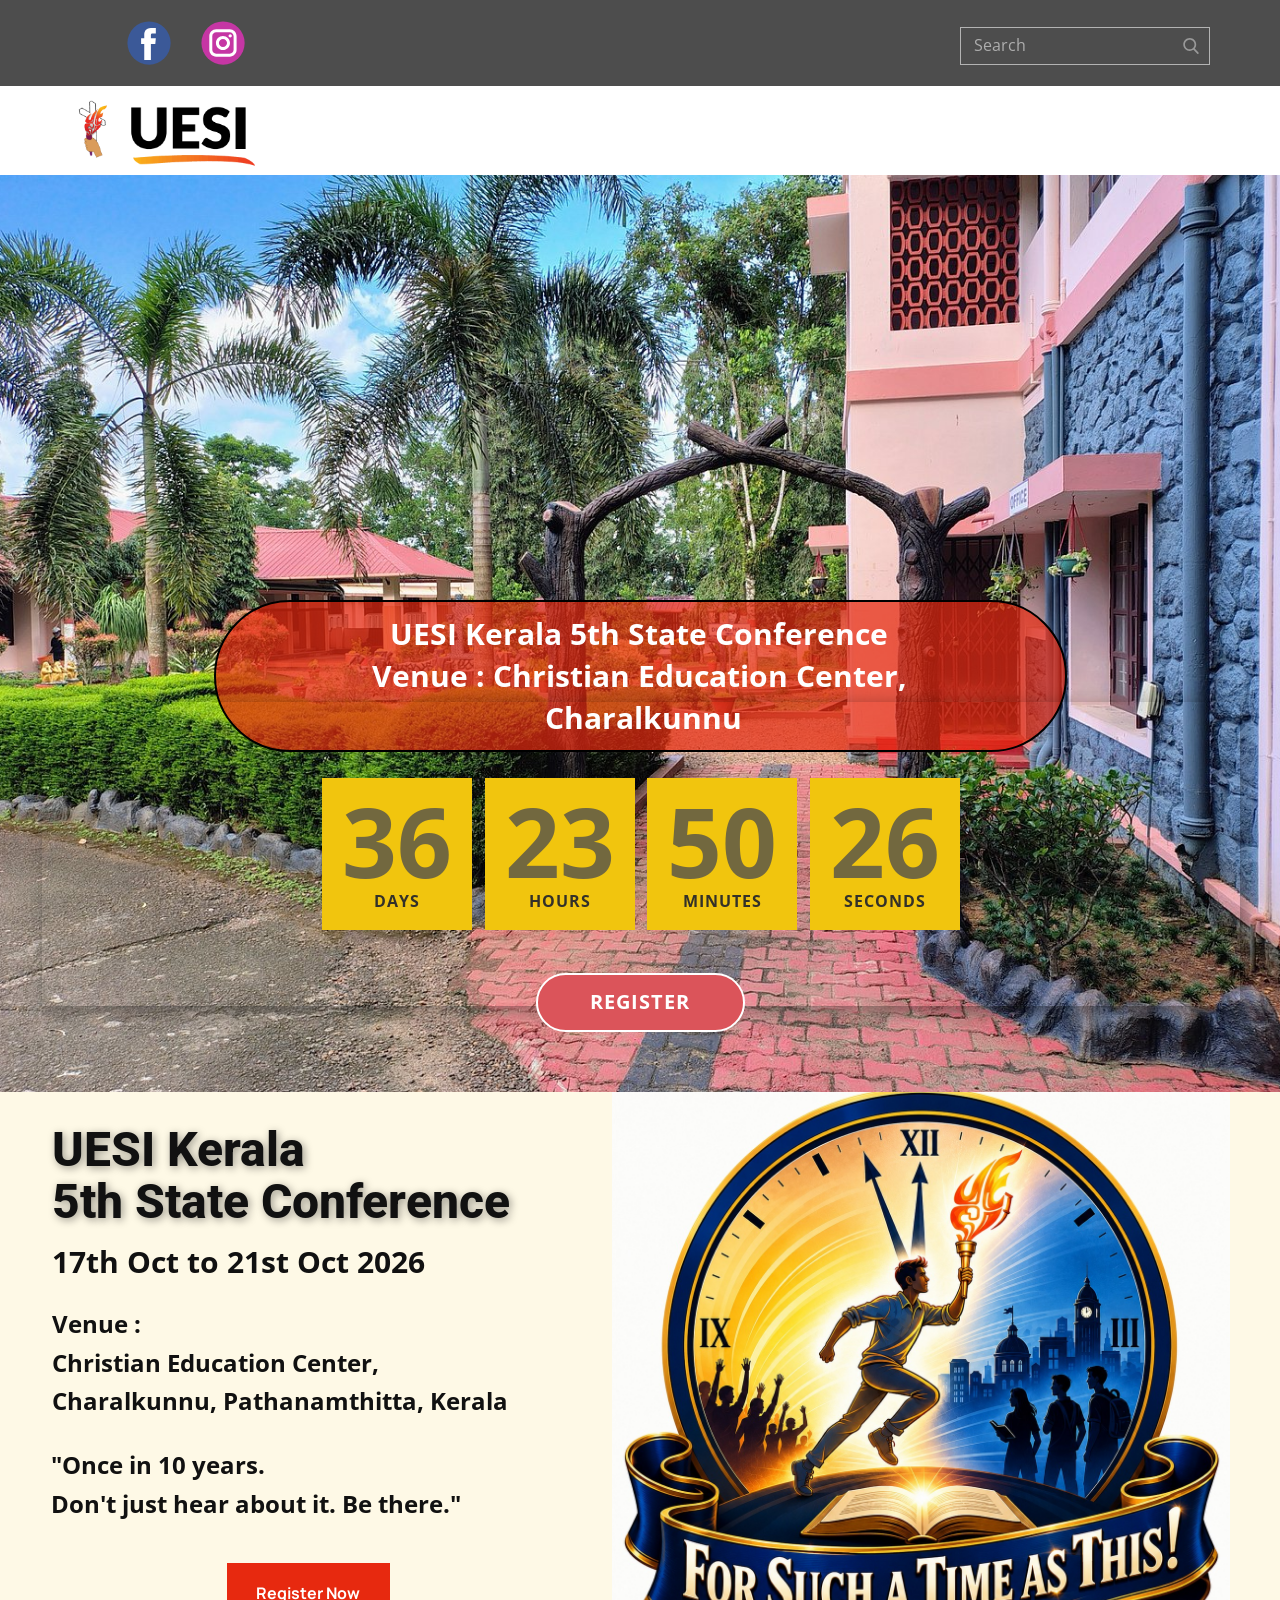
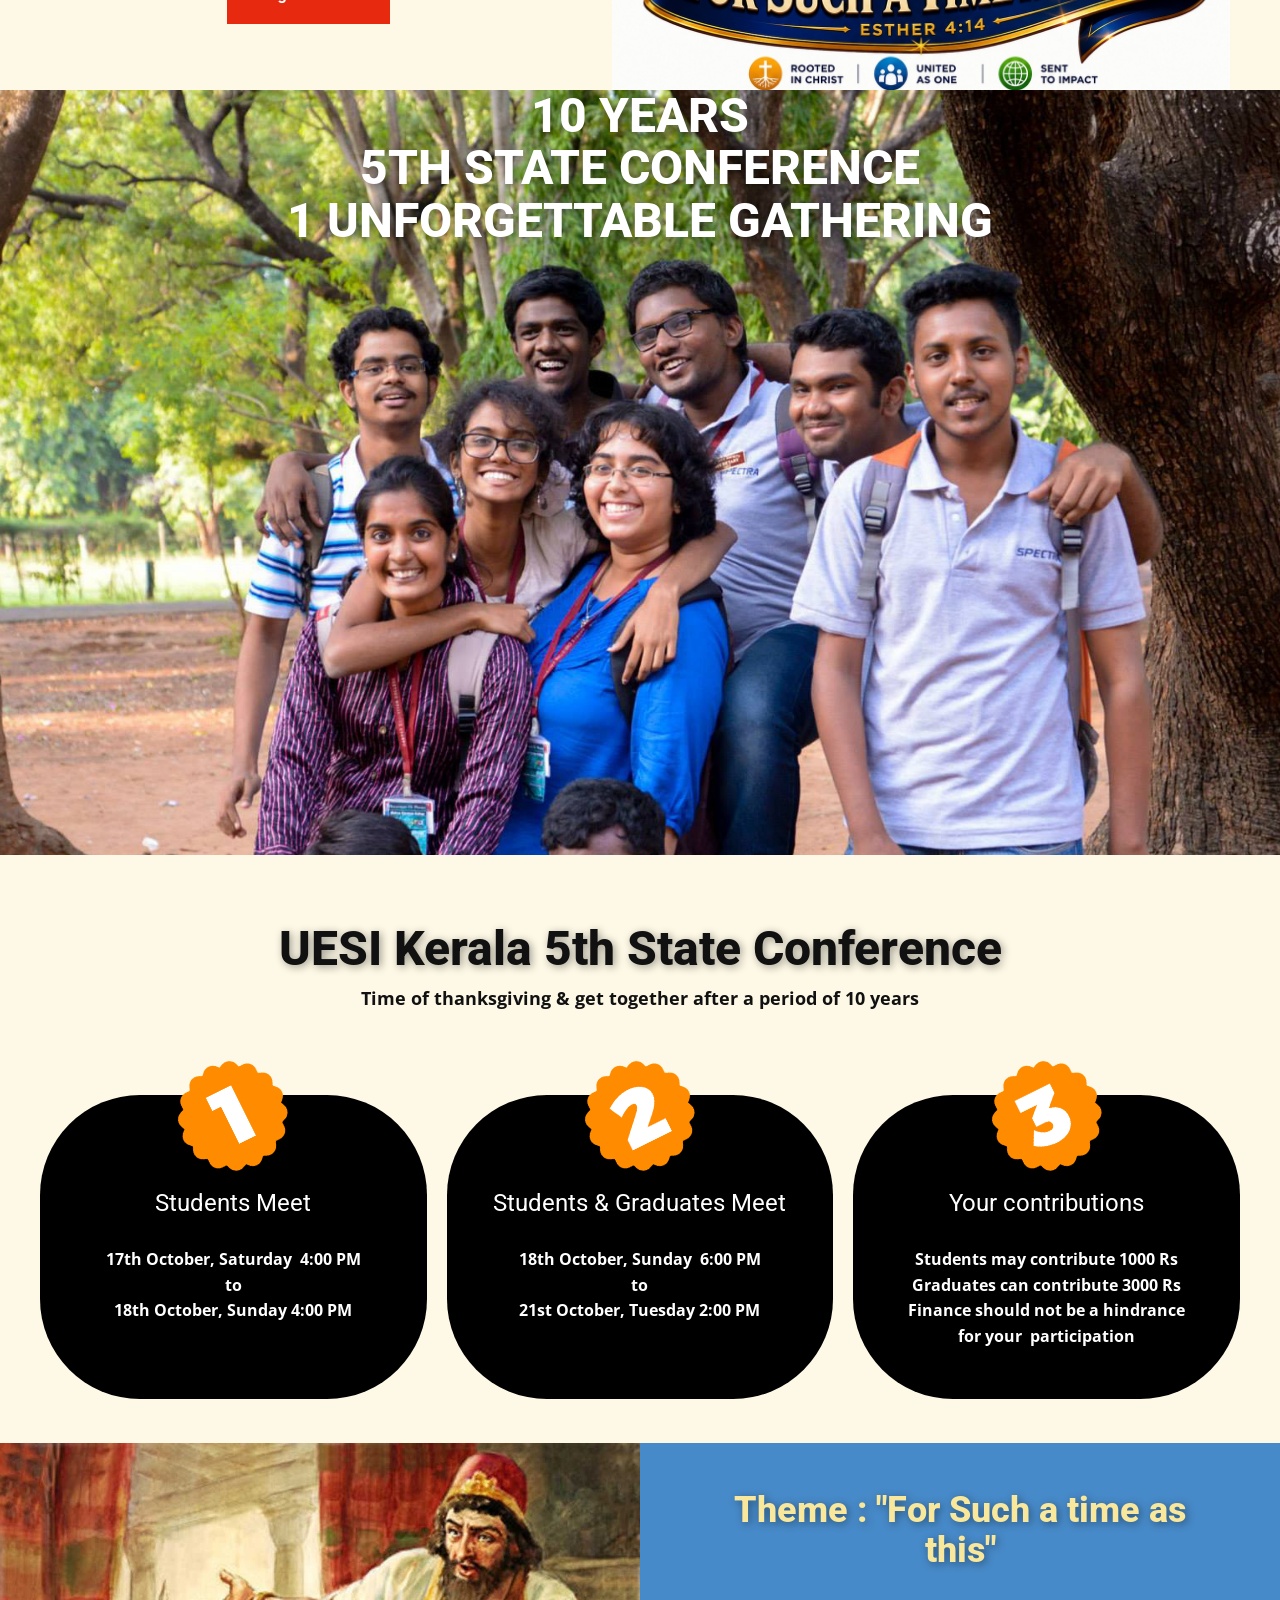
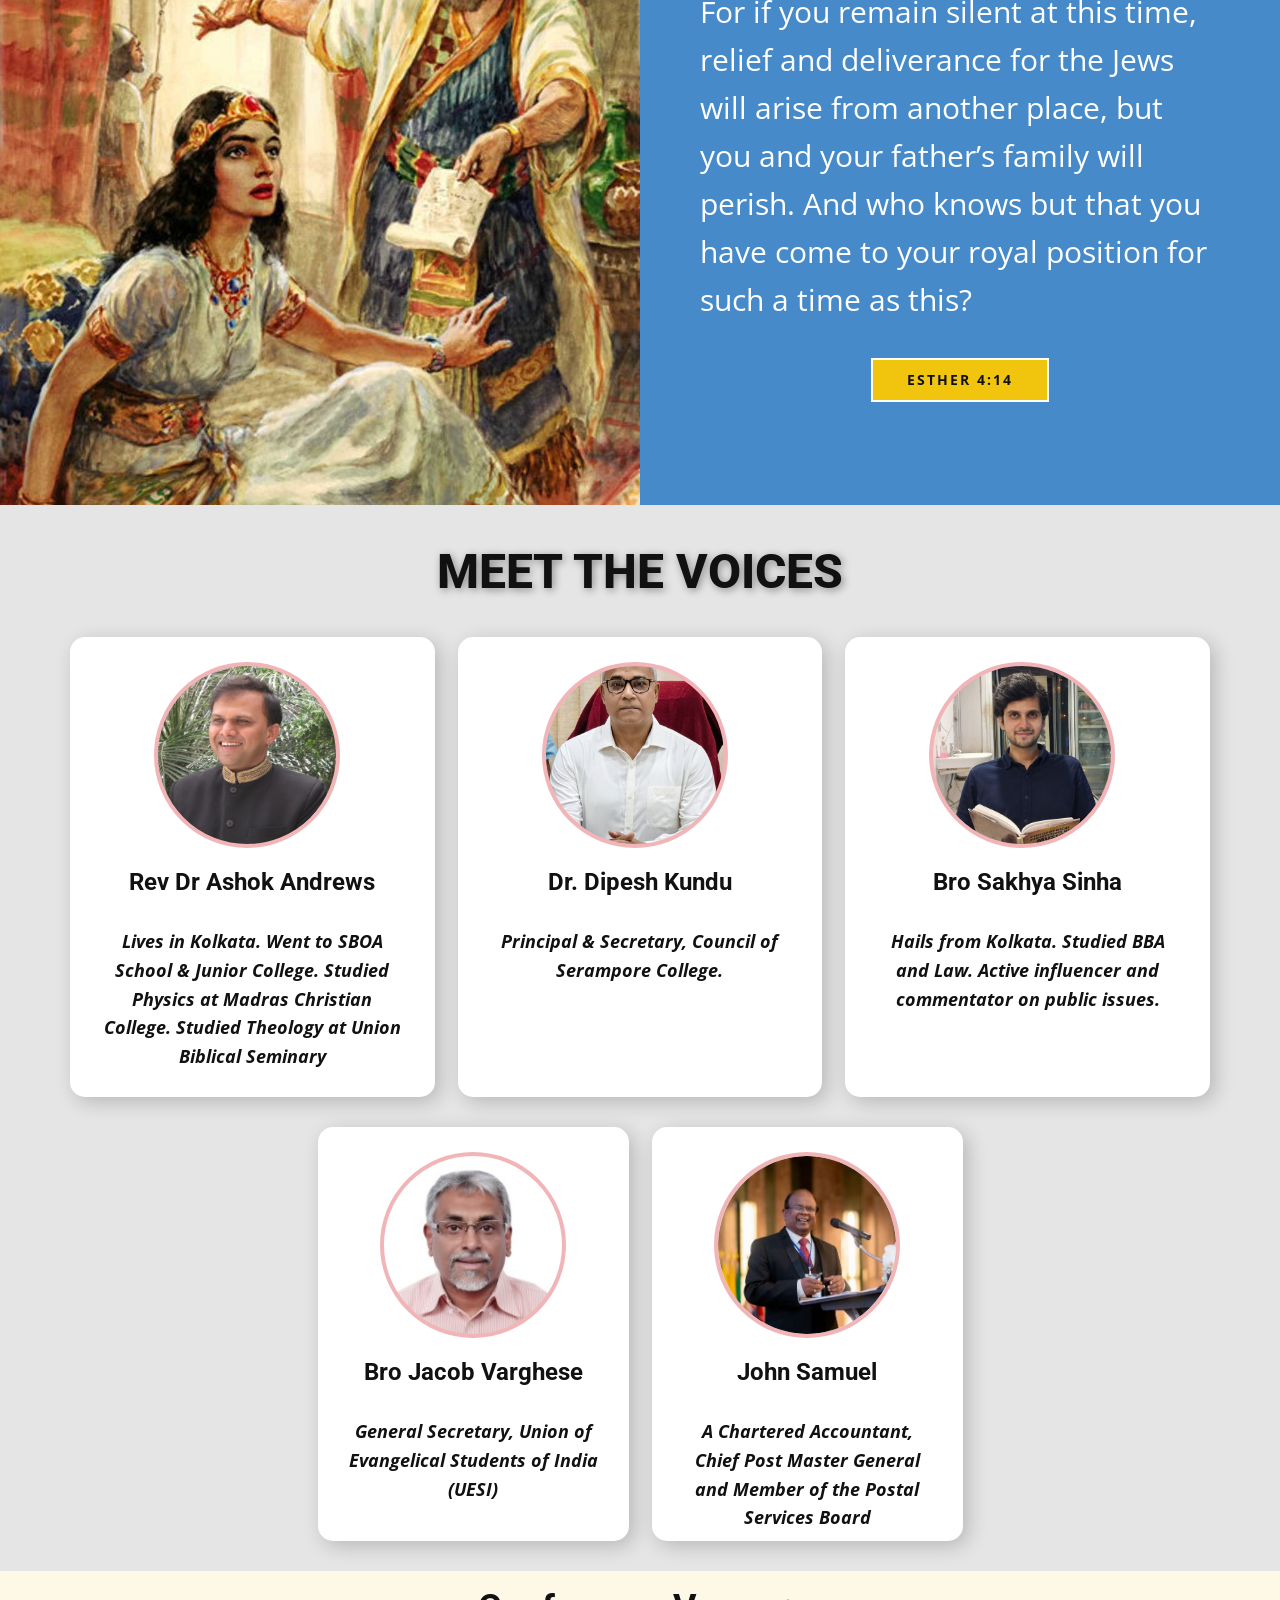
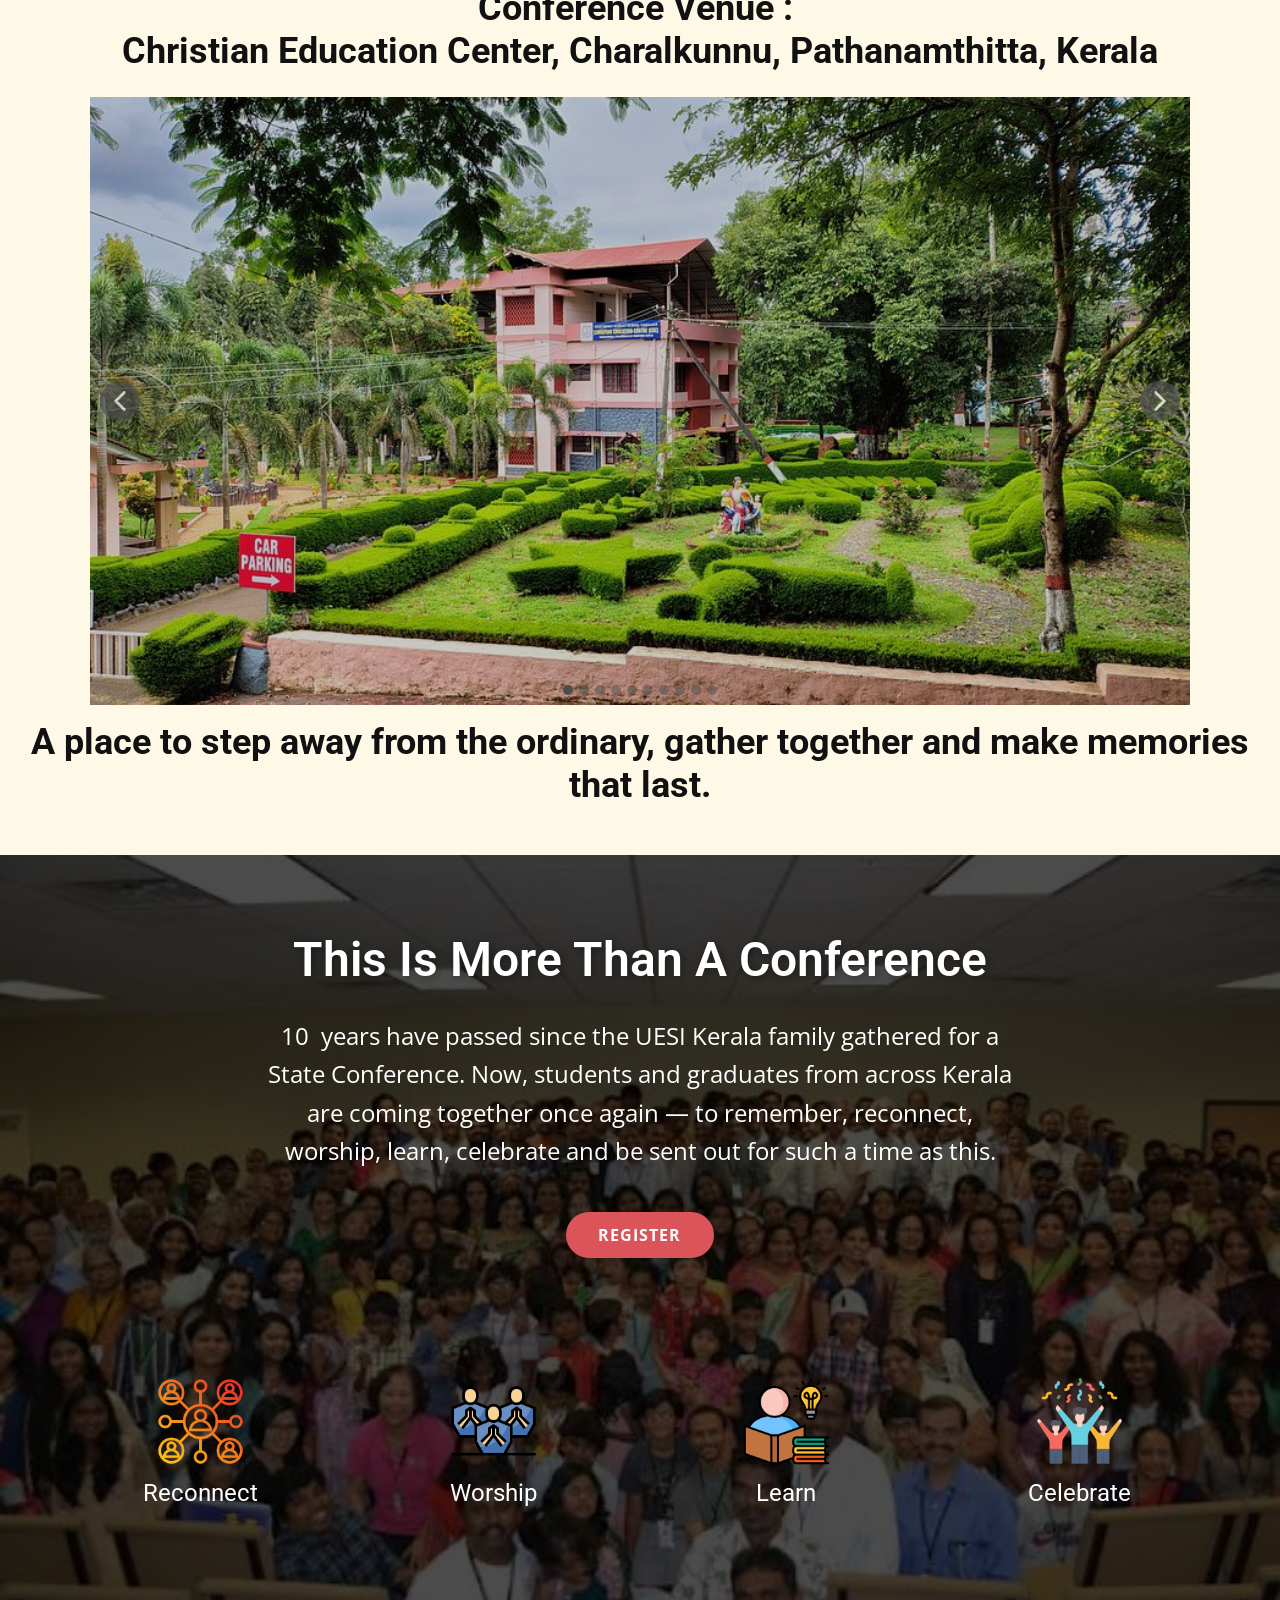
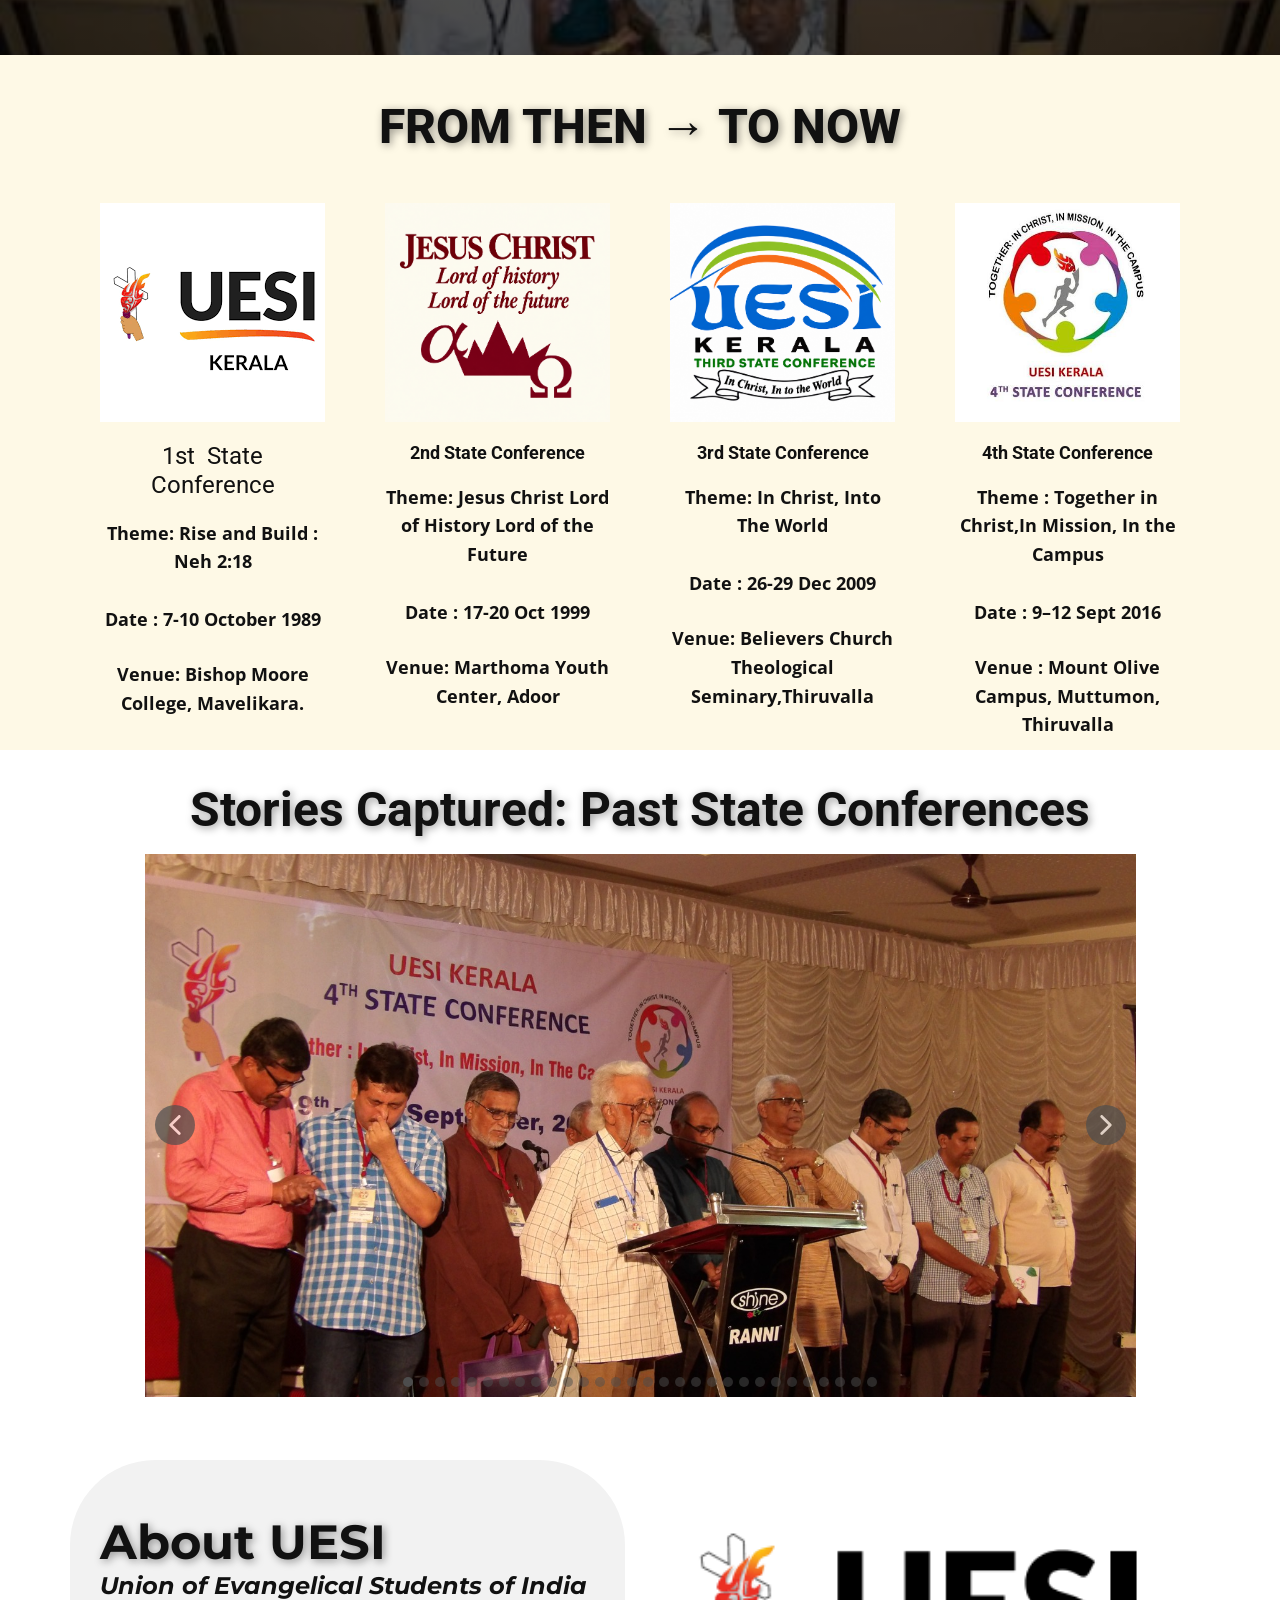
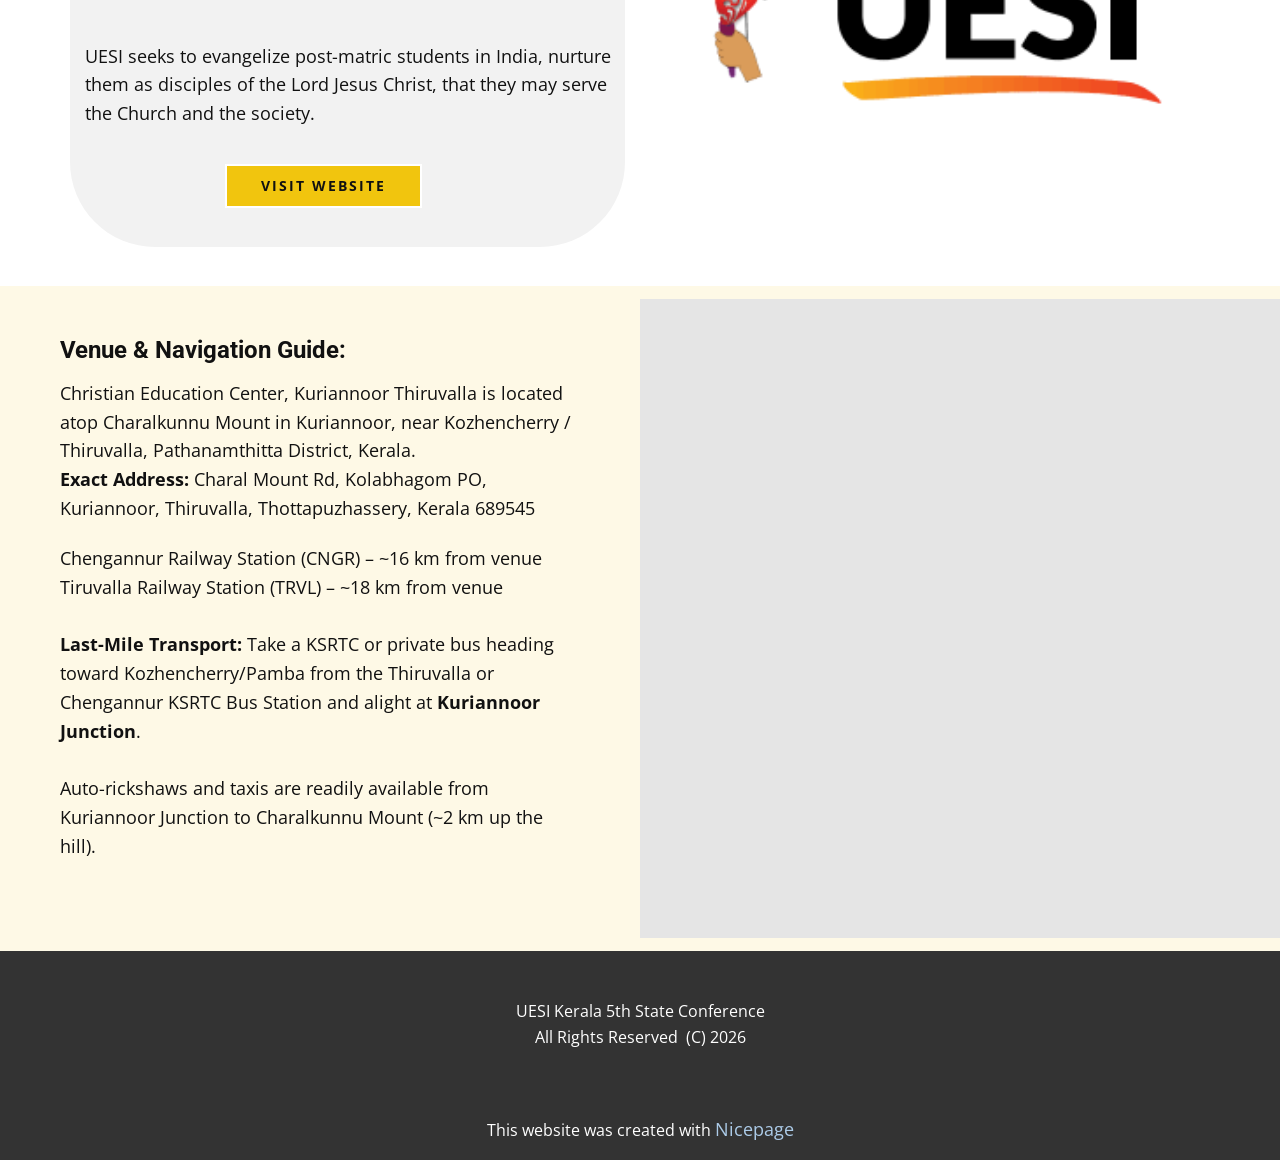
==== index.html @ d76f84d0 "Add files via upload" ====
<!DOCTYPE html>
<html style="font-size: 16px;" lang="en"><head>
    <meta name="viewport" content="width=device-width, initial-scale=1.0">
    <meta charset="utf-8">
    <meta name="keywords" content="​IT Conference Tickets 2026, ​Technology Conference Overview &amp;amp; Networking Event, ​Conference Schedule &amp;amp; Event Agenda">
    <meta name="description" content="">
    <title>UESI 5th State Conference</title>
    <link rel="stylesheet" href="nicepage.css" media="screen">
<link rel="stylesheet" href="index.css" media="screen">
    <script class="u-script" type="text/javascript" src="jquery.js" defer=""></script>
    <script class="u-script" type="text/javascript" src="nicepage.js" defer=""></script>
    <meta name="generator" content="Nicepage 8.6.23, nicepage.com">
    <meta property="og:title" content="UESI Kerala 5th State Conference">
    <meta property="og:description" content="​​Once in 10 years.
Don't just hear about it. Be there.">
    <meta property="og:image" content="images/download6.png">
    <link rel="icon" href="images/IMG-20260904-WA0105.jpg">
    
    
    
    
    
    
    
    
    
    
    
    
    
    
    
    <link id="u-page-google-font" rel="stylesheet" href="https://fonts.googleapis.com/css2?display=swap&amp;family=Roboto:ital,wght@0,100;0,200;0,300;0,400;0,500;0,600;0,700;0,800;0,900;1,100;1,200;1,300;1,400;1,500;1,600;1,700;1,800;1,900&amp;family=Open+Sans:ital,wght@0,300;0,400;0,500;0,600;0,700;0,800;1,300;1,400;1,500;1,600;1,700;1,800&amp;family=Manrope:wght@200;300;400;500;600;700;800&amp;family=Montserrat:ital,wght@0,100;0,200;0,300;0,400;0,500;0,600;0,700;0,800;0,900;1,100;1,200;1,300;1,400;1,500;1,600;1,700;1,800;1,900">
    <script type="application/ld+json">{
		"@context": "http://schema.org",
		"@type": "Organization",
		"name": "State Conference",
		"logo": "images/images.png",
		"sameAs": [
				"https://www.facebook.com/share/18vE8Vyecg/",
				"https://www.instagram.com/uesikerala.sc"
		]
}</script>
    <meta name="theme-color" content="#478ac9">
    <meta property="og:type" content="website">
  <meta data-intl-tel-input-cdn-path="intlTelInput/"></head>
  <body data-home-page="UESI-5th-State-Conference.html" data-home-page-title="UESI 5th State Conference" data-path-to-root="./" data-include-products="false" class="u-body u-clearfix u-xl-mode" data-lang="en"><header class="u-align-left u-clearfix u-container-align-left u-header u-section-row-container" id="header"><div class="u-section-rows">
        <div class="u-clearfix u-container-align-center-xs u-grey-70 u-section-row u-section-row-1" id="sec-46aa">
          <div class="u-clearfix u-sheet u-valign-middle-lg u-valign-middle-md u-valign-middle-sm u-valign-middle-xs u-sheet-1">
            <div class="u-social-icons u-social-icons-1">
              <a class="u-social-url" title="facebook" target="_blank" href="https://www.facebook.com/share/18vE8Vyecg/"><span class="u-icon u-social-facebook u-social-icon u-icon-1"><svg class="u-svg-link" preserveAspectRatio="xMidYMin slice" viewBox="0 0 112 112" style=""><use xlink:href="#svg-a7d8"></use></svg><svg class="u-svg-content" viewBox="0 0 112 112" x="0" y="0" id="svg-a7d8"><circle fill="currentColor" cx="56.1" cy="56.1" r="55"></circle><path fill="#FFFFFF" d="M73.5,31.6h-9.1c-1.4,0-3.6,0.8-3.6,3.9v8.5h12.6L72,58.3H60.8v40.8H43.9V58.3h-8V43.9h8v-9.2
      c0-6.7,3.1-17,17-17h12.5v13.9H73.5z"></path></svg></span>
              </a>
              <a class="u-social-url" title="instagram" target="_blank" href="https://www.instagram.com/uesikerala.sc"><span class="u-icon u-social-icon u-social-instagram u-icon-2"><svg class="u-svg-link" preserveAspectRatio="xMidYMin slice" viewBox="0 0 112 112" style=""><use xlink:href="#svg-6670"></use></svg><svg class="u-svg-content" viewBox="0 0 112 112" x="0" y="0" id="svg-6670"><circle fill="currentColor" cx="56.1" cy="56.1" r="55"></circle><path fill="#FFFFFF" d="M55.9,38.2c-9.9,0-17.9,8-17.9,17.9C38,66,46,74,55.9,74c9.9,0,17.9-8,17.9-17.9C73.8,46.2,65.8,38.2,55.9,38.2
      z M55.9,66.4c-5.7,0-10.3-4.6-10.3-10.3c-0.1-5.7,4.6-10.3,10.3-10.3c5.7,0,10.3,4.6,10.3,10.3C66.2,61.8,61.6,66.4,55.9,66.4z"></path><path fill="#FFFFFF" d="M74.3,33.5c-2.3,0-4.2,1.9-4.2,4.2s1.9,4.2,4.2,4.2s4.2-1.9,4.2-4.2S76.6,33.5,74.3,33.5z"></path><path fill="#FFFFFF" d="M73.1,21.3H38.6c-9.7,0-17.5,7.9-17.5,17.5v34.5c0,9.7,7.9,17.6,17.5,17.6h34.5c9.7,0,17.5-7.9,17.5-17.5V38.8
      C90.6,29.1,82.7,21.3,73.1,21.3z M83,73.3c0,5.5-4.5,9.9-9.9,9.9H38.6c-5.5,0-9.9-4.5-9.9-9.9V38.8c0-5.5,4.5-9.9,9.9-9.9h34.5
      c5.5,0,9.9,4.5,9.9,9.9V73.3z"></path></svg></span>
              </a>
            </div>
            <form action="#" class="u-align-center-xs u-border-1 u-border-grey-30 u-expanded-width-xs u-search u-search-right u-search-1" data-search-token="no-license" data-href="search/search.html" data-page-id="118656408">
              <button class="u-search-button" type="submit"><span class="u-search-icon u-text-grey-40 u-search-icon-1">
                  <svg class="u-svg-link" preserveAspectRatio="xMidYMin slice" viewBox="0 0 56.966 56.966" style=""><use xmlns:xlink="http://www.w3.org/1999/xlink" xlink:href="#svg-9dab"></use></svg>
                  <svg xmlns="http://www.w3.org/2000/svg" xmlns:xlink="http://www.w3.org/1999/xlink" version="1.1" id="svg-9dab" x="0px" y="0px" viewBox="0 0 56.966 56.966" style="enable-background:new 0 0 56.966 56.966;" xml:space="preserve" class="u-svg-content"><path d="M55.146,51.887L41.588,37.786c3.486-4.144,5.396-9.358,5.396-14.786c0-12.682-10.318-23-23-23s-23,10.318-23,23  s10.318,23,23,23c4.761,0,9.298-1.436,13.177-4.162l13.661,14.208c0.571,0.593,1.339,0.92,2.162,0.92  c0.779,0,1.518-0.297,2.079-0.837C56.255,54.982,56.293,53.08,55.146,51.887z M23.984,6c9.374,0,17,7.626,17,17s-7.626,17-17,17  s-17-7.626-17-17S14.61,6,23.984,6z"></path><g></g><g></g><g></g><g></g><g></g><g></g><g></g><g></g><g></g><g></g><g></g><g></g><g></g><g></g><g></g></svg></span>
              </button>
              <input class="u-search-input" type="search" name="search" value="" placeholder="Search">
            </form>
          </div>
          
          
          
          
          
        </div>
        <div class="u-clearfix u-section-row" id="sec-37e8">
          <div class="u-clearfix u-sheet u-valign-middle-lg u-valign-middle-md u-valign-middle-sm u-valign-middle-xs u-sheet-2">
            <a href="#" class="u-image u-logo u-image-1" data-image-width="335" data-image-height="133">
              <img src="images/images.png" class="u-logo-image u-logo-image-1" data-image-width="80">
            </a>
          </div>
          
          
          
          
          
        </div>
      </div></header>
    <section class="u-align-center u-clearfix u-container-align-center u-container-align-center-lg u-container-align-center-md u-container-align-center-sm u-container-align-center-xl u-gradient u-image u-lightbox u-section-1" id="block-10" data-image-width="1400" data-image-height="1050">
      <div class="u-clearfix u-sheet u-sheet-1">
        <a href="#" class="u-align-center u-border-2 u-border-active-black u-border-black u-border-hover-black u-btn u-btn-round u-button-style u-color-var u-radius u-text-active-white u-text-hover-white u-text-white u-btn-1"> UESI Kerala 5th State Conference<br>Venue : Christian Education Center,<br>&nbsp;Charalkunnu
        </a>
        <div class="u-align-center u-countdown u-countdown-1" data-target-date="Sat, 17 Oct 2026 10:30:22 GMT" data-for="everyone" data-time-left="9200m" data-timer-id="0938" data-target-number="100" data-direction="down" data-start-time="Sat, 05 Sep 2026 11:47:14 GMT" data-frequency="10s" data-after-count="none" data-redirect-url="https://" data-count-animation="none">
          <div class="u-countdown-wrapper u-spacing-10">
            <div class="u-countdown-item u-countdown-years u-hidden u-palette-3-base u-spacing-15 u-countdown-item-1">
              <div class="u-countdown-counter u-spacing-0 u-countdown-counter-1"><div class="u-countdown-number u-text-palette-3-dark-2">0</div><div class="u-countdown-number u-hidden u-text-palette-3-dark-2">0</div></div>
              <div class="u-countdown-label u-text-palette-3-dark-3 u-countdown-label-1">Years</div>
            </div>
            <div class="u-countdown-separator u-hidden u-text-palette-3-dark-2 u-countdown-separator-1"></div>
            <div class="u-countdown-days u-countdown-item u-palette-3-base u-spacing-15 u-countdown-item-2">
              <div class="u-countdown-counter u-spacing-0 u-countdown-counter-2"><div class="u-countdown-number u-text-palette-3-dark-2">3</div><div class="u-countdown-number u-text-palette-3-dark-2">6</div><div class="u-countdown-number u-hidden u-text-palette-3-dark-2">0</div></div>
              <div class="u-countdown-label u-text-palette-3-dark-3 u-countdown-label-2">Days</div>
            </div>
            <div class="u-countdown-separator u-text-palette-3-dark-2 u-countdown-separator-2"></div>
            <div class="u-countdown-hours u-countdown-item u-palette-3-base u-spacing-15 u-countdown-item-3">
              <div class="u-countdown-counter u-spacing-0 u-countdown-counter-3"><div class="u-countdown-number u-text-palette-3-dark-2">2</div><div class="u-countdown-number u-text-palette-3-dark-2">3</div></div>
              <div class="u-countdown-label u-text-palette-3-dark-3 u-countdown-label-3">Hours</div>
            </div>
            <div class="u-countdown-separator u-text-palette-3-dark-2 u-countdown-separator-3"></div>
            <div class="u-countdown-item u-countdown-minutes u-palette-3-base u-spacing-15 u-countdown-item-4">
              <div class="u-countdown-counter u-spacing-0 u-countdown-counter-4"><div class="u-countdown-number u-text-palette-3-dark-2">5</div><div class="u-countdown-number u-text-palette-3-dark-2">0</div></div>
              <div class="u-countdown-label u-text-palette-3-dark-3 u-countdown-label-4">Minutes</div>
            </div>
            <div class="u-countdown-separator u-text-palette-3-dark-2 u-countdown-separator-4"></div>
            <div class="u-countdown-item u-countdown-seconds u-palette-3-base u-spacing-15 u-countdown-item-5">
              <div class="u-countdown-counter u-spacing-0 u-countdown-counter-5"><div class="u-countdown-number u-text-palette-3-dark-2">2</div><div class="u-countdown-number u-text-palette-3-dark-2">6</div></div>
              <div class="u-countdown-label u-text-palette-3-dark-3 u-countdown-label-5">Seconds</div>
            </div>
            <div class="u-countdown-separator u-hidden u-text-palette-3-dark-2 u-countdown-separator-5"></div>
            <div class="u-countdown-item u-countdown-numbers u-hidden u-palette-3-base u-spacing-15 u-countdown-item-6">
              <div class="u-countdown-counter u-spacing-0 u-countdown-counter-6"><div class="u-countdown-number u-text-palette-3-dark-2">0</div><div class="u-countdown-number u-text-palette-3-dark-2">0</div><div class="u-countdown-number u-text-palette-3-dark-2">1</div><div class="u-countdown-number u-text-palette-3-dark-2">0</div><div class="u-countdown-number u-text-palette-3-dark-2">0</div></div>
              <div class="u-countdown-label u-text-palette-3-dark-3 u-countdown-label-6">Items</div>
            </div>
          </div>
          <div class="u-countdown-message u-hidden">
            <p>Sorry, the time is up.</p>
          </div>
        </div>
        <a href="https://forms.gle/qturZbEMfpbDGyZm8" class="u-active-palette-2-light-2 u-align-center u-border-2 u-border-active-black u-border-hover-black u-border-white u-btn u-btn-round u-button-style u-hover-black u-palette-2-base u-radius-50 u-text-active-white u-text-hover-white u-btn-2" target="_blank">REGISTER </a>
      </div>
    </section>
    <section class="u-clearfix u-palette-3-light-3 u-section-2" id="block-2">
      <div class="data-layout-selected u-clearfix u-expanded-width-xs u-layout-wrap u-layout-wrap-1">
        <div class="u-layout">
          <div class="u-layout-row">
            <div class="u-container-style u-layout-cell u-size-29 u-layout-cell-1">
              <div class="u-container-layout u-valign-top-xs u-container-layout-1">
                <h2 class="u-text u-text-1">UESI Kerala<br>5th State Conference
                </h2>
                <p class="u-text u-text-2">17th Oct to 21st O​​ct 2026 </p>
                <p class="u-large-text u-text u-text-variant u-text-3">Venue :&nbsp;<br>Christian Education Center, Charalkunnu, Pathanamthitta, Kerala
                </p>
                <p class="u-large-text u-text u-text-variant u-text-4"> "​Once in 10 years.<br> Don't just hear about it. Be there."
                </p>
                <a href="https://forms.gle/qturZbEMfpbDGyZm8" class="u-align-center u-border-none u-btn u-button-style u-color-var u-custom-font u-btn-1" target="_blank"> Register Now</a>
              </div>
            </div>
            <div class="u-container-style u-layout-cell u-size-17 u-layout-cell-2">
              <div class="u-container-layout u-container-layout-2">
                <img class="custom-expanded u-expanded-height-lg u-expanded-height-md u-expanded-height-sm u-expanded-height-xl u-image u-image-default u-image-1" src="images/IMG-20260904-WA0105.jpg?rand=a686" alt="" data-image-width="1254" data-image-height="1254">
              </div>
            </div>
            <div class="u-container-style u-layout-cell u-size-14 u-layout-cell-3">
              <div class="u-container-layout u-container-layout-3"></div>
            </div>
          </div>
        </div>
      </div>
    </section>
    <section class="skrollable u-clearfix u-image u-parallax u-section-3" data-image-width="2048" data-image-height="915" id="block-3">
      <div class="u-clearfix u-sheet u-sheet-1">
        <h2 class="u-align-center u-text u-text-white u-text-1" data-animation-name="customAnimationIn" data-animation-duration="3000" data-animation-delay="0"> 10 YEARS<br> 5TH STATE CONFERENCE<br> 1 UNFORGETTABLE GATHERING
        </h2>
      </div>
    </section>
    <section class="u-clearfix u-palette-3-light-3 u-section-4" id="block-4">
      <h2 class="u-align-center u-text u-text-1">UESI Kerala 5th State Conference </h2>
      <p class="u-align-center u-text u-text-2">Time of thanksgiving &amp; get together after a period of 10 years</p>
      <div class="u-expanded-width u-list u-list-1">
        <div class="u-repeater u-repeater-1">
          <div class="u-black u-container-style u-list-item u-radius u-repeater-item u-shape-round u-list-item-1">
            <div class="u-container-layout u-similar-container u-container-layout-1">
              <div class="u-rotation-parent u-rotation-parent-1">
                <img class="u-image u-image-contain u-image-default u-preserve-proportions u-image-1" src="images/23.png" alt="" data-image-width="345" data-image-height="345">
              </div>
              <h4 class="u-align-center u-text u-text-3"> Students Meet</h4>
              <p class="u-align-center u-text u-text-4">17th October, Saturday&nbsp; 4:00 PM<br>to<span style="font-weight: 700;"></span>
                <br>18th October, Sunday 4:00 PM
              </p>
            </div>
          </div>
          <div class="u-black u-container-style u-list-item u-radius u-repeater-item u-shape-round u-list-item-2">
            <div class="u-container-layout u-similar-container u-container-layout-2">
              <div class="u-rotation-parent u-rotation-parent-2">
                <img class="u-image u-image-contain u-image-default u-preserve-proportions u-image-2" src="images/678.png" alt="" data-image-width="345" data-image-height="345">
              </div>
              <h4 class="u-align-center u-text u-text-5">Students &amp; Graduates Meet</h4>
              <p class="u-align-center u-text u-text-6">18th October, Sunday&nbsp; 6:00 PM<br>to <br>21st October, Tuesday 2:00 PM
              </p>
            </div>
          </div>
          <div class="u-black u-container-style u-list-item u-radius u-repeater-item u-shape-round u-list-item-3">
            <div class="u-container-layout u-similar-container u-container-layout-3">
              <div class="u-rotation-parent u-rotation-parent-3">
                <img class="u-image u-image-contain u-image-default u-preserve-proportions u-image-3" src="images/6789.png" alt="" data-image-width="345" data-image-height="345">
              </div>
              <h4 class="u-align-center u-text u-text-7">Your contributions</h4>
              <p class="u-align-center u-text u-text-8">Students may contribute 1000 Rs<br>Graduates can contribute 3000 Rs<br>Finance should not be a hindrance for your&nbsp; participation<br>
              </p>
            </div>
          </div>
        </div>
      </div>
    </section>
    <section class="u-align-center u-clearfix u-color-var u-container-align-center u-valign-middle-lg u-section-5" id="block-12">
      <div class="data-layout-selected u-clearfix u-expanded-width u-gutter-0 u-layout-wrap u-layout-wrap-1">
        <div class="u-layout" style="">
          <div class="u-layout-row" style="">
            <div class="u-align-left u-container-align-left u-container-style u-image u-layout-cell u-left-cell u-size-30 u-size-xs-60 u-image-1" src="" data-image-width="1024" data-image-height="1422">
              <div class="u-container-layout u-valign-middle-lg u-valign-middle-md u-valign-middle-sm u-valign-middle-xs u-container-layout-1" src=""></div>
            </div>
            <div class="u-align-left-xl u-container-style u-layout-cell u-palette-1-base u-right-cell u-size-30 u-size-xs-60 u-layout-cell-2">
              <div class="u-container-layout u-valign-bottom-xs u-valign-middle-md u-valign-middle-sm u-container-layout-2">
                <h2 class="u-align-center u-text u-text-palette-3-light-2 u-text-1">Theme : "For Such a time as this"</h2>
                <p class="u-align-left u-text u-text-2"> For if you remain silent&nbsp;at this time, relief&nbsp;and deliverance&nbsp;for the Jews will arise from another place, but you and your father’s family will perish. And who knows but that you have come to your royal position for such a time as this?</p>
                <a href="" class="u-active-white u-align-center u-border-2 u-border-active-white u-border-hover-white u-border-white u-btn u-btn-rectangle u-button-style u-custom-color-2 u-hover-white u-text-active-palette-1-base u-text-hover-palette-1-base u-btn-1">Esther 4:14 </a>
              </div>
            </div>
          </div>
        </div>
      </div>
    </section>
    <section class="u-align-center u-clearfix u-container-align-center u-grey-10 u-section-6" id="block-21">
      <div class="u-clearfix u-sheet u-valign-middle-lg u-valign-middle-md u-valign-middle-sm u-sheet-1">
        <h2 class="u-text u-text-default u-text-1" data-animation-name="" data-animation-duration="0" data-animation-delay="0" data-animation-direction=""> MEET THE VOICES</h2>
      </div>
    </section>
    <section class="u-align-center u-clearfix u-grey-10 u-section-7" id="block-22">
      <div class="u-clearfix u-sheet u-valign-middle-lg u-valign-middle-md u-valign-middle-sm u-sheet-1">
        <div class="u-expanded-width u-list u-list-1">
          <div class="u-repeater u-repeater-1">
            <div class="u-align-center u-container-style u-list-item u-radius-15 u-repeater-item u-shape-round u-white u-list-item-1" data-animation-name="" data-animation-duration="0" data-animation-delay="0" data-animation-direction="">
              <div class="u-container-layout u-similar-container u-container-layout-1">
                <div class="u-border-4 u-border-palette-2-light-2 u-image u-image-circle u-preserve-proportions u-image-1" alt="" data-image-width="880" data-image-height="880"></div>
                <h4 class="u-text u-text-default u-text-1"> Rev Dr Ashok Andrews</h4>
                <p class="u-text u-text-body-color u-text-2"> Lives in Kolkata. Went to SBOA School &amp; Junior College. Studied Physics at Madras Christian College. Studied Theology at Union Biblical Seminary</p>
              </div>
            </div>
            <div class="u-align-center u-container-style u-list-item u-radius-15 u-repeater-item u-shape-round u-white u-list-item-2" data-animation-name="" data-animation-duration="0" data-animation-delay="0" data-animation-direction="">
              <div class="u-container-layout u-similar-container u-container-layout-2">
                <div class="u-border-4 u-border-palette-2-light-2 u-image u-image-circle u-preserve-proportions u-image-2" alt="" data-image-width="1115" data-image-height="1600"></div>
                <h4 class="u-text u-text-default u-text-3"><b>Dr. Dipesh Kundu</b>
                </h4>
                <p class="u-text u-text-body-color u-text-4"><b></b><b>Principal &amp;&nbsp;</b>Secretary, Council of Serampore College.
                </p>
              </div>
            </div>
            <div class="u-align-center u-container-style u-list-item u-radius-15 u-repeater-item u-shape-round u-white u-list-item-3" data-animation-name="" data-animation-duration="0" data-animation-delay="0" data-animation-direction="">
              <div class="u-container-layout u-similar-container u-container-layout-3">
                <div class="u-border-4 u-border-palette-2-light-2 u-image u-image-circle u-preserve-proportions u-image-3" alt="" data-image-width="1004" data-image-height="988"></div>
                <h4 class="u-text u-text-default u-text-5"> Bro Sakhya Sinha</h4>
                <p class="u-text u-text-body-color u-text-6"> Hails from Kolkata. Studied BBA and Law. Active influencer and commentator on public issues.</p>
              </div>
            </div>
          </div>
        </div>
        <div class="custom-expanded u-list u-list-2">
          <div class="u-repeater u-repeater-2">
            <div class="u-align-center u-container-align-center u-container-style u-list-item u-radius-15 u-repeater-item u-shape-round u-white u-list-item-4" data-animation-name="" data-animation-duration="0" data-animation-delay="0" data-animation-direction="">
              <div class="u-container-layout u-similar-container u-container-layout-4">
                <div class="u-align-center u-border-4 u-border-palette-2-light-2 u-image u-image-circle u-preserve-proportions u-image-4" alt="" data-image-width="200" data-image-height="200"></div>
                <h4 class="u-text u-text-default u-text-7"> Bro Jacob Varghese</h4>
                <p class="u-text u-text-body-color u-text-8"> General Secretary, Union of Evangelical Students of India (UESI)</p>
              </div>
            </div>
            <div class="u-align-center u-container-align-center u-container-style u-list-item u-radius-15 u-repeater-item u-shape-round u-white u-list-item-5" data-animation-name="" data-animation-duration="0" data-animation-delay="0" data-animation-direction="">
              <div class="u-container-layout u-similar-container u-container-layout-5">
                <div class="u-align-center u-border-4 u-border-palette-2-light-2 u-image u-image-circle u-preserve-proportions u-image-5" alt="" data-image-width="405" data-image-height="405"></div>
                <h4 class="u-text u-text-default u-text-9"> John Samuel</h4>
                <p class="u-text u-text-body-color u-text-10"><span style="font-weight: 700;"> A Chartered Accountant, <b>Chief Post Master General and Member of the Postal Services Board</b></span>
                </p>
              </div>
            </div>
          </div>
        </div>
      </div>
    </section>
    <section class="u-clearfix u-palette-3-light-3 u-section-8" id="block-6">
      <h3 class="u-align-center u-text u-text-1">Conference ​Venue :&nbsp;<br>Christian Education Center, Charalkunnu, Pathanamthitta, K<span style="font-weight: 700;"></span>erala
      </h3>
      <div class="u-carousel u-expanded-width-xs u-gallery u-gallery-slider u-layout-carousel u-lightbox u-no-transition u-show-text-none u-gallery-1" data-interval="1250" data-u-ride="carousel" id="carousel-b40a">
        <ol class="u-absolute-hcenter u-carousel-indicators u-carousel-indicators-1">
          <li data-u-target="#carousel-b40a" data-u-slide-to="0" class="u-active u-grey-70 u-shape-circle" style="width: 10px; height: 10px;"></li>
          <li data-u-target="#carousel-b40a" data-u-slide-to="1" class="u-grey-70 u-shape-circle" style="width: 10px; height: 10px;"></li>
          <li data-u-target="#carousel-b40a" data-u-slide-to="2" class="u-grey-70 u-shape-circle" style="width: 10px; height: 10px;"></li>
          <li data-u-target="#carousel-b40a" data-u-slide-to="3" class="u-grey-70 u-shape-circle" style="width: 10px; height: 10px;"></li>
          <li data-u-target="#carousel-b40a" data-u-slide-to="4" class="u-grey-70 u-shape-circle" style="width: 10px; height: 10px;"></li>
          <li data-u-target="#carousel-b40a" data-u-slide-to="5" class="u-grey-70 u-shape-circle" style="width: 10px; height: 10px;"></li>
          <li data-u-target="#carousel-b40a" data-u-slide-to="6" class="u-grey-70 u-shape-circle" style="width: 10px; height: 10px;"></li>
          <li data-u-target="#carousel-b40a" data-u-slide-to="7" class="u-grey-70 u-shape-circle" style="width: 10px; height: 10px;"></li>
          <li data-u-target="#carousel-b40a" data-u-slide-to="8" class="u-grey-70 u-shape-circle" style="width: 10px; height: 10px;"></li>
          <li data-u-target="#carousel-b40a" data-u-slide-to="9" class="u-grey-70 u-shape-circle" style="width: 10px; height: 10px;"></li>
        </ol>
        <div class="u-carousel-inner u-gallery-inner u-gallery-inner-1" role="listbox">
          <div class="u-active u-carousel-item u-effect-hover-zoom u-gallery-item u-carousel-item-1">
            <div class="u-back-slide" data-image-width="900" data-image-height="500">
              <img class="u-back-image u-expanded" src="images/caption1.jpg">
            </div>
            <div class="u-align-center u-over-slide u-shading u-valign-bottom-xl u-over-slide-1"></div>
          </div>
          <div class="u-carousel-item u-effect-hover-zoom u-gallery-item u-carousel-item-2" data-image-width="738" data-image-height="411">
            <div class="u-back-slide" data-image-width="738" data-image-height="411">
              <img class="u-back-image u-expanded" src="images/images.jpg">
            </div>
            <div class="u-align-center u-over-slide u-shading u-valign-bottom-xl u-over-slide-2"></div>
            <style data-mode="XL" data-visited="true"></style>
            <style data-mode="LG"></style>
            <style data-mode="MD"></style>
            <style data-mode="SM"></style>
            <style data-mode="XS" data-visited="true"></style>
          </div>
          <div class="u-carousel-item u-effect-hover-zoom u-gallery-item u-carousel-item-3" data-image-width="1400" data-image-height="1050">
            <div class="u-back-slide">
              <img class="u-back-image u-expanded" src="images/caption.jpg">
            </div>
            <div class="u-align-center u-over-slide u-shading u-valign-bottom-xl u-over-slide-3"></div>
            <style data-mode="XL" data-visited="true"></style>
            <style data-mode="LG"></style>
            <style data-mode="MD"></style>
            <style data-mode="SM"></style>
            <style data-mode="XS" data-visited="true"></style>
          </div>
          <div class="u-carousel-item u-effect-hover-zoom u-gallery-item u-carousel-item-4" data-image-width="756" data-image-height="378">
            <div class="u-back-slide">
              <img class="u-back-image u-expanded" src="images/Charalkunnu.jpg">
            </div>
            <div class="u-align-center u-over-slide u-shading u-valign-bottom-xl u-over-slide-4"></div>
            <style data-mode="XL"></style>
            <style data-mode="LG"></style>
            <style data-mode="MD"></style>
            <style data-mode="SM"></style>
            <style data-mode="XS"></style>
          </div>
          <div class="u-carousel-item u-effect-hover-zoom u-gallery-item u-carousel-item-5" data-image-width="1200" data-image-height="900">
            <div class="u-back-slide">
              <img class="u-back-image u-expanded" src="images/caption3.jpg">
            </div>
            <div class="u-align-center u-over-slide u-shading u-valign-bottom-xl u-over-slide-5"></div>
            <style data-mode="XL"></style>
            <style data-mode="LG"></style>
            <style data-mode="MD"></style>
            <style data-mode="SM"></style>
            <style data-mode="XS"></style>
          </div>
          <div class="u-carousel-item u-effect-hover-zoom u-gallery-item u-carousel-item-6" data-image-width="1400" data-image-height="800">
            <div class="u-back-slide">
              <img class="u-back-image u-expanded" src="images/caption2.jpg">
            </div>
            <div class="u-align-center u-over-slide u-shading u-valign-bottom-xl u-over-slide-6"></div>
            <style data-mode="XL"></style>
            <style data-mode="LG"></style>
            <style data-mode="MD"></style>
            <style data-mode="SM"></style>
            <style data-mode="XS"></style>
          </div>
          <div class="u-carousel-item u-effect-hover-zoom u-gallery-item u-carousel-item-7" data-image-width="1400" data-image-height="1050">
            <div class="u-back-slide">
              <img class="u-back-image u-expanded" src="images/caption9.jpg">
            </div>
            <div class="u-align-center u-over-slide u-shading u-valign-bottom-xl u-over-slide-7"></div>
            <style data-mode="XL"></style>
            <style data-mode="LG"></style>
            <style data-mode="MD"></style>
            <style data-mode="SM"></style>
            <style data-mode="XS"></style>
          </div>
          <div class="u-carousel-item u-effect-hover-zoom u-gallery-item u-carousel-item-8" data-image-width="1400" data-image-height="645">
            <div class="u-back-slide">
              <img class="u-back-image u-expanded" src="images/caption10.jpg">
            </div>
            <div class="u-align-center u-over-slide u-shading u-valign-bottom-xl u-over-slide-8"></div>
            <style data-mode="XL"></style>
            <style data-mode="LG"></style>
            <style data-mode="MD"></style>
            <style data-mode="SM"></style>
            <style data-mode="XS"></style>
          </div>
          <div class="u-carousel-item u-effect-hover-zoom u-gallery-item u-carousel-item-9" data-image-width="1400" data-image-height="645">
            <div class="u-back-slide">
              <img class="u-back-image u-expanded" src="images/caption12.jpg">
            </div>
            <div class="u-align-center u-over-slide u-shading u-valign-bottom-xl u-over-slide-9"></div>
            <style data-mode="XL"></style>
            <style data-mode="LG"></style>
            <style data-mode="MD"></style>
            <style data-mode="SM"></style>
            <style data-mode="XS"></style>
          </div>
          <div class="u-carousel-item u-effect-hover-zoom u-gallery-item u-carousel-item-10" data-image-width="1400" data-image-height="1050">
            <div class="u-back-slide">
              <img class="u-back-image u-expanded" src="images/caption7.jpg">
            </div>
            <div class="u-align-center u-over-slide u-shading u-valign-bottom-xl u-over-slide-10"></div>
            <style data-mode="XL"></style>
            <style data-mode="LG"></style>
            <style data-mode="MD"></style>
            <style data-mode="SM"></style>
            <style data-mode="XS"></style>
          </div>
        </div>
        <a class="u-absolute-vcenter u-carousel-control u-carousel-control-prev u-grey-70 u-icon-circle u-opacity u-opacity-70 u-spacing-10 u-text-white u-carousel-control-1" href="#carousel-b40a" role="button" data-u-slide="prev"><span aria-hidden="true">
            <svg viewBox="0 0 451.847 451.847"><path d="M97.141,225.92c0-8.095,3.091-16.192,9.259-22.366L300.689,9.27c12.359-12.359,32.397-12.359,44.751,0
c12.354,12.354,12.354,32.388,0,44.748L173.525,225.92l171.903,171.909c12.354,12.354,12.354,32.391,0,44.744
c-12.354,12.365-32.386,12.365-44.745,0l-194.29-194.281C100.226,242.115,97.141,234.018,97.141,225.92z"></path></svg></span><span class="sr-only">
            <svg viewBox="0 0 451.847 451.847"><path d="M97.141,225.92c0-8.095,3.091-16.192,9.259-22.366L300.689,9.27c12.359-12.359,32.397-12.359,44.751,0
c12.354,12.354,12.354,32.388,0,44.748L173.525,225.92l171.903,171.909c12.354,12.354,12.354,32.391,0,44.744
c-12.354,12.365-32.386,12.365-44.745,0l-194.29-194.281C100.226,242.115,97.141,234.018,97.141,225.92z"></path></svg></span>
        </a>
        <a class="u-absolute-vcenter u-carousel-control u-carousel-control-next u-grey-70 u-icon-circle u-opacity u-opacity-70 u-spacing-10 u-text-white u-carousel-control-2" href="#carousel-b40a" role="button" data-u-slide="next"><span aria-hidden="true">
            <svg viewBox="0 0 451.846 451.847"><path d="M345.441,248.292L151.154,442.573c-12.359,12.365-32.397,12.365-44.75,0c-12.354-12.354-12.354-32.391,0-44.744
L278.318,225.92L106.409,54.017c-12.354-12.359-12.354-32.394,0-44.748c12.354-12.359,32.391-12.359,44.75,0l194.287,194.284
c6.177,6.18,9.262,14.271,9.262,22.366C354.708,234.018,351.617,242.115,345.441,248.292z"></path></svg></span><span class="sr-only">
            <svg viewBox="0 0 451.846 451.847"><path d="M345.441,248.292L151.154,442.573c-12.359,12.365-32.397,12.365-44.75,0c-12.354-12.354-12.354-32.391,0-44.744
L278.318,225.92L106.409,54.017c-12.354-12.359-12.354-32.394,0-44.748c12.354-12.359,32.391-12.359,44.75,0l194.287,194.284
c6.177,6.18,9.262,14.271,9.262,22.366C354.708,234.018,351.617,242.115,345.441,248.292z"></path></svg></span>
        </a>
      </div>
      <h3 class="u-align-center u-text u-text-2"> A place to step away from the ordinary, gather together and make memories that last.</h3>
    </section>
    <section class="skrollable skrollable-between u-align-center u-clearfix u-container-align-center u-image u-lightbox u-shading u-section-9" id="block-19" data-image-width="547" data-image-height="365">
      <div class="u-clearfix u-sheet u-valign-middle-lg u-valign-middle-md u-valign-middle-sm u-sheet-1">
        <h2 class="u-align-center u-text u-text-default u-text-1">This Is More Than A Conference</h2>
        <p class="u-align-center u-large-text u-text u-text-variant u-text-2"> 10&nbsp; years have passed since the UESI Kerala family gathered for a State Conference.
Now, students and graduates from across Kerala are coming together once again — to remember, reconnect, worship, learn, celebrate and be sent out for such a time as this.</p>
        <div class="data-layout-selected u-clearfix u-layout-custom-sm u-layout-custom-xs u-layout-wrap u-layout-wrap-1">
          <div class="u-layout">
            <div class="u-layout-row">
              <div class="u-align-right u-container-align-center-xs u-container-align-right u-container-style u-layout-cell u-left-cell u-size-60 u-layout-cell-1">
                <div class="u-container-layout u-valign-middle u-container-layout-1">
                  <a href="https://forms.gle/qturZbEMfpbDGyZm8" class="u-align-center u-border-2 u-border-palette-2-base u-btn u-btn-round u-button-style u-palette-2-base u-radius-50 u-btn-1" target="_blank">Register </a>
                </div>
              </div>
            </div>
          </div>
        </div>
        <div class="u-expanded-width u-list u-list-1" data-animation-name="customAnimationIn" data-animation-duration="3000" data-animation-delay="0">
          <div class="u-repeater u-repeater-1">
            <div class="u-align-center u-container-align-center u-container-style u-list-item u-repeater-item u-shape-rectangle u-list-item-1" data-animation-name="customAnimationIn" data-animation-duration="1000" data-animation-delay="0" data-animation-direction="">
              <div class="u-container-layout u-similar-container u-valign-middle-lg u-valign-middle-md u-valign-middle-sm u-valign-middle-xs u-container-layout-2"><span class="u-align-center u-file-icon u-icon u-icon-1"><img src="images/download4.png" alt=""></span>
                <h4 class="u-align-center u-text u-text-3">Reconnect</h4>
              </div>
            </div>
            <div class="u-align-center u-container-align-center u-container-style u-list-item u-repeater-item u-shape-rectangle u-list-item-2" data-animation-name="customAnimationIn" data-animation-duration="1000" data-animation-delay="0" data-animation-direction="">
              <div class="u-container-layout u-similar-container u-valign-middle-lg u-valign-middle-md u-valign-middle-sm u-valign-middle-xs u-container-layout-3"><span class="u-align-center u-file-icon u-icon u-icon-2"><img src="images/download.png" alt=""></span>
                <h4 class="u-align-center u-text u-text-4">Worship</h4>
              </div>
            </div>
            <div class="u-align-center u-container-align-center u-container-style u-list-item u-repeater-item u-shape-rectangle u-list-item-3" data-animation-name="customAnimationIn" data-animation-duration="1000" data-animation-delay="0" data-animation-direction="">
              <div class="u-container-layout u-similar-container u-valign-middle-lg u-valign-middle-md u-valign-middle-sm u-valign-middle-xs u-container-layout-4"><span class="u-align-center u-file-icon u-icon u-icon-3"><img src="images/download3.png" alt=""></span>
                <h4 class="u-align-center u-text u-text-5">Learn</h4>
              </div>
            </div>
            <div class="u-align-center u-container-align-center u-container-style u-list-item u-repeater-item u-shape-rectangle u-list-item-4" data-animation-name="customAnimationIn" data-animation-duration="1000" data-animation-delay="0" data-animation-direction="">
              <div class="u-container-layout u-similar-container u-valign-middle-lg u-valign-middle-md u-valign-middle-sm u-valign-middle-xs u-container-layout-5"><span class="u-align-center u-file-icon u-icon u-icon-4"><img src="images/download5.png" alt=""></span>
                <h4 class="u-align-center u-text u-text-6">Celebrate</h4>
              </div>
            </div>
          </div>
        </div>
      </div>
    </section>
    <section class="u-clearfix u-palette-3-light-3 u-section-10" id="block-15">
      <div class="u-clearfix u-sheet u-valign-bottom-xl u-valign-middle-lg u-valign-middle-md u-valign-middle-sm u-sheet-1">
        <h2 class="u-align-center u-text u-text-1"> FROM THEN → TO NOW</h2>
        <div class="u-expanded-width u-list u-list-1">
          <div class="u-repeater u-repeater-1">
            <div class="u-container-style u-list-item u-repeater-item">
              <div class="u-container-layout u-similar-container u-container-layout-1">
                <img alt="" class="custom-expanded u-align-center-xs u-image u-image-default u-image-1" data-image-width="225" data-image-height="225" src="images/download6.png?rand=ace2">
                <h4 class="u-align-center u-text u-text-default u-text-2"> 1st&nbsp; State Conference</h4>
                <p class="u-align-center u-text u-text-3"> Theme:&nbsp;Rise and Build : Neh 2:18</p>
                <p class="u-align-center u-text u-text-4"> Date : ​7-10 October 1989</p>
                <p class="u-align-center u-text u-text-5"> Venue: ​Bishop Moore College,  Mavelikara.</p>
              </div>
            </div>
            <div class="u-container-style u-list-item u-repeater-item">
              <div class="u-container-layout u-similar-container u-container-layout-2">
                <img alt="" class="custom-expanded u-align-center-xs u-image u-image-default u-image-2" data-image-width="1254" data-image-height="1254" src="images/1184733.png">
                <h4 class="u-align-center u-text u-text-default u-text-6"> 2nd State Conference</h4>
                <p class="u-align-center u-text u-text-7"> Theme: Jesus Christ Lord of History Lord of the Future</p>
                <p class="u-align-center u-text u-text-8"> Date : 17-20 Oct 1999</p>
                <p class="u-align-center u-text u-text-9"> Venue: Marthoma Youth Center, Adoor</p>
              </div>
            </div>
            <div class="u-container-style u-list-item u-repeater-item">
              <div class="u-container-layout u-similar-container u-container-layout-3">
                <img alt="" class="custom-expanded u-align-center-xs u-image u-image-default u-image-3" data-image-width="1254" data-image-height="1254" src="images/1184787.png">
                <h4 class="u-align-center u-text u-text-default u-text-10"> 3rd State Conference</h4>
                <p class="u-align-center u-text u-text-11">Theme: In Christ, Into The World</p>
                <p class="u-align-center u-text u-text-12">Date : 26-29 Dec 2009</p>
                <p class="u-align-center u-text u-text-13">Venue: Believers Church Theological Seminary,Thiruvalla</p>
              </div>
            </div>
            <div class="u-container-style u-custom-item u-list-item u-repeater-item">
              <div class="u-container-layout u-similar-container u-container-layout-4">
                <img alt="" class="custom-expanded u-align-center-xs u-image u-image-default u-image-4" data-image-width="447" data-image-height="447" src="images/images1.jpg">
                <h4 class="u-align-center u-text u-text-default u-text-14"> 4th&nbsp;State Conference<br>
                </h4>
                <p class="u-align-center u-text u-text-15"> Theme : Together in Christ,In Mission, In the Campus</p>
                <p class="u-align-center u-text u-text-16"> Date : 9–12 Sept 2016</p>
                <p class="u-align-center u-text u-text-17"> Venue : Mount Olive Campus, Muttumon, Thiruvalla</p>
              </div>
            </div>
          </div>
        </div>
      </div>
    </section>
    <section class="u-align-center u-clearfix u-container-align-center u-section-11" id="block-20">
      <div class="u-clearfix u-sheet u-valign-middle u-sheet-1">
        <h2 class="u-text u-text-default u-text-1"><b>Stories Captured: Past State Conferences</b>
        </h2>
        <div class="u-align-center u-carousel u-gallery u-gallery-slider u-layout-carousel u-lightbox u-no-transition u-show-text-on-hover u-gallery-1" id="carousel-bb5f" data-interval="5000" data-u-ride="carousel">
          <ol class="u-absolute-hcenter u-carousel-indicators u-carousel-indicators-1">
            <li data-u-target="#carousel-bb5f" data-u-slide-to="0" class="u-active u-grey-70 u-shape-circle" style="width: 10px; height: 10px;"></li>
            <li data-u-target="#carousel-bb5f" data-u-slide-to="1" class="u-grey-70 u-shape-circle" style="width: 10px; height: 10px;"></li>
            <li data-u-target="#carousel-bb5f" data-u-slide-to="2" class="u-grey-70 u-shape-circle" style="width: 10px; height: 10px;"></li>
            <li data-u-target="#carousel-bb5f" data-u-slide-to="3" class="u-grey-70 u-shape-circle" style="width: 10px; height: 10px;"></li>
            <li data-u-target="#carousel-bb5f" data-u-slide-to="4" class="u-grey-70 u-shape-circle" style="width: 10px; height: 10px;"></li>
            <li data-u-target="#carousel-bb5f" data-u-slide-to="5" class="u-grey-70 u-shape-circle" style="width: 10px; height: 10px;"></li>
            <li data-u-target="#carousel-bb5f" data-u-slide-to="6" class="u-grey-70 u-shape-circle" style="width: 10px; height: 10px;"></li>
            <li data-u-target="#carousel-bb5f" data-u-slide-to="7" class="u-grey-70 u-shape-circle" style="width: 10px; height: 10px;"></li>
            <li data-u-target="#carousel-bb5f" data-u-slide-to="8" class="u-grey-70 u-shape-circle" style="width: 10px; height: 10px;"></li>
            <li data-u-target="#carousel-bb5f" data-u-slide-to="9" class="u-grey-70 u-shape-circle" style="width: 10px; height: 10px;"></li>
            <li data-u-target="#carousel-bb5f" data-u-slide-to="10" class="u-grey-70 u-shape-circle" style="width: 10px; height: 10px;"></li>
            <li data-u-target="#carousel-bb5f" data-u-slide-to="11" class="u-grey-70 u-shape-circle" style="width: 10px; height: 10px;"></li>
            <li data-u-target="#carousel-bb5f" data-u-slide-to="12" class="u-grey-70 u-shape-circle" style="width: 10px; height: 10px;"></li>
            <li data-u-target="#carousel-bb5f" data-u-slide-to="13" class="u-grey-70 u-shape-circle" style="width: 10px; height: 10px;"></li>
            <li data-u-target="#carousel-bb5f" data-u-slide-to="14" class="u-grey-70 u-shape-circle" style="width: 10px; height: 10px;"></li>
            <li data-u-target="#carousel-bb5f" data-u-slide-to="15" class="u-grey-70 u-shape-circle" style="width: 10px; height: 10px;"></li>
            <li data-u-target="#carousel-bb5f" data-u-slide-to="16" class="u-grey-70 u-shape-circle" style="width: 10px; height: 10px;"></li>
            <li data-u-target="#carousel-bb5f" data-u-slide-to="17" class="u-grey-70 u-shape-circle" style="width: 10px; height: 10px;"></li>
            <li data-u-target="#carousel-bb5f" data-u-slide-to="18" class="u-grey-70 u-shape-circle" style="width: 10px; height: 10px;"></li>
            <li data-u-target="#carousel-bb5f" data-u-slide-to="19" class="u-grey-70 u-shape-circle" style="width: 10px; height: 10px;"></li>
            <li data-u-target="#carousel-bb5f" data-u-slide-to="20" class="u-grey-70 u-shape-circle" style="width: 10px; height: 10px;"></li>
            <li data-u-target="#carousel-bb5f" data-u-slide-to="21" class="u-grey-70 u-shape-circle" style="width: 10px; height: 10px;"></li>
            <li data-u-target="#carousel-bb5f" data-u-slide-to="22" class="u-grey-70 u-shape-circle" style="width: 10px; height: 10px;"></li>
            <li data-u-target="#carousel-bb5f" data-u-slide-to="23" class="u-grey-70 u-shape-circle" style="width: 10px; height: 10px;"></li>
            <li data-u-target="#carousel-bb5f" data-u-slide-to="24" class="u-grey-70 u-shape-circle" style="width: 10px; height: 10px;"></li>
            <li data-u-target="#carousel-bb5f" data-u-slide-to="25" class="u-grey-70 u-shape-circle" style="width: 10px; height: 10px;"></li>
            <li data-u-target="#carousel-bb5f" data-u-slide-to="26" class="u-grey-70 u-shape-circle" style="width: 10px; height: 10px;"></li>
            <li data-u-target="#carousel-bb5f" data-u-slide-to="27" class="u-grey-70 u-shape-circle" style="width: 10px; height: 10px;"></li>
            <li data-u-target="#carousel-bb5f" data-u-slide-to="28" class="u-grey-70 u-shape-circle" style="width: 10px; height: 10px;"></li>
            <li data-u-target="#carousel-bb5f" data-u-slide-to="29" class="u-grey-70 u-shape-circle" style="width: 10px; height: 10px;"></li>
          </ol>
          <div class="u-carousel-inner u-gallery-inner u-gallery-inner-1" role="listbox">
            <div class="u-active u-carousel-item u-effect-fade u-gallery-item u-carousel-item-1" data-image-width="1600" data-image-height="1200">
              <div class="u-back-slide">
                <img class="u-back-image u-expanded" src="images/WhatsAppImage2026-09-12at3.33.26PM2.jpeg">
              </div>
              <div class="u-align-center u-container-align-center u-over-slide u-shading u-valign-bottom u-over-slide-1"></div>
              <style data-mode="XL" data-visited="true"></style>
              <style data-mode="LG"></style>
              <style data-mode="MD"></style>
              <style data-mode="SM"></style>
              <style data-mode="XS"></style>
            </div>
            <div class="u-carousel-item u-effect-fade u-gallery-item u-carousel-item-2" data-image-width="1600" data-image-height="1200">
              <div class="u-back-slide">
                <img class="u-back-image u-expanded" src="images/WhatsAppImage2026-09-12at3.33.38PM.jpeg">
              </div>
              <div class="u-align-center u-container-align-center u-over-slide u-shading u-valign-bottom u-over-slide-2"></div>
              <style data-mode="XL" data-visited="true"></style>
              <style data-mode="LG"></style>
              <style data-mode="MD"></style>
              <style data-mode="SM"></style>
              <style data-mode="XS"></style>
            </div>
            <div class="u-carousel-item u-effect-fade u-gallery-item u-carousel-item-3">
              <div class="u-back-slide" data-image-width="1600" data-image-height="1200">
                <img class="u-back-image u-expanded" src="images/WhatsAppImage2026-09-12at3.33.26PM.jpeg">
              </div>
              <div class="u-align-center u-container-align-center u-over-slide u-shading u-valign-bottom u-over-slide-3">
                <h3 class="u-align-center u-gallery-heading">4th State Conference</h3>
              </div>
            </div>
            <div class="u-carousel-item u-effect-fade u-gallery-item u-carousel-item-4" data-image-width="1600" data-image-height="1200">
              <div class="u-back-slide">
                <img class="u-back-image u-expanded" src="images/WhatsAppImage2026-09-12at3.33.27PM.jpeg">
              </div>
              <div class="u-align-center u-container-align-center u-over-slide u-shading u-valign-bottom u-over-slide-4"></div>
              <style data-mode="XL" data-visited="true"></style>
              <style data-mode="LG"></style>
              <style data-mode="MD"></style>
              <style data-mode="SM"></style>
              <style data-mode="XS"></style>
            </div>
            <div class="u-carousel-item u-effect-fade u-gallery-item u-carousel-item-5" data-image-width="1600" data-image-height="1066">
              <div class="u-back-slide">
                <img class="u-back-image u-expanded" src="images/WhatsAppImage2026-09-12at3.33.43PM1.jpeg">
              </div>
              <div class="u-align-center u-container-align-center u-over-slide u-shading u-valign-bottom u-over-slide-5"></div>
              <style data-mode="XL" data-visited="true"></style>
              <style data-mode="LG"></style>
              <style data-mode="MD"></style>
              <style data-mode="SM"></style>
              <style data-mode="XS"></style>
            </div>
            <div class="u-carousel-item u-effect-fade u-gallery-item u-carousel-item-6" data-image-width="1600" data-image-height="1200">
              <div class="u-back-slide">
                <img class="u-back-image u-expanded" src="images/WhatsAppImage2026-09-12at3.33.26PM1.jpeg">
              </div>
              <div class="u-align-center u-container-align-center u-over-slide u-shading u-valign-bottom u-over-slide-6"></div>
              <style data-mode="XL" data-visited="true"></style>
              <style data-mode="LG"></style>
              <style data-mode="MD"></style>
              <style data-mode="SM"></style>
              <style data-mode="XS"></style>
            </div>
            <div class="u-carousel-item u-effect-fade u-gallery-item u-carousel-item-7" data-image-width="1600" data-image-height="1066">
              <div class="u-back-slide">
                <img class="u-back-image u-expanded" src="images/WhatsAppImage2026-09-12at3.33.43PM.jpeg">
              </div>
              <div class="u-align-center u-container-align-center u-over-slide u-shading u-valign-bottom u-over-slide-7"></div>
              <style data-mode="XL" data-visited="true"></style>
              <style data-mode="LG"></style>
              <style data-mode="MD"></style>
              <style data-mode="SM"></style>
              <style data-mode="XS"></style>
            </div>
            <div class="u-carousel-item u-effect-fade u-gallery-item u-carousel-item-8" data-image-width="1600" data-image-height="1200">
              <div class="u-back-slide">
                <img class="u-back-image u-expanded" src="images/WhatsAppImage2026-09-12at3.33.31PM.jpeg">
              </div>
              <div class="u-align-center u-container-align-center u-over-slide u-shading u-valign-bottom u-over-slide-8"></div>
              <style data-mode="XL" data-visited="true"></style>
              <style data-mode="LG"></style>
              <style data-mode="MD"></style>
              <style data-mode="SM"></style>
              <style data-mode="XS"></style>
            </div>
            <div class="u-carousel-item u-effect-fade u-gallery-item u-carousel-item-9" data-image-width="1600" data-image-height="1200">
              <div class="u-back-slide">
                <img class="u-back-image u-expanded" src="images/WhatsAppImage2026-09-12at3.33.34PM.jpeg">
              </div>
              <div class="u-align-center u-container-align-center u-over-slide u-shading u-valign-bottom u-over-slide-9"></div>
              <style data-mode="XL" data-visited="true"></style>
              <style data-mode="LG"></style>
              <style data-mode="MD"></style>
              <style data-mode="SM"></style>
              <style data-mode="XS"></style>
            </div>
            <div class="u-carousel-item u-effect-fade u-gallery-item u-carousel-item-10" data-image-width="1600" data-image-height="1066">
              <div class="u-back-slide">
                <img class="u-back-image u-expanded" src="images/WhatsAppImage2026-09-12at3.33.43PM2.jpeg">
              </div>
              <div class="u-align-center u-container-align-center u-over-slide u-shading u-valign-bottom u-over-slide-10"></div>
              <style data-mode="XL" data-visited="true"></style>
              <style data-mode="LG"></style>
              <style data-mode="MD"></style>
              <style data-mode="SM"></style>
              <style data-mode="XS"></style>
            </div>
            <div class="u-carousel-item u-effect-fade u-gallery-item u-carousel-item-11" data-image-width="1600" data-image-height="1200">
              <div class="u-back-slide">
                <img class="u-back-image u-expanded" src="images/WhatsAppImage2026-09-12at3.33.37PM1.jpeg">
              </div>
              <div class="u-align-center u-container-align-center u-over-slide u-shading u-valign-bottom u-over-slide-11"></div>
              <style data-mode="XL" data-visited="true"></style>
              <style data-mode="LG"></style>
              <style data-mode="MD"></style>
              <style data-mode="SM"></style>
              <style data-mode="XS"></style>
            </div>
            <div class="u-carousel-item u-effect-fade u-gallery-item u-carousel-item-12" data-image-width="1600" data-image-height="1200">
              <div class="u-back-slide">
                <img class="u-back-image u-expanded" src="images/WhatsAppImage2026-09-12at3.33.33PM.jpeg">
              </div>
              <div class="u-align-center u-container-align-center u-over-slide u-shading u-valign-bottom u-over-slide-12"></div>
              <style data-mode="XL" data-visited="true"></style>
              <style data-mode="LG"></style>
              <style data-mode="MD"></style>
              <style data-mode="SM"></style>
              <style data-mode="XS"></style>
            </div>
            <div class="u-carousel-item u-effect-fade u-gallery-item u-carousel-item-13" data-image-width="1600" data-image-height="1200">
              <div class="u-back-slide">
                <img class="u-back-image u-expanded" src="images/WhatsAppImage2026-09-12at3.33.33PM1.jpeg">
              </div>
              <div class="u-align-center u-container-align-center u-over-slide u-shading u-valign-bottom u-over-slide-13"></div>
              <style data-mode="XL" data-visited="true"></style>
              <style data-mode="LG"></style>
              <style data-mode="MD"></style>
              <style data-mode="SM"></style>
              <style data-mode="XS"></style>
            </div>
            <div class="u-carousel-item u-effect-fade u-gallery-item u-carousel-item-14" data-image-width="1600" data-image-height="1200">
              <div class="u-back-slide">
                <img class="u-back-image u-expanded" src="images/WhatsAppImage2026-09-12at3.33.32PM2.jpeg">
              </div>
              <div class="u-align-center u-container-align-center u-over-slide u-shading u-valign-bottom u-over-slide-14"></div>
              <style data-mode="XL" data-visited="true"></style>
              <style data-mode="LG"></style>
              <style data-mode="MD"></style>
              <style data-mode="SM"></style>
              <style data-mode="XS"></style>
            </div>
            <div class="u-carousel-item u-effect-fade u-gallery-item u-carousel-item-15" data-image-width="1600" data-image-height="1200">
              <div class="u-back-slide">
                <img class="u-back-image u-expanded" src="images/WhatsAppImage2026-09-12at3.33.30PM2.jpeg">
              </div>
              <div class="u-align-center u-container-align-center u-over-slide u-shading u-valign-bottom u-over-slide-15"></div>
              <style data-mode="XL" data-visited="true"></style>
              <style data-mode="LG"></style>
              <style data-mode="MD"></style>
              <style data-mode="SM"></style>
              <style data-mode="XS"></style>
            </div>
            <div class="u-carousel-item u-effect-fade u-gallery-item u-carousel-item-16" data-image-width="1600" data-image-height="1066">
              <div class="u-back-slide">
                <img class="u-back-image u-expanded" src="images/WhatsAppImage2026-09-12at3.33.46PM.jpeg">
              </div>
              <div class="u-align-center u-container-align-center u-over-slide u-shading u-valign-bottom u-over-slide-16"></div>
              <style data-mode="XL" data-visited="true"></style>
              <style data-mode="LG"></style>
              <style data-mode="MD"></style>
              <style data-mode="SM"></style>
              <style data-mode="XS"></style>
            </div>
            <div class="u-carousel-item u-effect-fade u-gallery-item u-carousel-item-17" data-image-width="1600" data-image-height="1200">
              <div class="u-back-slide">
                <img class="u-back-image u-expanded" src="images/WhatsAppImage2026-09-12at3.33.41PM.jpeg">
              </div>
              <div class="u-align-center u-container-align-center u-over-slide u-shading u-valign-bottom u-over-slide-17"></div>
              <style data-mode="XL" data-visited="true"></style>
              <style data-mode="LG"></style>
              <style data-mode="MD"></style>
              <style data-mode="SM"></style>
              <style data-mode="XS"></style>
            </div>
            <div class="u-carousel-item u-effect-fade u-gallery-item u-carousel-item-18" data-image-width="1600" data-image-height="1200">
              <div class="u-back-slide">
                <img class="u-back-image u-expanded" src="images/WhatsAppImage2026-09-12at3.33.36PM.jpeg">
              </div>
              <div class="u-align-center u-container-align-center u-over-slide u-shading u-valign-bottom u-over-slide-18"></div>
              <style data-mode="XL" data-visited="true"></style>
              <style data-mode="LG"></style>
              <style data-mode="MD"></style>
              <style data-mode="SM"></style>
              <style data-mode="XS"></style>
            </div>
            <div class="u-carousel-item u-effect-fade u-gallery-item u-carousel-item-19" data-image-width="1600" data-image-height="1200">
              <div class="u-back-slide">
                <img class="u-back-image u-expanded" src="images/WhatsAppImage2026-09-12at3.33.36PM1.jpeg">
              </div>
              <div class="u-align-center u-container-align-center u-over-slide u-shading u-valign-bottom u-over-slide-19"></div>
              <style data-mode="XL" data-visited="true"></style>
              <style data-mode="LG"></style>
              <style data-mode="MD"></style>
              <style data-mode="SM"></style>
              <style data-mode="XS"></style>
            </div>
            <div class="u-carousel-item u-effect-fade u-gallery-item u-carousel-item-20" data-image-width="1600" data-image-height="1200">
              <div class="u-back-slide">
                <img class="u-back-image u-expanded" src="images/WhatsAppImage2026-09-12at3.33.31PM2.jpeg">
              </div>
              <div class="u-align-center u-container-align-center u-over-slide u-shading u-valign-bottom u-over-slide-20"></div>
              <style data-mode="XL" data-visited="true"></style>
              <style data-mode="LG"></style>
              <style data-mode="MD"></style>
              <style data-mode="SM"></style>
              <style data-mode="XS"></style>
            </div>
            <div class="u-carousel-item u-effect-fade u-gallery-item u-carousel-item-21" data-image-width="1600" data-image-height="1200">
              <div class="u-back-slide">
                <img class="u-back-image u-expanded" src="images/WhatsAppImage2026-09-12at3.33.30PM.jpeg">
              </div>
              <div class="u-align-center u-container-align-center u-over-slide u-shading u-valign-bottom u-over-slide-21"></div>
              <style data-mode="XL" data-visited="true"></style>
              <style data-mode="LG"></style>
              <style data-mode="MD"></style>
              <style data-mode="SM"></style>
              <style data-mode="XS"></style>
            </div>
            <div class="u-carousel-item u-effect-fade u-gallery-item u-carousel-item-22" data-image-width="1600" data-image-height="1200">
              <div class="u-back-slide">
                <img class="u-back-image u-expanded" src="images/WhatsAppImage2026-09-12at3.33.27PM1.jpeg">
              </div>
              <div class="u-align-center u-container-align-center u-over-slide u-shading u-valign-bottom u-over-slide-22"></div>
              <style data-mode="XL" data-visited="true"></style>
              <style data-mode="LG"></style>
              <style data-mode="MD"></style>
              <style data-mode="SM"></style>
              <style data-mode="XS"></style>
            </div>
            <div class="u-carousel-item u-effect-fade u-gallery-item u-carousel-item-23" data-image-width="1600" data-image-height="1200">
              <div class="u-back-slide">
                <img class="u-back-image u-expanded" src="images/WhatsAppImage2026-09-12at3.33.29PM1.jpeg">
              </div>
              <div class="u-align-center u-container-align-center u-over-slide u-shading u-valign-bottom u-over-slide-23"></div>
              <style data-mode="XL" data-visited="true"></style>
              <style data-mode="LG"></style>
              <style data-mode="MD"></style>
              <style data-mode="SM"></style>
              <style data-mode="XS"></style>
            </div>
            <div class="u-carousel-item u-effect-fade u-gallery-item u-carousel-item-24" data-image-width="1600" data-image-height="1200">
              <div class="u-back-slide">
                <img class="u-back-image u-expanded" src="images/WhatsAppImage2026-09-12at3.33.40PM.jpeg">
              </div>
              <div class="u-align-center u-container-align-center u-over-slide u-shading u-valign-bottom u-over-slide-24"></div>
              <style data-mode="XL" data-visited="true"></style>
              <style data-mode="LG"></style>
              <style data-mode="MD"></style>
              <style data-mode="SM"></style>
              <style data-mode="XS"></style>
            </div>
            <div class="u-carousel-item u-effect-fade u-gallery-item u-carousel-item-25" data-image-width="1600" data-image-height="1200">
              <div class="u-back-slide">
                <img class="u-back-image u-expanded" src="images/WhatsAppImage2026-09-12at3.33.41PM1.jpeg">
              </div>
              <div class="u-align-center u-container-align-center u-over-slide u-shading u-valign-bottom u-over-slide-25"></div>
              <style data-mode="XL" data-visited="true"></style>
              <style data-mode="LG"></style>
              <style data-mode="MD"></style>
              <style data-mode="SM"></style>
              <style data-mode="XS"></style>
            </div>
            <div class="u-carousel-item u-effect-fade u-gallery-item u-carousel-item-26" data-image-width="1600" data-image-height="1066">
              <div class="u-back-slide">
                <img class="u-back-image u-expanded" src="images/WhatsAppImage2026-09-12at3.33.42PM1.jpeg">
              </div>
              <div class="u-align-center u-container-align-center u-over-slide u-shading u-valign-bottom u-over-slide-26"></div>
              <style data-mode="XL" data-visited="true"></style>
              <style data-mode="LG"></style>
              <style data-mode="MD"></style>
              <style data-mode="SM"></style>
              <style data-mode="XS"></style>
            </div>
            <div class="u-carousel-item u-effect-fade u-gallery-item u-carousel-item-27" data-image-width="1600" data-image-height="1066">
              <div class="u-back-slide">
                <img class="u-back-image u-expanded" src="images/WhatsAppImage2026-09-12at3.33.44PM.jpeg">
              </div>
              <div class="u-align-center u-container-align-center u-over-slide u-shading u-valign-bottom u-over-slide-27"></div>
              <style data-mode="XL" data-visited="true"></style>
              <style data-mode="LG"></style>
              <style data-mode="MD"></style>
              <style data-mode="SM"></style>
              <style data-mode="XS"></style>
            </div>
            <div class="u-carousel-item u-effect-fade u-gallery-item u-carousel-item-28" data-image-width="1600" data-image-height="1200">
              <div class="u-back-slide">
                <img class="u-back-image u-expanded" src="images/WhatsAppImage2026-09-12at3.33.39PM1.jpeg">
              </div>
              <div class="u-align-center u-container-align-center u-over-slide u-shading u-valign-bottom u-over-slide-28"></div>
              <style data-mode="XL" data-visited="true"></style>
              <style data-mode="LG"></style>
              <style data-mode="MD"></style>
              <style data-mode="SM"></style>
              <style data-mode="XS"></style>
            </div>
            <div class="u-carousel-item u-effect-fade u-gallery-item u-carousel-item-29" data-image-width="1600" data-image-height="1200">
              <div class="u-back-slide">
                <img class="u-back-image u-expanded" src="images/WhatsAppImage2026-09-12at3.33.32PM1.jpeg">
              </div>
              <div class="u-align-center u-container-align-center u-over-slide u-shading u-valign-bottom u-over-slide-29"></div>
              <style data-mode="XL" data-visited="true"></style>
              <style data-mode="LG"></style>
              <style data-mode="MD"></style>
              <style data-mode="SM"></style>
              <style data-mode="XS"></style>
            </div>
            <div class="u-carousel-item u-effect-fade u-gallery-item u-carousel-item-30" data-image-width="1600" data-image-height="1066">
              <div class="u-back-slide">
                <img class="u-back-image u-expanded" src="images/WhatsAppImage2026-09-12at3.33.44PM1.jpeg">
              </div>
              <div class="u-align-center u-container-align-center u-over-slide u-shading u-valign-bottom u-over-slide-30"></div>
              <style data-mode="XL" data-visited="true"></style>
              <style data-mode="LG"></style>
              <style data-mode="MD"></style>
              <style data-mode="SM"></style>
              <style data-mode="XS"></style>
            </div>
          </div>
          <a class="u-absolute-vcenter u-carousel-control u-carousel-control-prev u-grey-70 u-icon-circle u-opacity u-opacity-70 u-spacing-10 u-text-white u-carousel-control-1" href="#carousel-bb5f" role="button" data-u-slide="prev"><span aria-hidden="true">
              <svg viewBox="0 0 451.847 451.847"><path d="M97.141,225.92c0-8.095,3.091-16.192,9.259-22.366L300.689,9.27c12.359-12.359,32.397-12.359,44.751,0
c12.354,12.354,12.354,32.388,0,44.748L173.525,225.92l171.903,171.909c12.354,12.354,12.354,32.391,0,44.744
c-12.354,12.365-32.386,12.365-44.745,0l-194.29-194.281C100.226,242.115,97.141,234.018,97.141,225.92z"></path></svg></span><span class="sr-only">
              <svg viewBox="0 0 451.847 451.847"><path d="M97.141,225.92c0-8.095,3.091-16.192,9.259-22.366L300.689,9.27c12.359-12.359,32.397-12.359,44.751,0
c12.354,12.354,12.354,32.388,0,44.748L173.525,225.92l171.903,171.909c12.354,12.354,12.354,32.391,0,44.744
c-12.354,12.365-32.386,12.365-44.745,0l-194.29-194.281C100.226,242.115,97.141,234.018,97.141,225.92z"></path></svg></span>
          </a>
          <a class="u-absolute-vcenter u-carousel-control u-carousel-control-next u-grey-70 u-icon-circle u-opacity u-opacity-70 u-spacing-10 u-text-white u-carousel-control-2" href="#carousel-bb5f" role="button" data-u-slide="next"><span aria-hidden="true">
              <svg viewBox="0 0 451.846 451.847"><path d="M345.441,248.292L151.154,442.573c-12.359,12.365-32.397,12.365-44.75,0c-12.354-12.354-12.354-32.391,0-44.744
L278.318,225.92L106.409,54.017c-12.354-12.359-12.354-32.394,0-44.748c12.354-12.359,32.391-12.359,44.75,0l194.287,194.284
c6.177,6.18,9.262,14.271,9.262,22.366C354.708,234.018,351.617,242.115,345.441,248.292z"></path></svg></span><span class="sr-only">
              <svg viewBox="0 0 451.846 451.847"><path d="M345.441,248.292L151.154,442.573c-12.359,12.365-32.397,12.365-44.75,0c-12.354-12.354-12.354-32.391,0-44.744
L278.318,225.92L106.409,54.017c-12.354-12.359-12.354-32.394,0-44.748c12.354-12.359,32.391-12.359,44.75,0l194.287,194.284
c6.177,6.18,9.262,14.271,9.262,22.366C354.708,234.018,351.617,242.115,345.441,248.292z"></path></svg></span>
          </a>
        </div>
      </div>
    </section>
    <section class="u-clearfix u-section-12" id="block-13">
      <div class="u-clearfix u-sheet u-valign-middle-lg u-valign-middle-md u-valign-middle-sm u-sheet-1">
        <div class="data-layout-selected u-clearfix u-expanded-width u-gutter-30 u-layout-wrap u-layout-wrap-1">
          <div class="u-layout">
            <div class="u-layout-row">
              <div class="u-container-style u-grey-5 u-layout-cell u-radius u-shape-round u-size-30 u-layout-cell-1">
                <div class="u-container-layout u-valign-middle-lg u-valign-middle-md u-valign-middle-sm u-container-layout-1">
                  <h2 class="u-align-left u-custom-font u-font-montserrat u-text u-text-default-lg u-text-default-md u-text-default-sm u-text-default-xl u-text-1">About UESI</h2>
                  <h4 class="u-align-center u-custom-font u-font-montserrat u-text u-text-default-lg u-text-default-md u-text-default-sm u-text-default-xl u-text-2">Union of Evangelical Students of India</h4>
                  <p class="u-align-left u-text u-text-default u-text-3"> UESI seeks to evangelize post-matric students in India, nurture them as disciples of the Lord Jesus Christ, that they may serve the Church and the society.</p>
                  <a href="https://uesi.in/" class="u-active-white u-align-center-xs u-align-left-lg u-align-left-md u-align-left-sm u-align-left-xl u-border-2 u-border-active-white u-border-hover-white u-border-white u-btn u-btn-rectangle u-button-style u-custom-color-2 u-hover-white u-text-active-palette-1-base u-text-hover-palette-1-base u-btn-1" target="_blank">Visit Website </a>
                </div>
              </div>
              <div class="u-container-style u-layout-cell u-radius u-size-30 u-layout-cell-2">
                <div class="u-container-layout u-valign-bottom-lg u-valign-bottom-md u-valign-bottom-sm u-container-layout-2">
                  <img class="u-expanded-width-xs u-image u-image-1" src="images/images.png" data-image-width="335" data-image-height="133">
                </div>
              </div>
            </div>
          </div>
        </div>
      </div>
    </section>
    <section class="u-clearfix u-palette-3-light-3 u-section-13" id="block-17">
      <div class="data-layout-selected u-clearfix u-expanded-width u-layout-wrap u-layout-wrap-1">
        <div class="u-layout">
          <div class="u-layout-row">
            <div class="u-align-left u-container-align-left u-container-align-left-lg u-container-align-left-md u-container-align-left-sm u-container-align-left-xl u-container-style u-layout-cell u-left-cell u-size-30 u-layout-cell-1">
              <div class="u-container-layout u-valign-middle-lg u-valign-middle-md u-valign-middle-sm u-container-layout-1">
                <h4 class="u-align-center-xs u-text u-text-1"> Venue &amp; Navigation Guide:</h4>
                <p class="u-text u-text-2"> Christian Education Center, Kuriannoor Thiruvalla&nbsp;is located atop Charalkunnu Mount in Kuriannoor, near Kozhencherry / Thiruvalla, Pathanamthitta District, Kerala.<br><b>Exact Address:</b> Charal Mount Rd, Kolabhagom PO, Kuriannoor, Thiruvalla, Thottapuzhassery, Kerala 689545
                </p>
                <p class="u-text u-text-3"> Chengannur Railway Station (CNGR) – ~16 km from venue<br>Tiruvalla Railway Station (TRVL) – ~18 km from venue<br>
                  <br><b style="">Last-Mile Transport:&nbsp;</b>Take a KSRTC or private bus heading toward Kozhencherry/Pamba from the Thiruvalla or Chengannur KSRTC Bus Station and alight at <b>Kuriannoor Junction</b>.<br>
                  <br>Auto-rickshaws and taxis are readily available from Kuriannoor Junction to Charalkunnu Mount (~2 km up the hill).
                </p>
              </div>
            </div>
            <div class="u-container-style u-layout-cell u-right-cell u-size-30 u-layout-cell-2">
              <div class="u-container-layout u-container-layout-2">
                <div class="u-expanded u-grey-10 u-map">
                  <div class="embed-responsive">
                    <iframe class="embed-responsive-item" src="https://www.google.com/maps/embed?pb=!1m18!1m12!1m3!1d3936.573821981801!2d76.6978784!3d9.370928!2m3!1f0!2f0!3f0!3m2!1i1024!2i768!4f13.1!3m3!1m2!1s0x3b063c7ab892ae27%3A0xe5d18f44c3606249!2sChristian%20Education%20Center%7C%20Kuriannoor%20Thiruvalla!5e0!3m2!1sen!2sly!4v1788713848757!5m2!1sen!2sly" data-map="[base64]"></iframe>
                  </div>
                </div>
              </div>
            </div>
          </div>
        </div>
      </div>
    </section>
    
    
    
    <footer class="u-align-center u-clearfix u-container-align-center u-footer u-grey-80 u-footer" id="footer"><div class="u-clearfix u-sheet u-sheet-1">
        <p class="u-small-text u-text u-text-variant u-text-1">UESI Kerala 5th State Conference<br>All Rights Reserved&nbsp; (C) 2026
        </p>
      </div></footer>
    <section class="u-backlink u-clearfix u-grey-80"> This website was created with <a href="https://nicepage.com">Nicepage</a>
    </section>
  
</body></html>
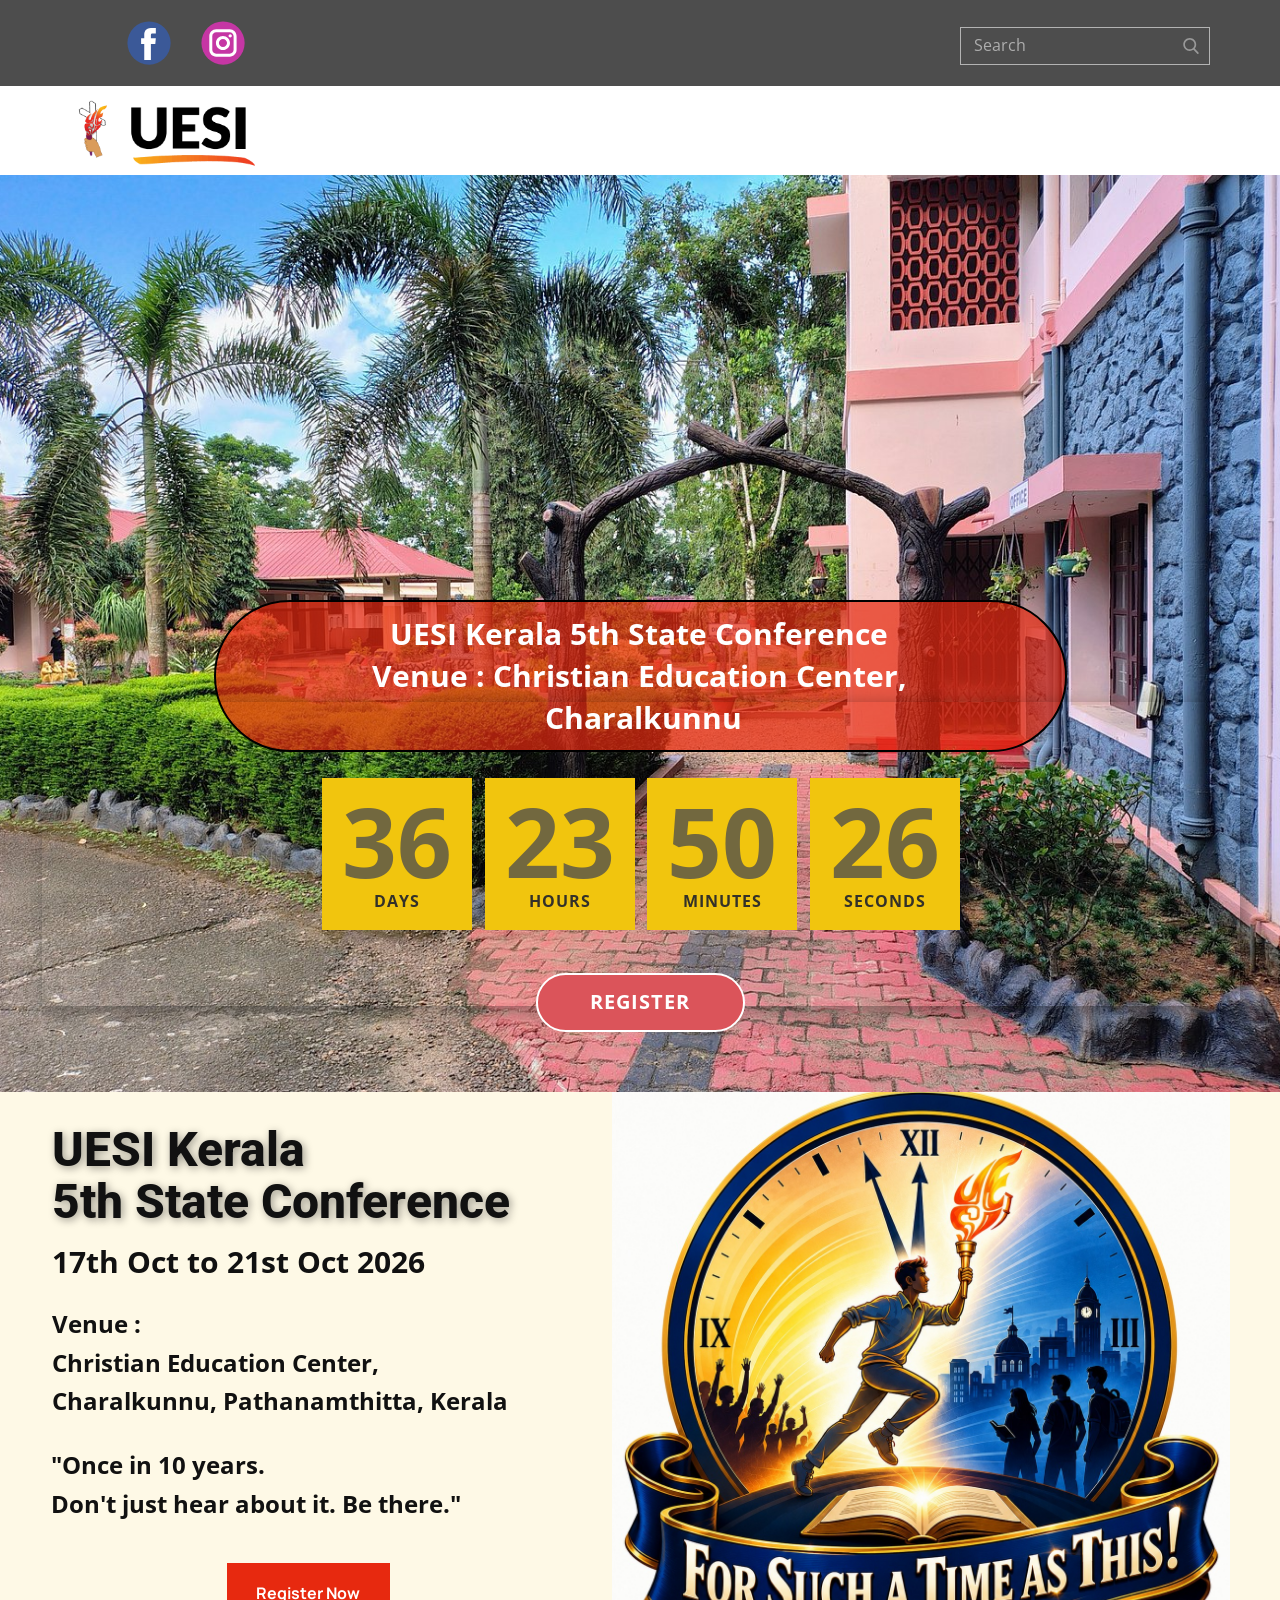
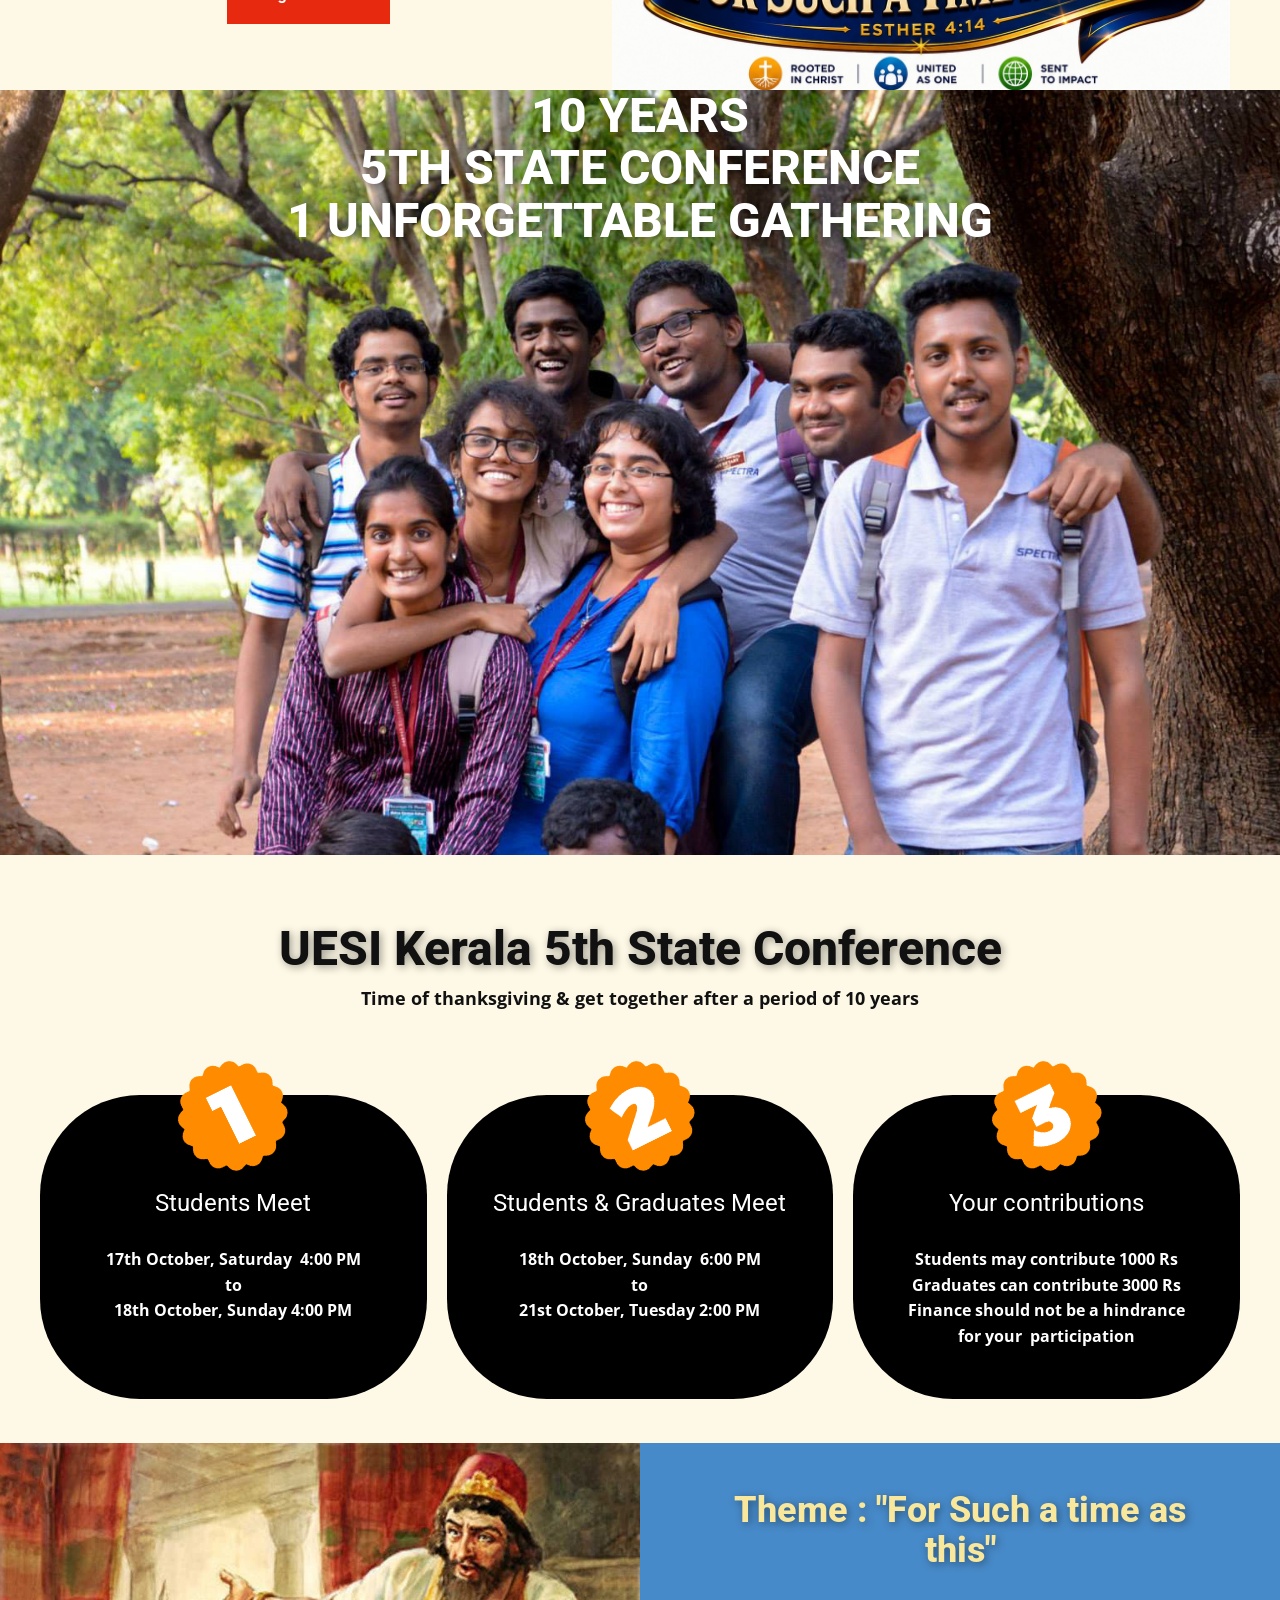
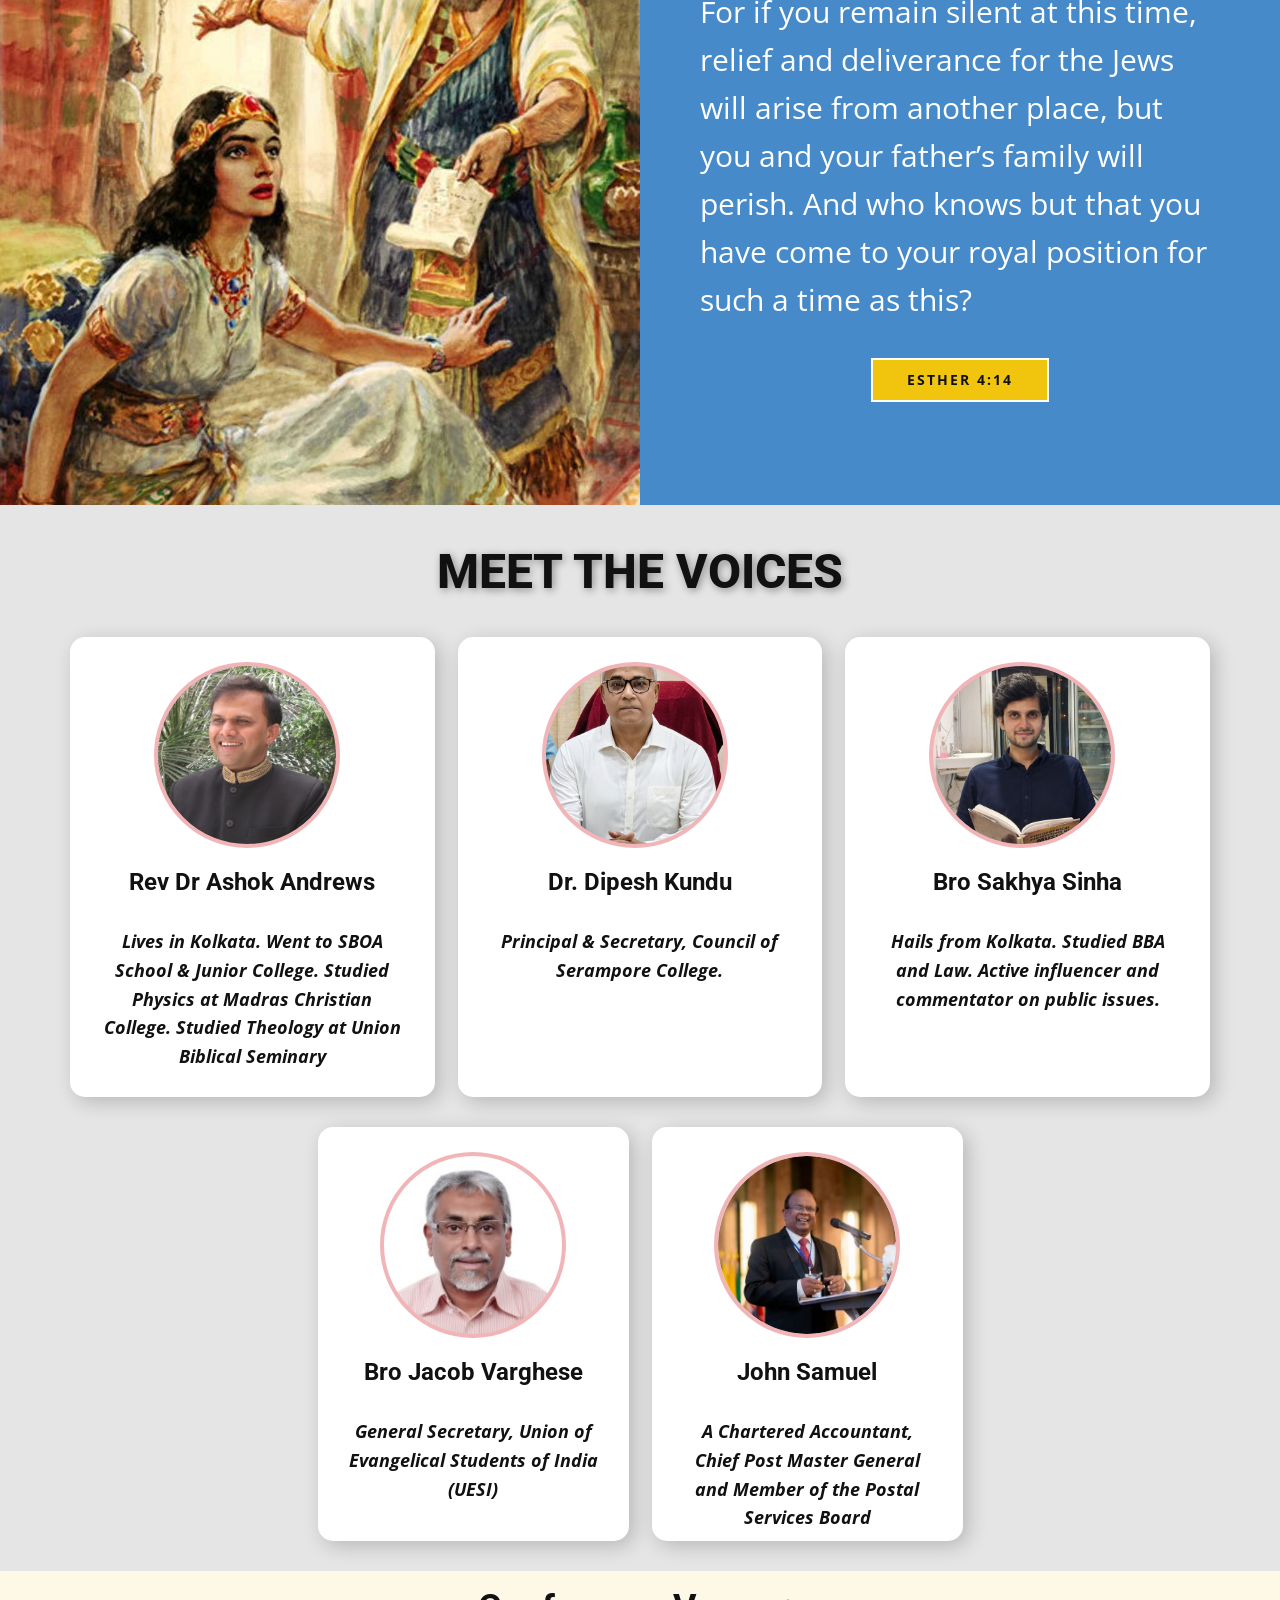
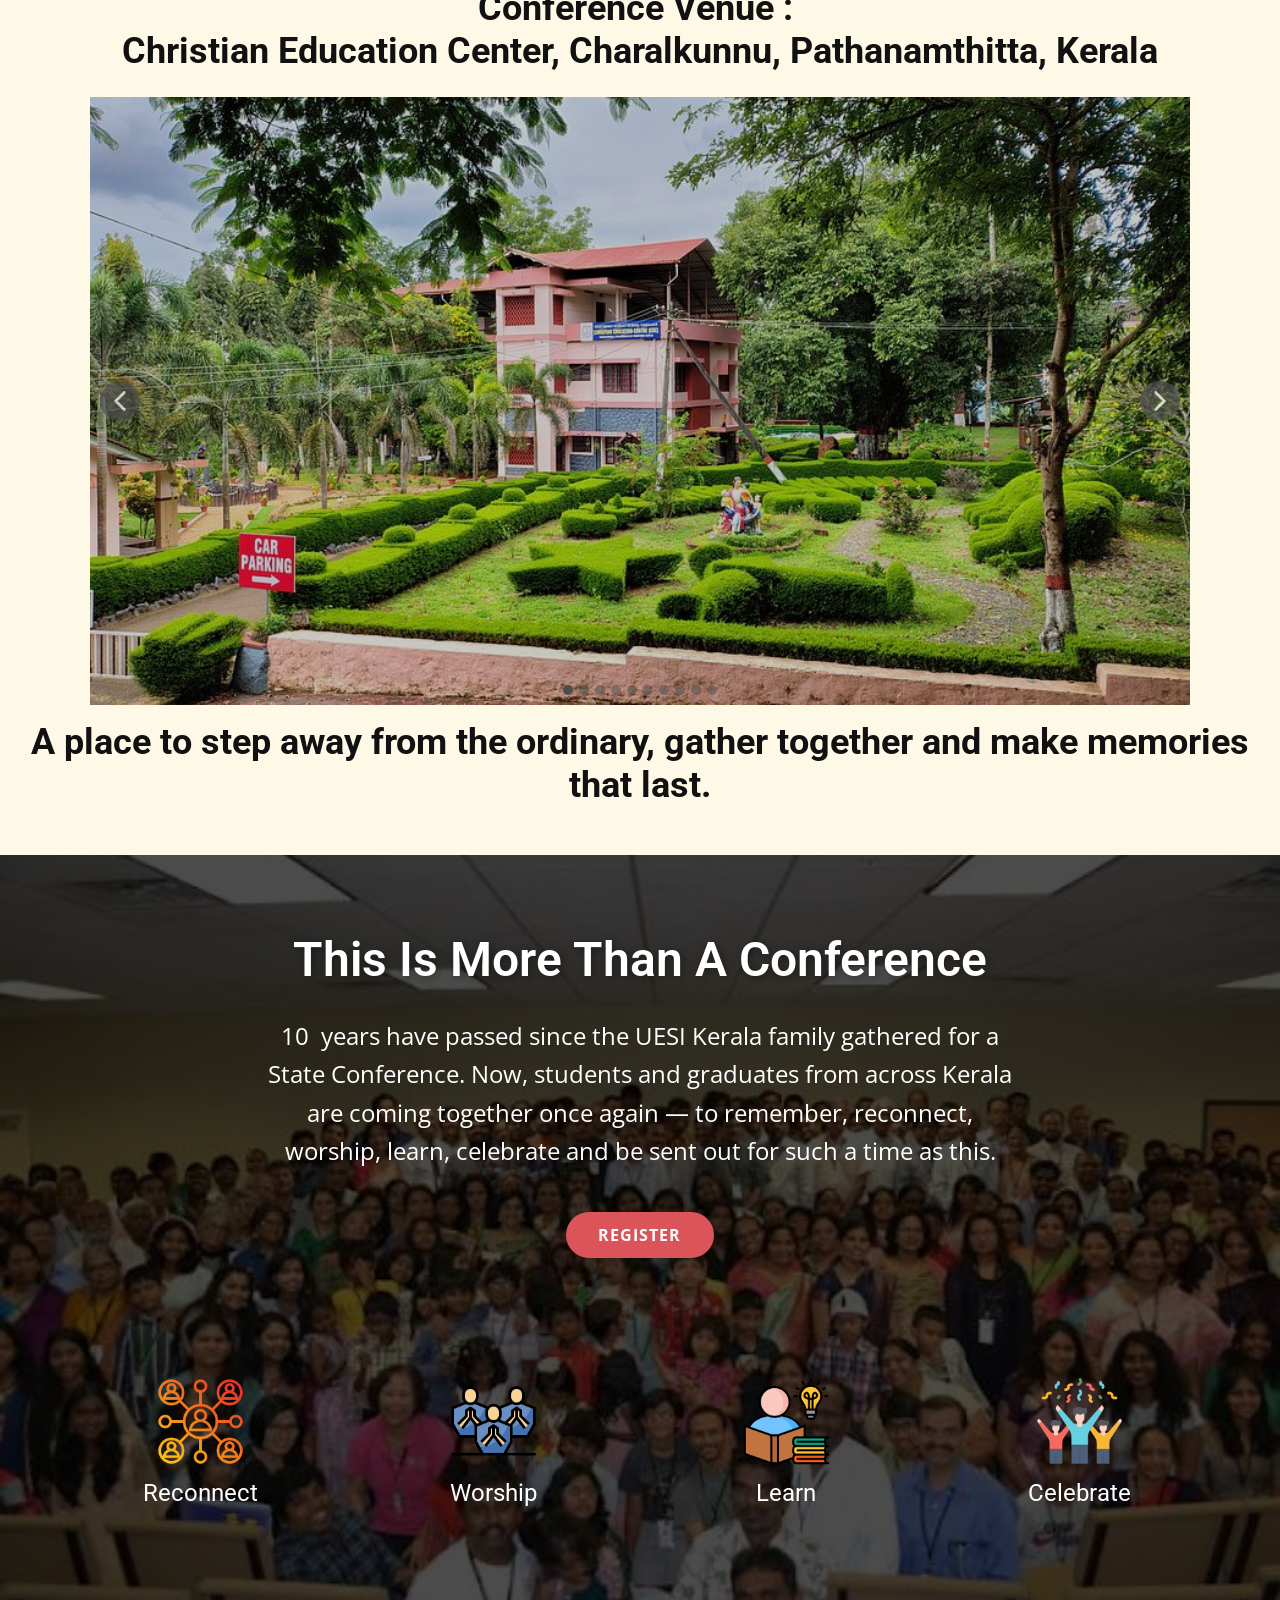
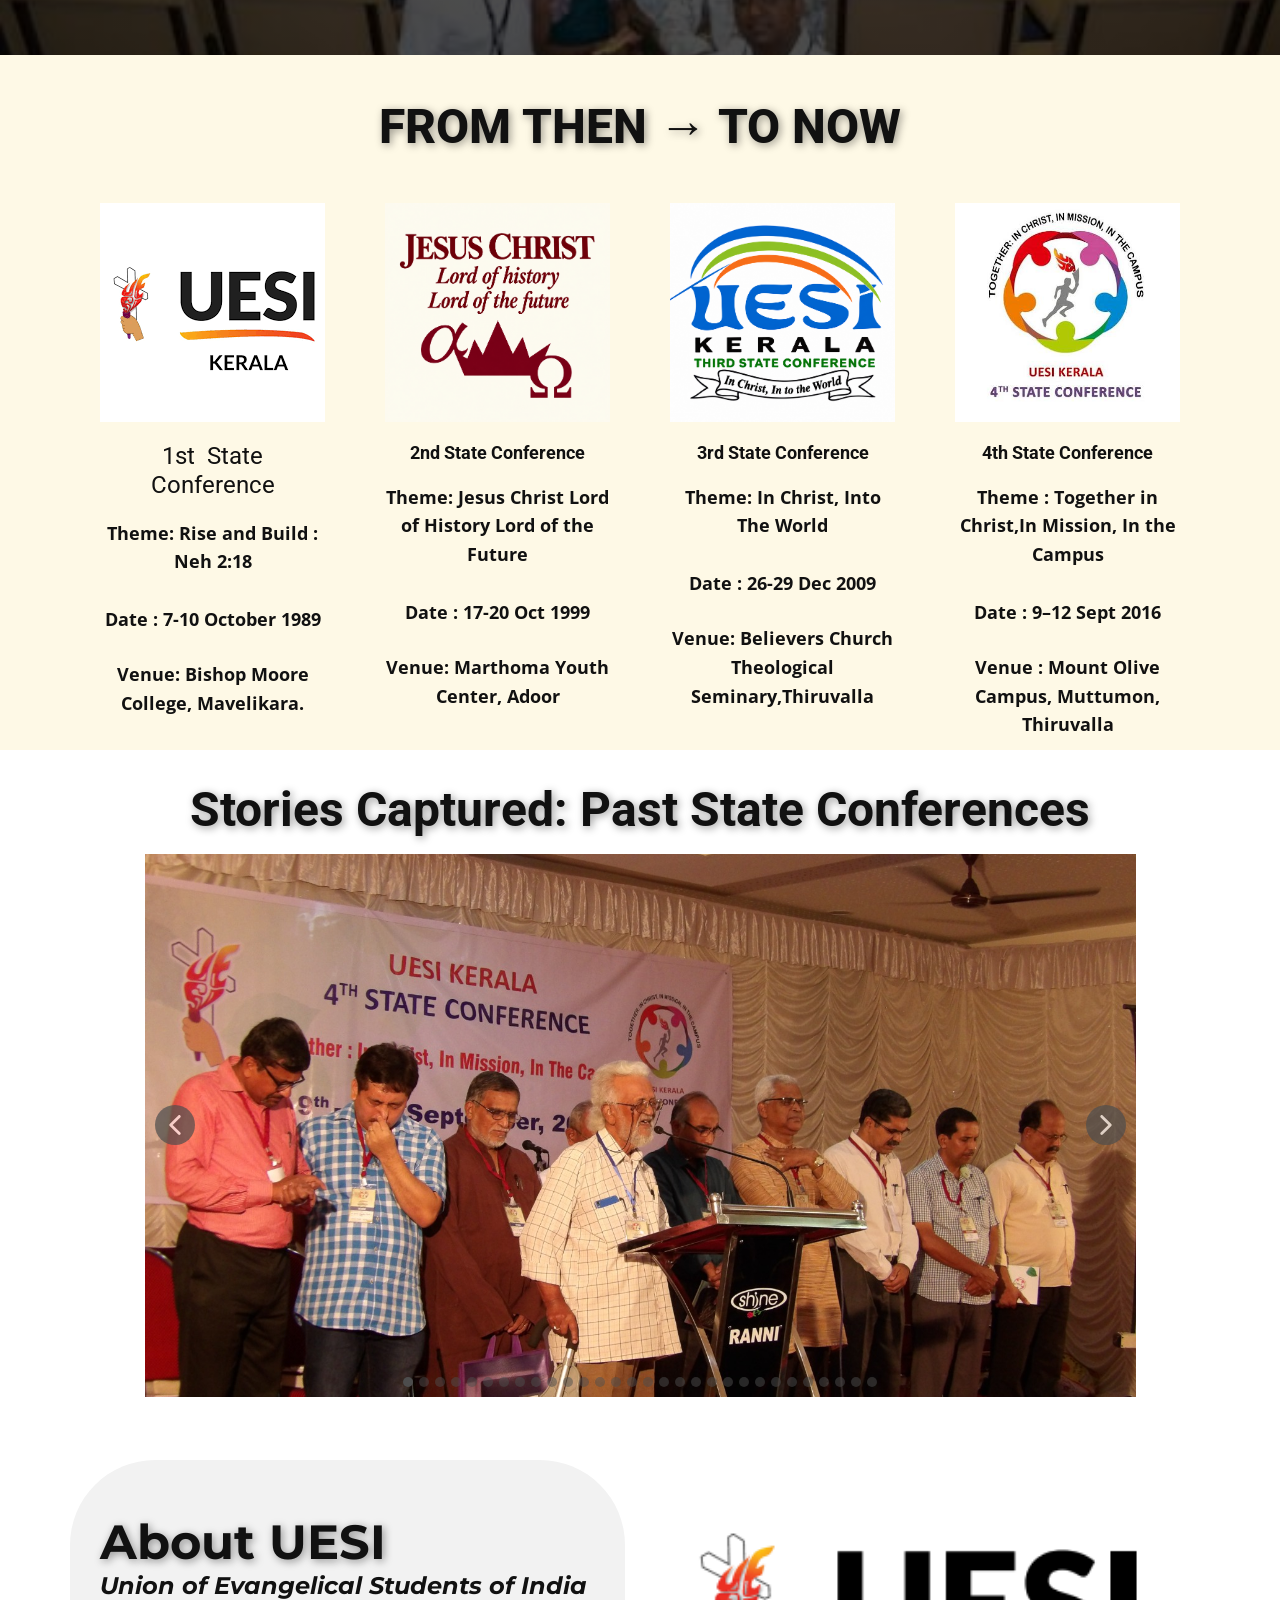
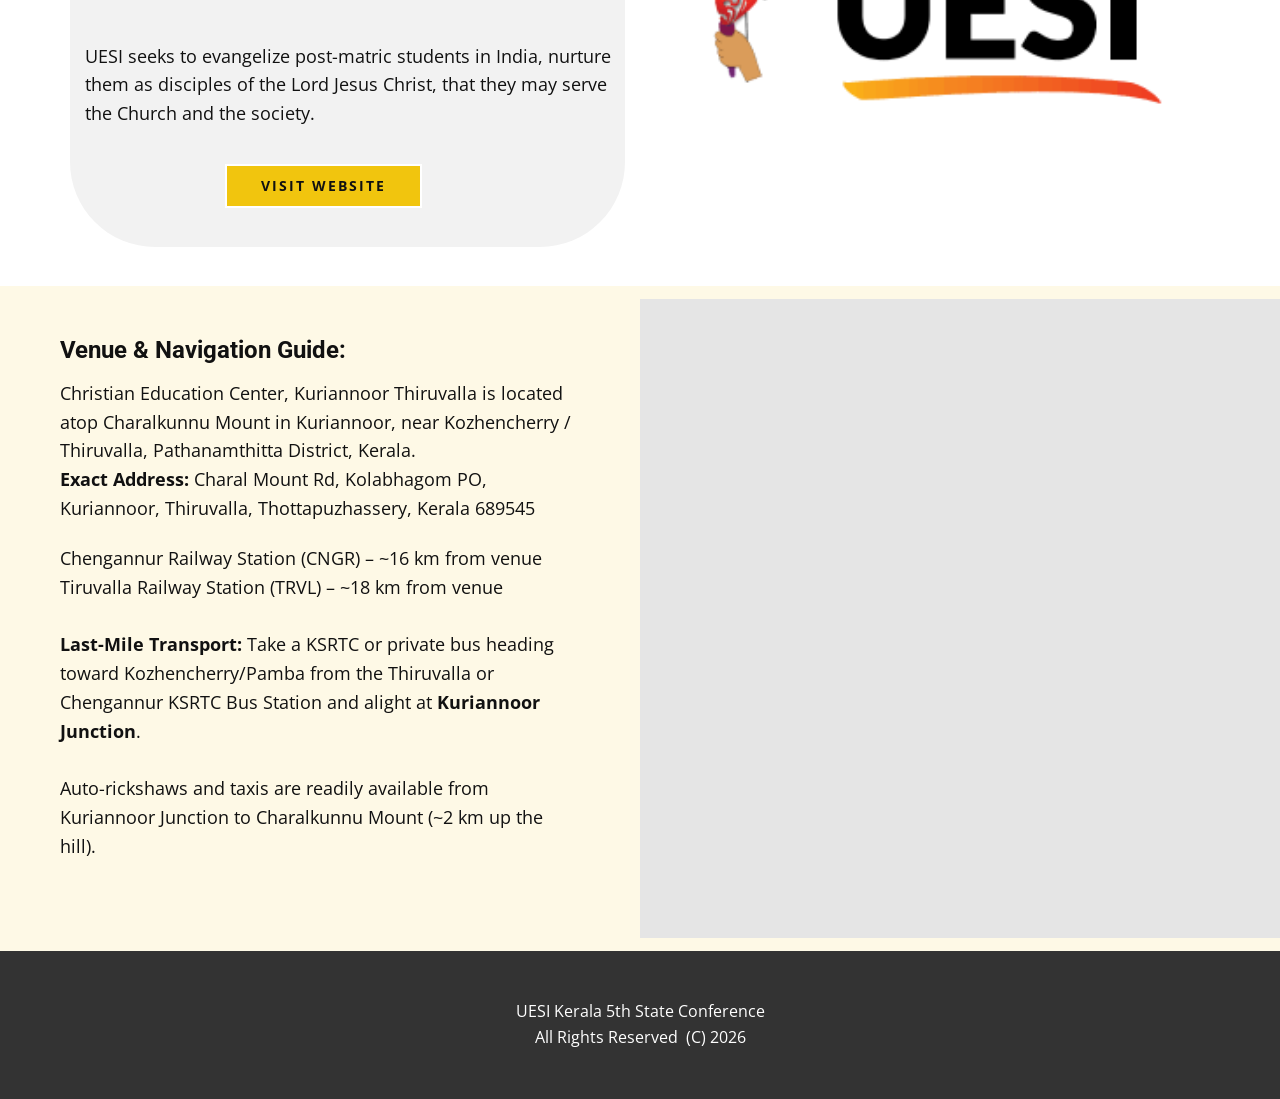
==== commit e30c7ed7: "Update index.html" ====
--- a/index.html
+++ b/index.html
@@ -946,7 +946,6 @@
         <p class="u-small-text u-text u-text-variant u-text-1">UESI Kerala 5th State Conference<br>All Rights Reserved&nbsp; (C) 2026
         </p>
       </div></footer>
-    <section class="u-backlink u-clearfix u-grey-80"> This website was created with <a href="https://nicepage.com">Nicepage</a>
-    </section>
   
-</body></html>+  
+</body></html>
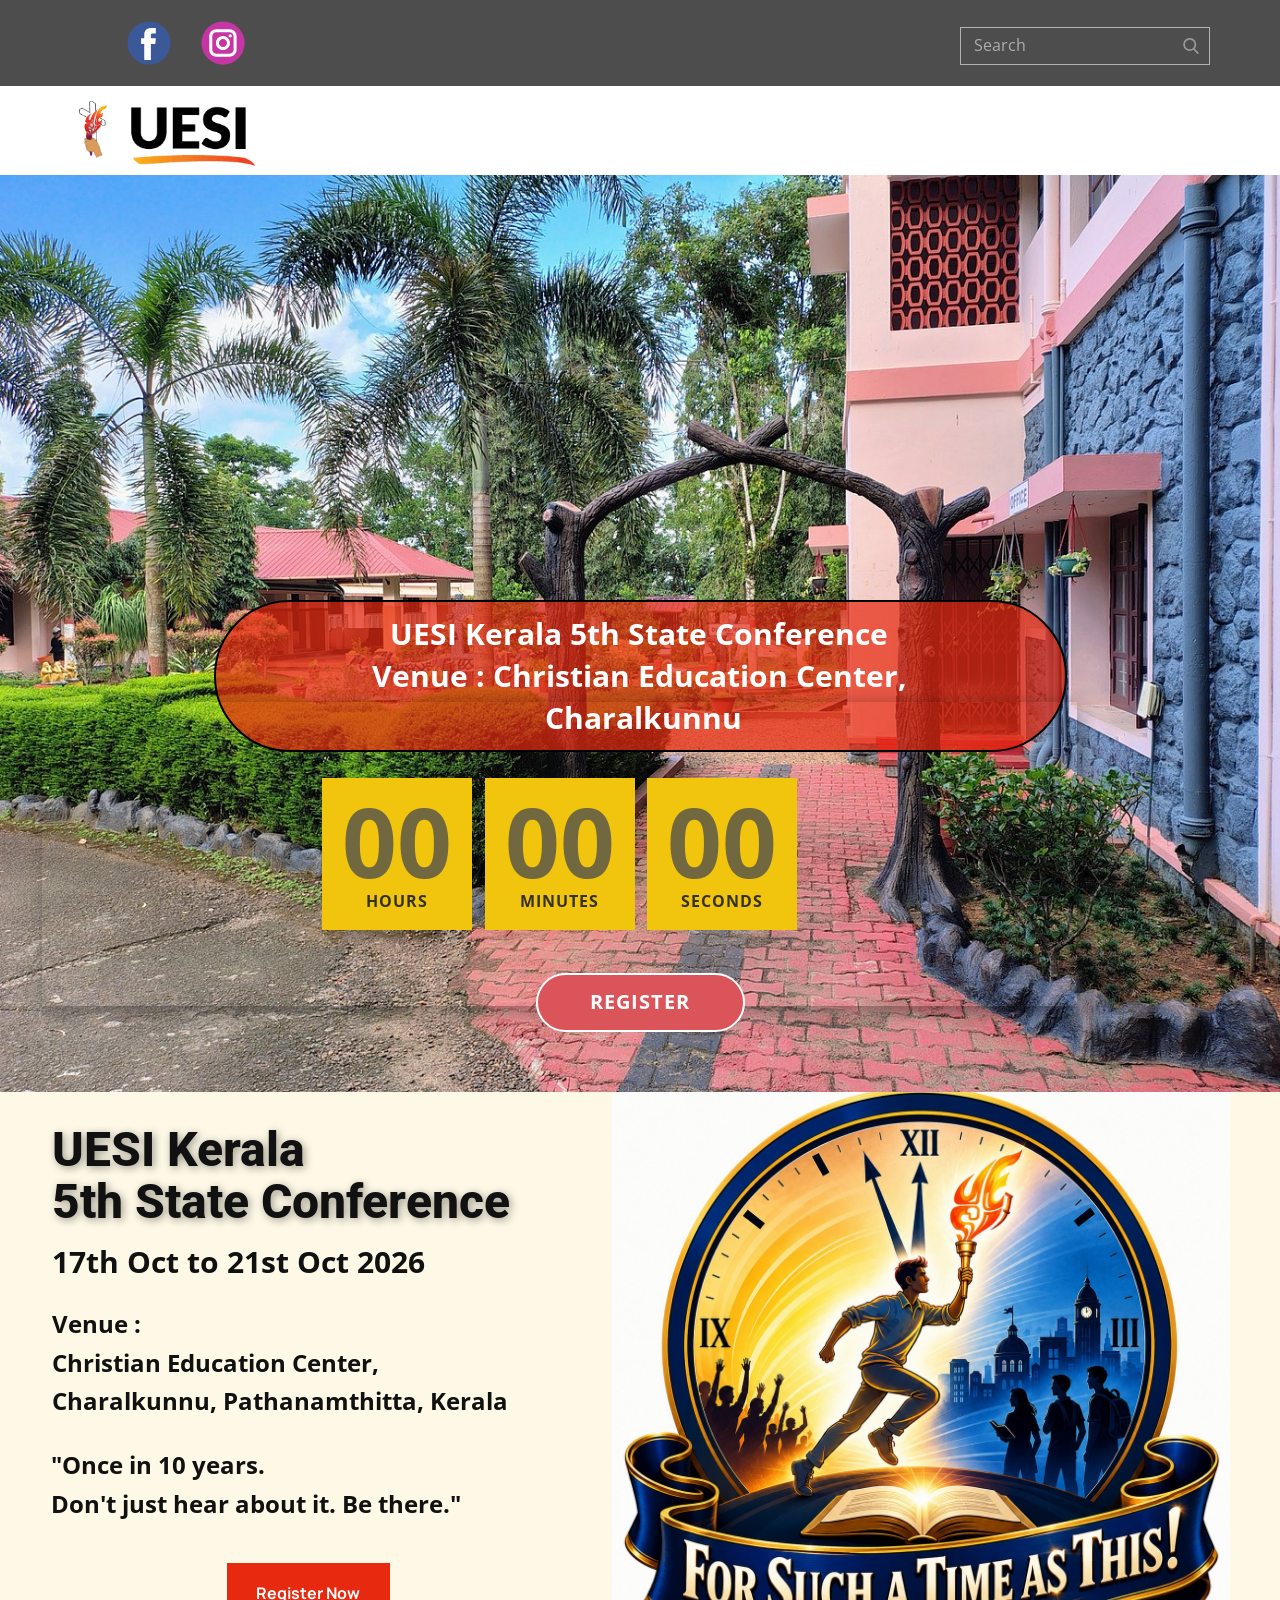
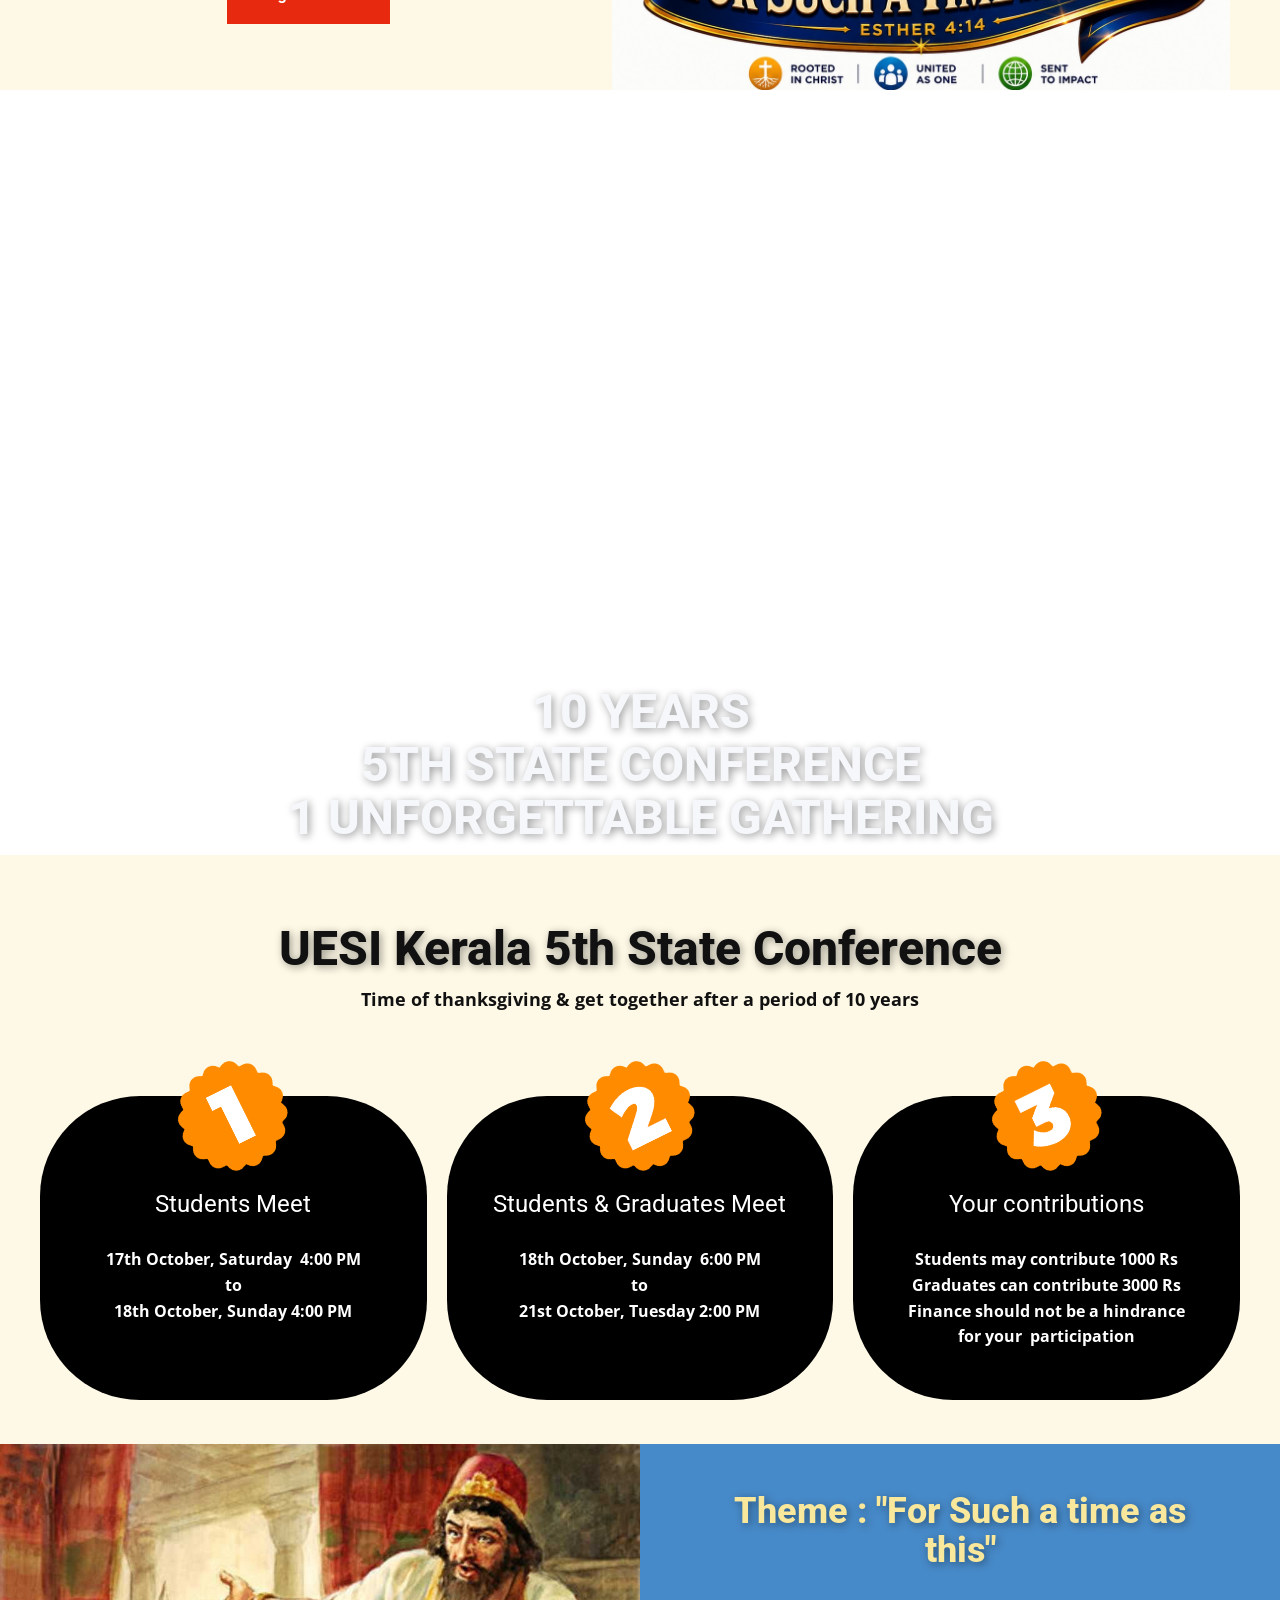
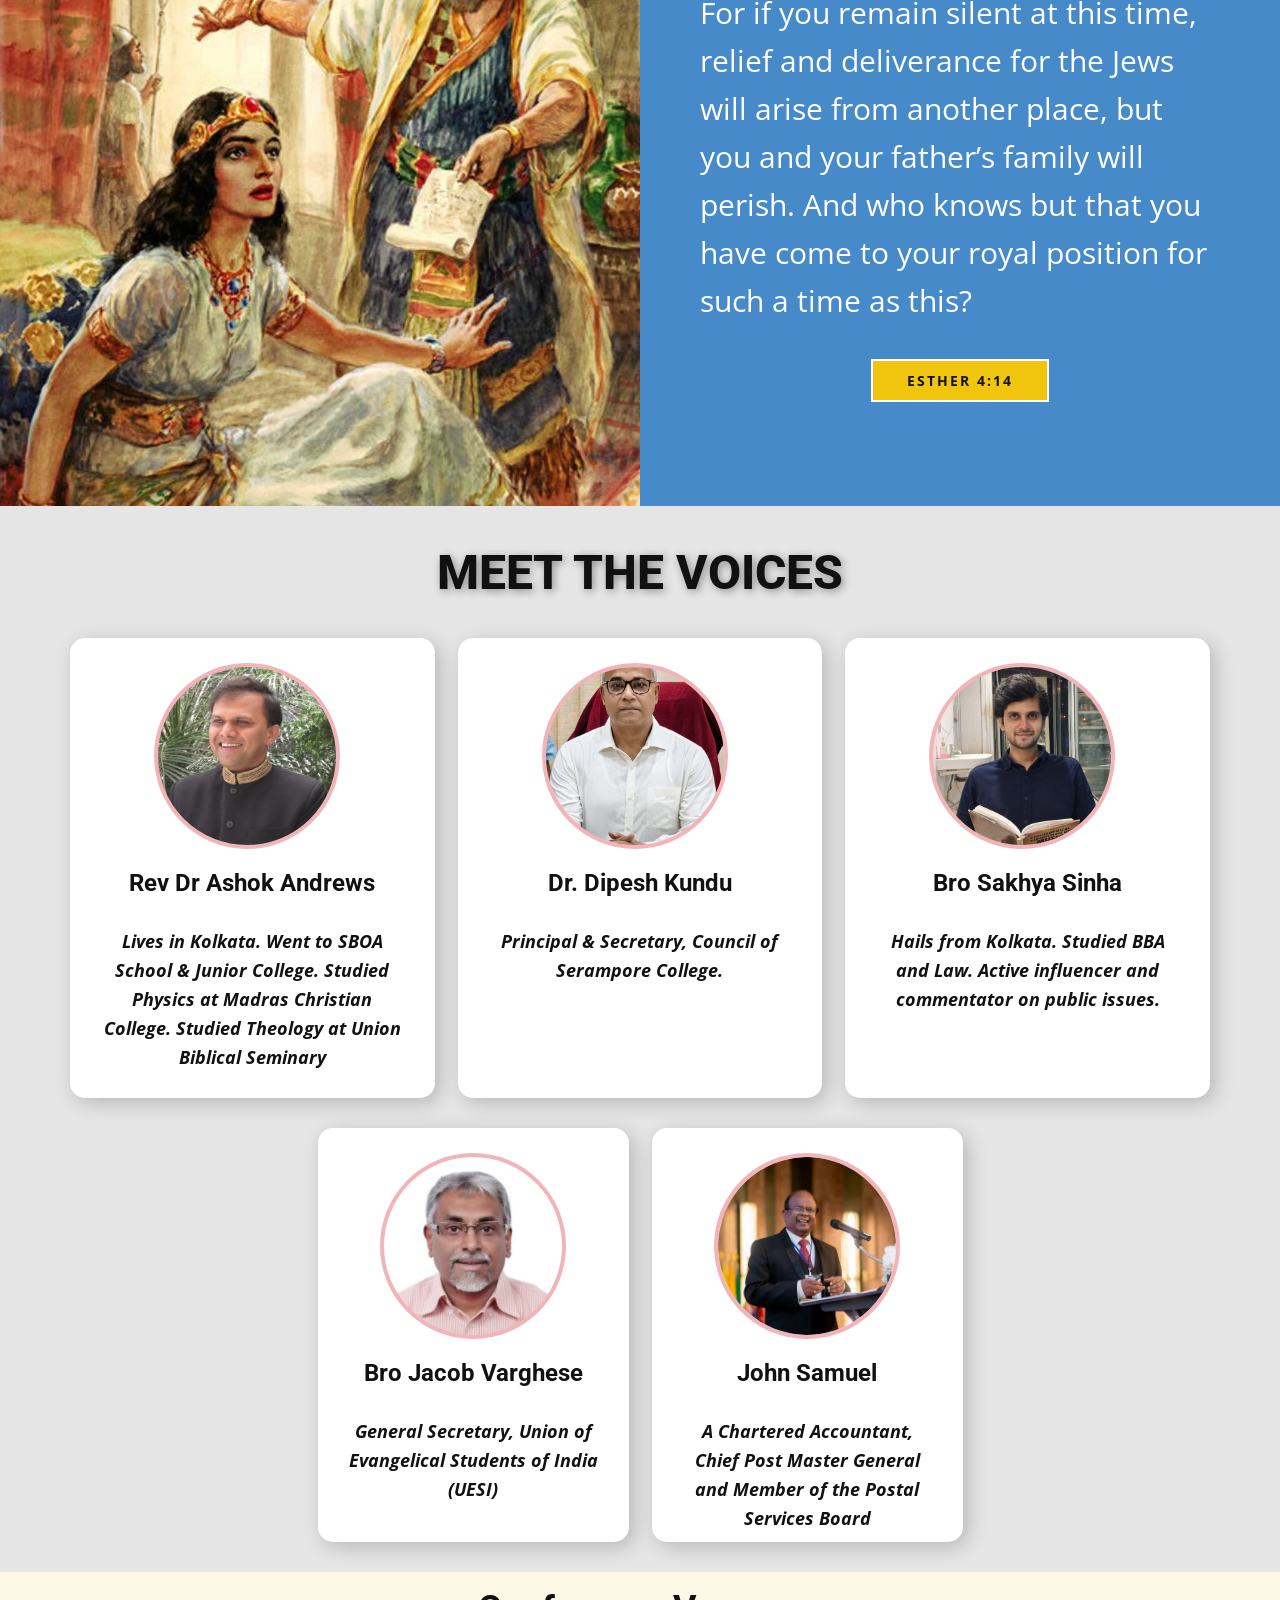
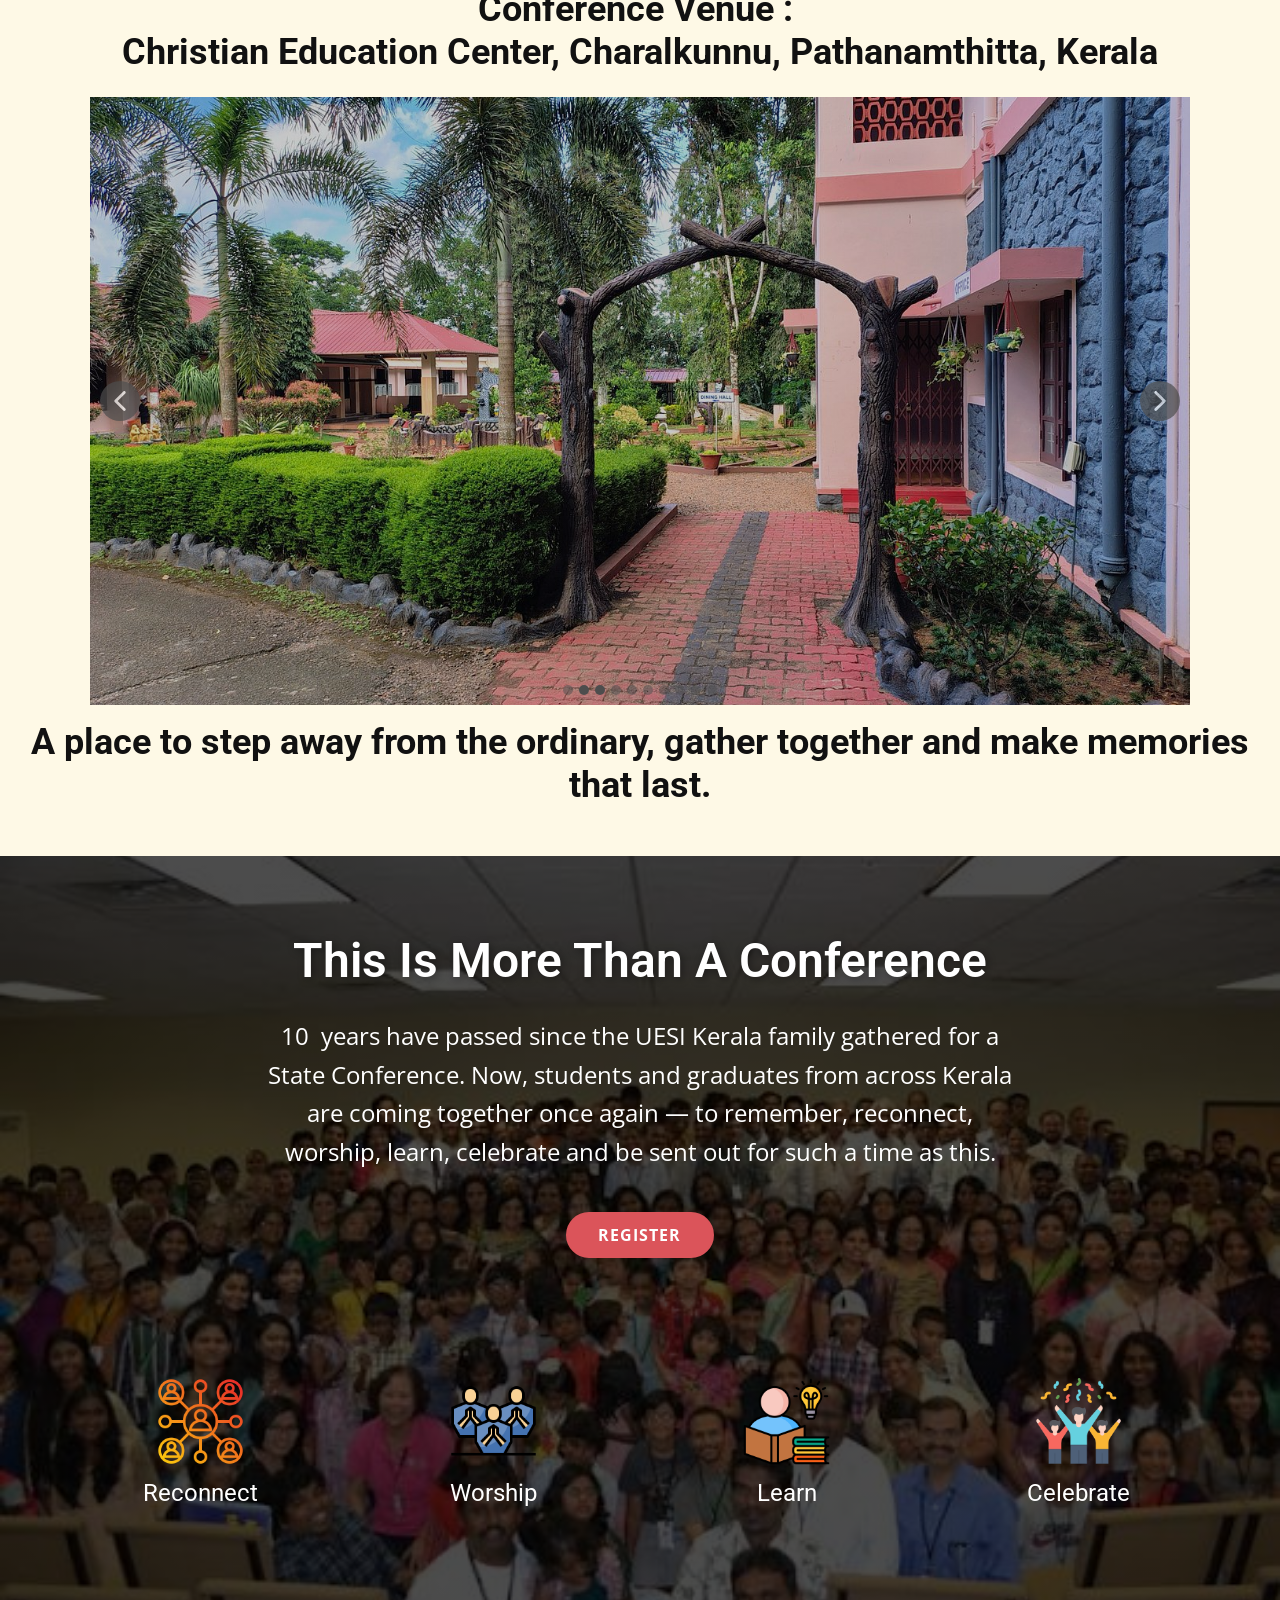
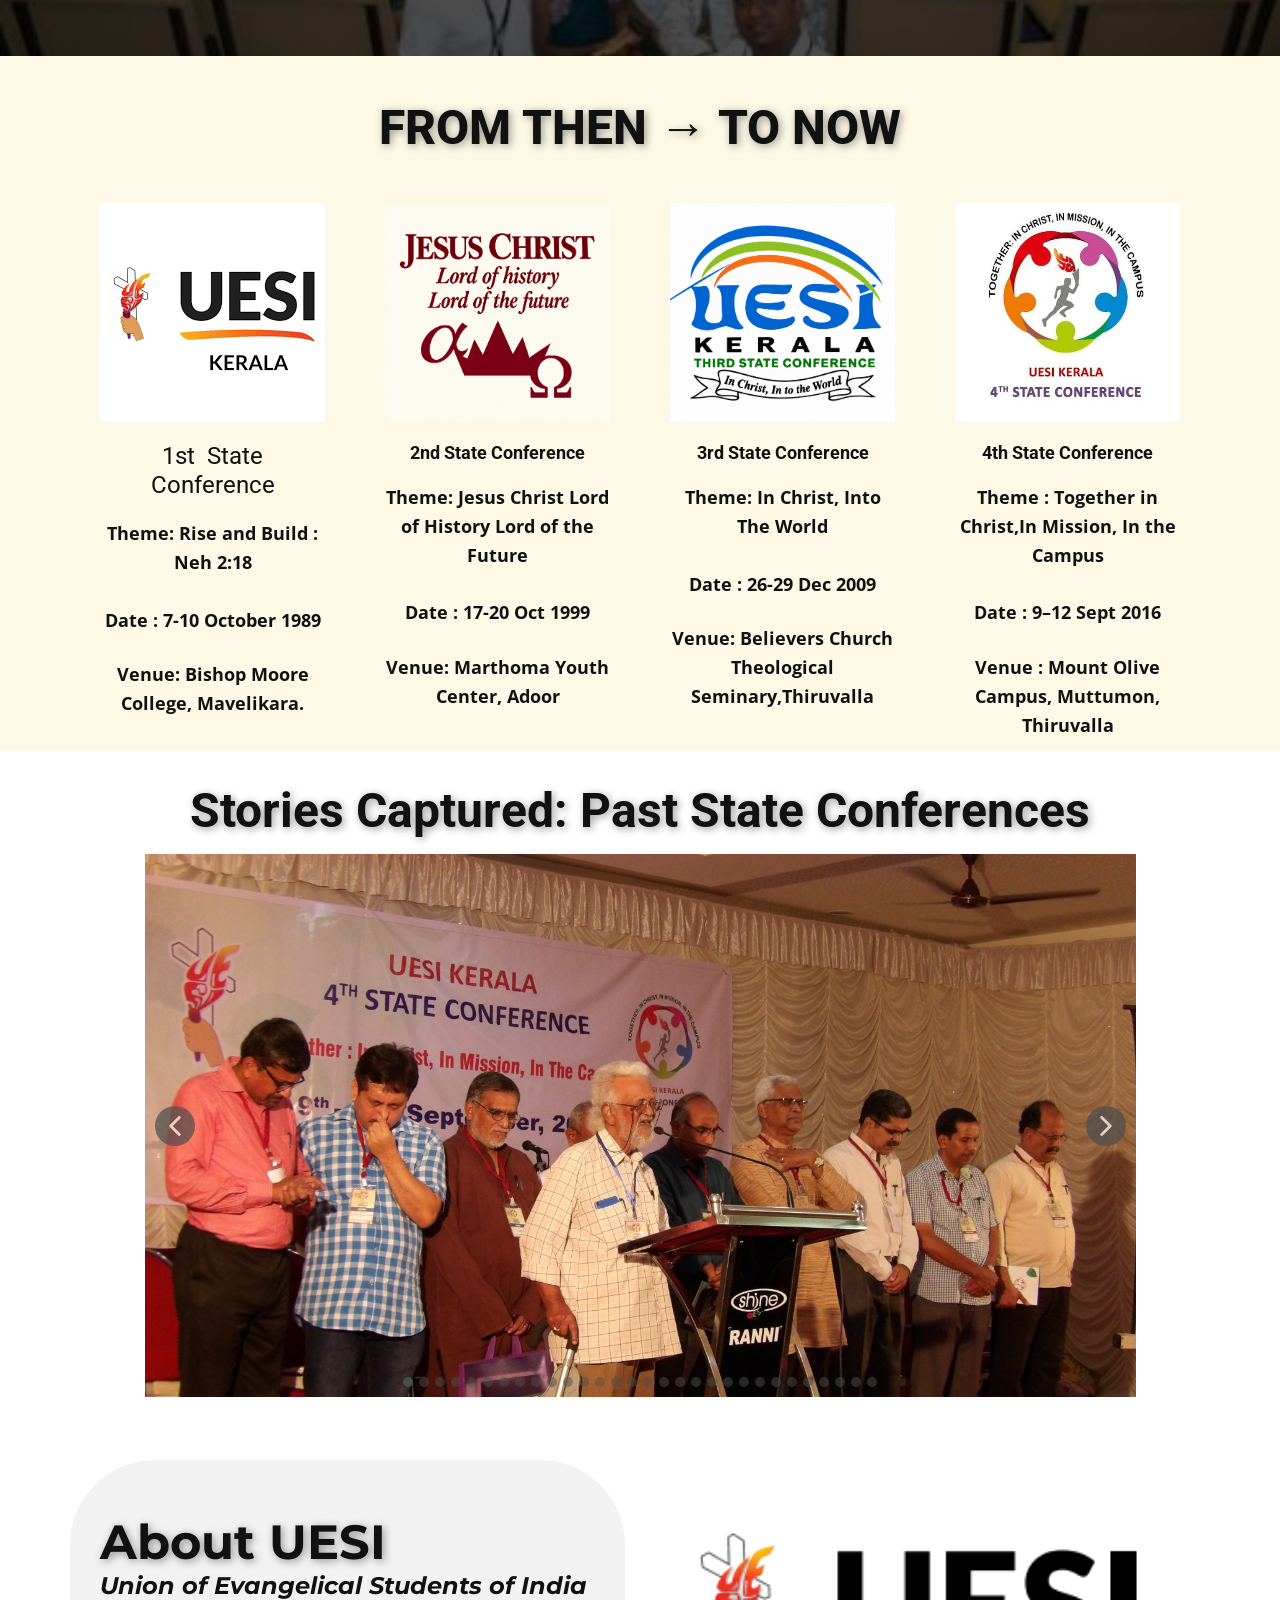
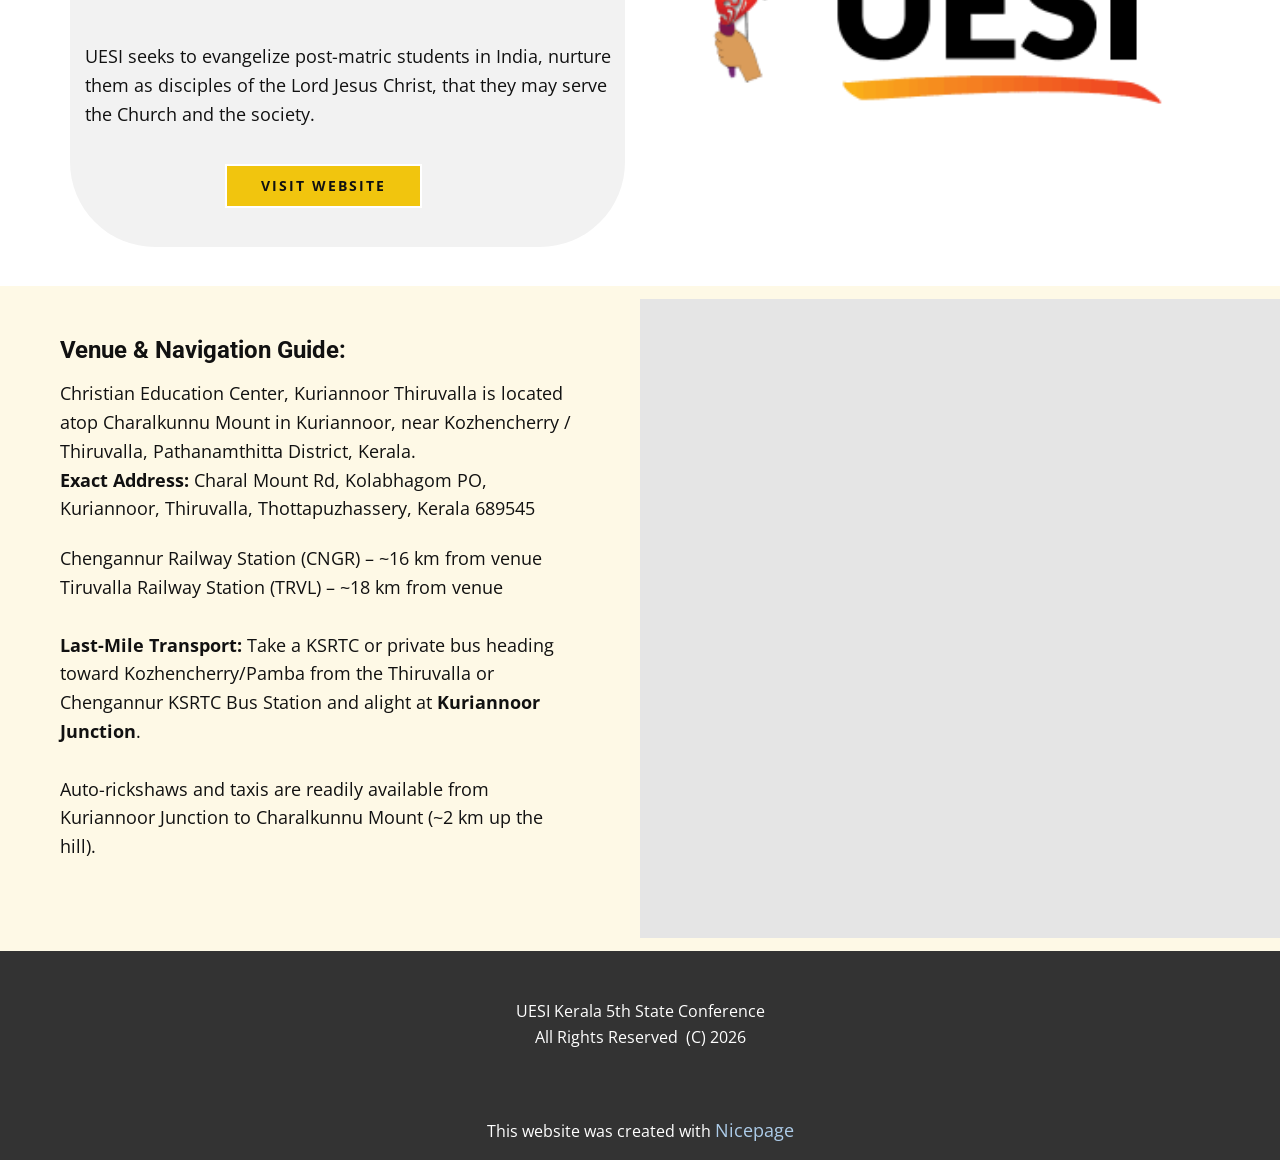
==== commit ff4e9a36: "Add files via upload" ====
--- a/index.html
+++ b/index.html
@@ -9,7 +9,7 @@
 <link rel="stylesheet" href="index.css" media="screen">
     <script class="u-script" type="text/javascript" src="jquery.js" defer=""></script>
     <script class="u-script" type="text/javascript" src="nicepage.js" defer=""></script>
-    <meta name="generator" content="Nicepage 8.6.23, nicepage.com">
+    <meta name="generator" content="Nicepage 8.7.0, nicepage.com">
     <meta property="og:title" content="UESI Kerala 5th State Conference">
     <meta property="og:description" content="​​Once in 10 years.
 Don't just hear about it. Be there.">
@@ -155,9 +155,9 @@
         </div>
       </div>
     </section>
-    <section class="skrollable u-clearfix u-image u-parallax u-section-3" data-image-width="2048" data-image-height="915" id="block-3">
+    <section class="skrollable u-clearfix u-image u-parallax u-section-3" data-image-width="1600" data-image-height="1200" id="block-3">
       <div class="u-clearfix u-sheet u-sheet-1">
-        <h2 class="u-align-center u-text u-text-white u-text-1" data-animation-name="customAnimationIn" data-animation-duration="3000" data-animation-delay="0"> 10 YEARS<br> 5TH STATE CONFERENCE<br> 1 UNFORGETTABLE GATHERING
+        <h2 class="u-align-center u-text u-text-palette-5-light-3 u-text-1" data-animation-name="customAnimationIn" data-animation-duration="3000" data-animation-delay="0"> 10 YEARS<br> 5TH STATE​ CONFERENCE<br> 1 UNFORGETTABLE GATHERING
         </h2>
       </div>
     </section>
@@ -223,18 +223,18 @@
         <h2 class="u-text u-text-default u-text-1" data-animation-name="" data-animation-duration="0" data-animation-delay="0" data-animation-direction=""> MEET THE VOICES</h2>
       </div>
     </section>
-    <section class="u-align-center u-clearfix u-grey-10 u-section-7" id="block-22">
+    <section class="u-align-center u-clearfix u-container-align-center u-grey-10 u-section-7" id="block-22">
       <div class="u-clearfix u-sheet u-valign-middle-lg u-valign-middle-md u-valign-middle-sm u-sheet-1">
         <div class="u-expanded-width u-list u-list-1">
           <div class="u-repeater u-repeater-1">
-            <div class="u-align-center u-container-style u-list-item u-radius-15 u-repeater-item u-shape-round u-white u-list-item-1" data-animation-name="" data-animation-duration="0" data-animation-delay="0" data-animation-direction="">
+            <div class="u-align-center u-container-align-center u-container-style u-list-item u-radius-15 u-repeater-item u-shape-round u-white u-list-item-1" data-animation-name="" data-animation-duration="0" data-animation-delay="0" data-animation-direction="">
               <div class="u-container-layout u-similar-container u-container-layout-1">
                 <div class="u-border-4 u-border-palette-2-light-2 u-image u-image-circle u-preserve-proportions u-image-1" alt="" data-image-width="880" data-image-height="880"></div>
                 <h4 class="u-text u-text-default u-text-1"> Rev Dr Ashok Andrews</h4>
                 <p class="u-text u-text-body-color u-text-2"> Lives in Kolkata. Went to SBOA School &amp; Junior College. Studied Physics at Madras Christian College. Studied Theology at Union Biblical Seminary</p>
               </div>
             </div>
-            <div class="u-align-center u-container-style u-list-item u-radius-15 u-repeater-item u-shape-round u-white u-list-item-2" data-animation-name="" data-animation-duration="0" data-animation-delay="0" data-animation-direction="">
+            <div class="u-align-center u-container-align-center u-container-style u-list-item u-radius-15 u-repeater-item u-shape-round u-white u-list-item-2" data-animation-name="" data-animation-duration="0" data-animation-delay="0" data-animation-direction="">
               <div class="u-container-layout u-similar-container u-container-layout-2">
                 <div class="u-border-4 u-border-palette-2-light-2 u-image u-image-circle u-preserve-proportions u-image-2" alt="" data-image-width="1115" data-image-height="1600"></div>
                 <h4 class="u-text u-text-default u-text-3"><b>Dr. Dipesh Kundu</b>
@@ -243,7 +243,7 @@
                 </p>
               </div>
             </div>
-            <div class="u-align-center u-container-style u-list-item u-radius-15 u-repeater-item u-shape-round u-white u-list-item-3" data-animation-name="" data-animation-duration="0" data-animation-delay="0" data-animation-direction="">
+            <div class="u-align-center u-container-align-center u-container-style u-list-item u-radius-15 u-repeater-item u-shape-round u-white u-list-item-3" data-animation-name="" data-animation-duration="0" data-animation-delay="0" data-animation-direction="">
               <div class="u-container-layout u-similar-container u-container-layout-3">
                 <div class="u-border-4 u-border-palette-2-light-2 u-image u-image-circle u-preserve-proportions u-image-3" alt="" data-image-width="1004" data-image-height="988"></div>
                 <h4 class="u-text u-text-default u-text-5"> Bro Sakhya Sinha</h4>
@@ -276,18 +276,18 @@
     <section class="u-clearfix u-palette-3-light-3 u-section-8" id="block-6">
       <h3 class="u-align-center u-text u-text-1">Conference ​Venue :&nbsp;<br>Christian Education Center, Charalkunnu, Pathanamthitta, K<span style="font-weight: 700;"></span>erala
       </h3>
-      <div class="u-carousel u-expanded-width-xs u-gallery u-gallery-slider u-layout-carousel u-lightbox u-no-transition u-show-text-none u-gallery-1" data-interval="1250" data-u-ride="carousel" id="carousel-b40a">
+      <div class="u-carousel u-expanded-width-xs u-gallery u-gallery-slider u-layout-carousel u-lightbox u-no-transition u-show-text-none u-gallery-1" data-interval="1250" data-u-ride="carousel" id="carousel-9a97">
         <ol class="u-absolute-hcenter u-carousel-indicators u-carousel-indicators-1">
-          <li data-u-target="#carousel-b40a" data-u-slide-to="0" class="u-active u-grey-70 u-shape-circle" style="width: 10px; height: 10px;"></li>
-          <li data-u-target="#carousel-b40a" data-u-slide-to="1" class="u-grey-70 u-shape-circle" style="width: 10px; height: 10px;"></li>
-          <li data-u-target="#carousel-b40a" data-u-slide-to="2" class="u-grey-70 u-shape-circle" style="width: 10px; height: 10px;"></li>
-          <li data-u-target="#carousel-b40a" data-u-slide-to="3" class="u-grey-70 u-shape-circle" style="width: 10px; height: 10px;"></li>
-          <li data-u-target="#carousel-b40a" data-u-slide-to="4" class="u-grey-70 u-shape-circle" style="width: 10px; height: 10px;"></li>
-          <li data-u-target="#carousel-b40a" data-u-slide-to="5" class="u-grey-70 u-shape-circle" style="width: 10px; height: 10px;"></li>
-          <li data-u-target="#carousel-b40a" data-u-slide-to="6" class="u-grey-70 u-shape-circle" style="width: 10px; height: 10px;"></li>
-          <li data-u-target="#carousel-b40a" data-u-slide-to="7" class="u-grey-70 u-shape-circle" style="width: 10px; height: 10px;"></li>
-          <li data-u-target="#carousel-b40a" data-u-slide-to="8" class="u-grey-70 u-shape-circle" style="width: 10px; height: 10px;"></li>
-          <li data-u-target="#carousel-b40a" data-u-slide-to="9" class="u-grey-70 u-shape-circle" style="width: 10px; height: 10px;"></li>
+          <li data-u-target="#carousel-9a97" data-u-slide-to="0" class="u-active u-grey-70 u-shape-circle" style="width: 10px; height: 10px;"></li>
+          <li data-u-target="#carousel-9a97" data-u-slide-to="1" class="u-grey-70 u-shape-circle" style="width: 10px; height: 10px;"></li>
+          <li data-u-target="#carousel-9a97" data-u-slide-to="2" class="u-grey-70 u-shape-circle" style="width: 10px; height: 10px;"></li>
+          <li data-u-target="#carousel-9a97" data-u-slide-to="3" class="u-grey-70 u-shape-circle" style="width: 10px; height: 10px;"></li>
+          <li data-u-target="#carousel-9a97" data-u-slide-to="4" class="u-grey-70 u-shape-circle" style="width: 10px; height: 10px;"></li>
+          <li data-u-target="#carousel-9a97" data-u-slide-to="5" class="u-grey-70 u-shape-circle" style="width: 10px; height: 10px;"></li>
+          <li data-u-target="#carousel-9a97" data-u-slide-to="6" class="u-grey-70 u-shape-circle" style="width: 10px; height: 10px;"></li>
+          <li data-u-target="#carousel-9a97" data-u-slide-to="7" class="u-grey-70 u-shape-circle" style="width: 10px; height: 10px;"></li>
+          <li data-u-target="#carousel-9a97" data-u-slide-to="8" class="u-grey-70 u-shape-circle" style="width: 10px; height: 10px;"></li>
+          <li data-u-target="#carousel-9a97" data-u-slide-to="9" class="u-grey-70 u-shape-circle" style="width: 10px; height: 10px;"></li>
         </ol>
         <div class="u-carousel-inner u-gallery-inner u-gallery-inner-1" role="listbox">
           <div class="u-active u-carousel-item u-effect-hover-zoom u-gallery-item u-carousel-item-1">
@@ -396,7 +396,7 @@
             <style data-mode="XS"></style>
           </div>
         </div>
-        <a class="u-absolute-vcenter u-carousel-control u-carousel-control-prev u-grey-70 u-icon-circle u-opacity u-opacity-70 u-spacing-10 u-text-white u-carousel-control-1" href="#carousel-b40a" role="button" data-u-slide="prev"><span aria-hidden="true">
+        <a class="u-absolute-vcenter u-carousel-control u-carousel-control-prev u-grey-70 u-icon-circle u-opacity u-opacity-70 u-spacing-10 u-text-white u-carousel-control-1" href="#carousel-9a97" role="button" data-u-slide="prev"><span aria-hidden="true">
             <svg viewBox="0 0 451.847 451.847"><path d="M97.141,225.92c0-8.095,3.091-16.192,9.259-22.366L300.689,9.27c12.359-12.359,32.397-12.359,44.751,0
 c12.354,12.354,12.354,32.388,0,44.748L173.525,225.92l171.903,171.909c12.354,12.354,12.354,32.391,0,44.744
 c-12.354,12.365-32.386,12.365-44.745,0l-194.29-194.281C100.226,242.115,97.141,234.018,97.141,225.92z"></path></svg></span><span class="sr-only">
@@ -404,7 +404,7 @@
 c12.354,12.354,12.354,32.388,0,44.748L173.525,225.92l171.903,171.909c12.354,12.354,12.354,32.391,0,44.744
 c-12.354,12.365-32.386,12.365-44.745,0l-194.29-194.281C100.226,242.115,97.141,234.018,97.141,225.92z"></path></svg></span>
         </a>
-        <a class="u-absolute-vcenter u-carousel-control u-carousel-control-next u-grey-70 u-icon-circle u-opacity u-opacity-70 u-spacing-10 u-text-white u-carousel-control-2" href="#carousel-b40a" role="button" data-u-slide="next"><span aria-hidden="true">
+        <a class="u-absolute-vcenter u-carousel-control u-carousel-control-next u-grey-70 u-icon-circle u-opacity u-opacity-70 u-spacing-10 u-text-white u-carousel-control-2" href="#carousel-9a97" role="button" data-u-slide="next"><span aria-hidden="true">
             <svg viewBox="0 0 451.846 451.847"><path d="M345.441,248.292L151.154,442.573c-12.359,12.365-32.397,12.365-44.75,0c-12.354-12.354-12.354-32.391,0-44.744
 L278.318,225.92L106.409,54.017c-12.354-12.359-12.354-32.394,0-44.748c12.354-12.359,32.391-12.359,44.75,0l194.287,194.284
 c6.177,6.18,9.262,14.271,9.262,22.366C354.708,234.018,351.617,242.115,345.441,248.292z"></path></svg></span><span class="sr-only">
@@ -507,38 +507,38 @@
       <div class="u-clearfix u-sheet u-valign-middle u-sheet-1">
         <h2 class="u-text u-text-default u-text-1"><b>Stories Captured: Past State Conferences</b>
         </h2>
-        <div class="u-align-center u-carousel u-gallery u-gallery-slider u-layout-carousel u-lightbox u-no-transition u-show-text-on-hover u-gallery-1" id="carousel-bb5f" data-interval="5000" data-u-ride="carousel">
+        <div class="u-align-center u-carousel u-gallery u-gallery-slider u-layout-carousel u-lightbox u-no-transition u-show-text-on-hover u-gallery-1" id="carousel-38f0" data-interval="5000" data-u-ride="carousel">
           <ol class="u-absolute-hcenter u-carousel-indicators u-carousel-indicators-1">
-            <li data-u-target="#carousel-bb5f" data-u-slide-to="0" class="u-active u-grey-70 u-shape-circle" style="width: 10px; height: 10px;"></li>
-            <li data-u-target="#carousel-bb5f" data-u-slide-to="1" class="u-grey-70 u-shape-circle" style="width: 10px; height: 10px;"></li>
-            <li data-u-target="#carousel-bb5f" data-u-slide-to="2" class="u-grey-70 u-shape-circle" style="width: 10px; height: 10px;"></li>
-            <li data-u-target="#carousel-bb5f" data-u-slide-to="3" class="u-grey-70 u-shape-circle" style="width: 10px; height: 10px;"></li>
-            <li data-u-target="#carousel-bb5f" data-u-slide-to="4" class="u-grey-70 u-shape-circle" style="width: 10px; height: 10px;"></li>
-            <li data-u-target="#carousel-bb5f" data-u-slide-to="5" class="u-grey-70 u-shape-circle" style="width: 10px; height: 10px;"></li>
-            <li data-u-target="#carousel-bb5f" data-u-slide-to="6" class="u-grey-70 u-shape-circle" style="width: 10px; height: 10px;"></li>
-            <li data-u-target="#carousel-bb5f" data-u-slide-to="7" class="u-grey-70 u-shape-circle" style="width: 10px; height: 10px;"></li>
-            <li data-u-target="#carousel-bb5f" data-u-slide-to="8" class="u-grey-70 u-shape-circle" style="width: 10px; height: 10px;"></li>
-            <li data-u-target="#carousel-bb5f" data-u-slide-to="9" class="u-grey-70 u-shape-circle" style="width: 10px; height: 10px;"></li>
-            <li data-u-target="#carousel-bb5f" data-u-slide-to="10" class="u-grey-70 u-shape-circle" style="width: 10px; height: 10px;"></li>
-            <li data-u-target="#carousel-bb5f" data-u-slide-to="11" class="u-grey-70 u-shape-circle" style="width: 10px; height: 10px;"></li>
-            <li data-u-target="#carousel-bb5f" data-u-slide-to="12" class="u-grey-70 u-shape-circle" style="width: 10px; height: 10px;"></li>
-            <li data-u-target="#carousel-bb5f" data-u-slide-to="13" class="u-grey-70 u-shape-circle" style="width: 10px; height: 10px;"></li>
-            <li data-u-target="#carousel-bb5f" data-u-slide-to="14" class="u-grey-70 u-shape-circle" style="width: 10px; height: 10px;"></li>
-            <li data-u-target="#carousel-bb5f" data-u-slide-to="15" class="u-grey-70 u-shape-circle" style="width: 10px; height: 10px;"></li>
-            <li data-u-target="#carousel-bb5f" data-u-slide-to="16" class="u-grey-70 u-shape-circle" style="width: 10px; height: 10px;"></li>
-            <li data-u-target="#carousel-bb5f" data-u-slide-to="17" class="u-grey-70 u-shape-circle" style="width: 10px; height: 10px;"></li>
-            <li data-u-target="#carousel-bb5f" data-u-slide-to="18" class="u-grey-70 u-shape-circle" style="width: 10px; height: 10px;"></li>
-            <li data-u-target="#carousel-bb5f" data-u-slide-to="19" class="u-grey-70 u-shape-circle" style="width: 10px; height: 10px;"></li>
-            <li data-u-target="#carousel-bb5f" data-u-slide-to="20" class="u-grey-70 u-shape-circle" style="width: 10px; height: 10px;"></li>
-            <li data-u-target="#carousel-bb5f" data-u-slide-to="21" class="u-grey-70 u-shape-circle" style="width: 10px; height: 10px;"></li>
-            <li data-u-target="#carousel-bb5f" data-u-slide-to="22" class="u-grey-70 u-shape-circle" style="width: 10px; height: 10px;"></li>
-            <li data-u-target="#carousel-bb5f" data-u-slide-to="23" class="u-grey-70 u-shape-circle" style="width: 10px; height: 10px;"></li>
-            <li data-u-target="#carousel-bb5f" data-u-slide-to="24" class="u-grey-70 u-shape-circle" style="width: 10px; height: 10px;"></li>
-            <li data-u-target="#carousel-bb5f" data-u-slide-to="25" class="u-grey-70 u-shape-circle" style="width: 10px; height: 10px;"></li>
-            <li data-u-target="#carousel-bb5f" data-u-slide-to="26" class="u-grey-70 u-shape-circle" style="width: 10px; height: 10px;"></li>
-            <li data-u-target="#carousel-bb5f" data-u-slide-to="27" class="u-grey-70 u-shape-circle" style="width: 10px; height: 10px;"></li>
-            <li data-u-target="#carousel-bb5f" data-u-slide-to="28" class="u-grey-70 u-shape-circle" style="width: 10px; height: 10px;"></li>
-            <li data-u-target="#carousel-bb5f" data-u-slide-to="29" class="u-grey-70 u-shape-circle" style="width: 10px; height: 10px;"></li>
+            <li data-u-target="#carousel-38f0" data-u-slide-to="0" class="u-active u-grey-70 u-shape-circle" style="width: 10px; height: 10px;"></li>
+            <li data-u-target="#carousel-38f0" data-u-slide-to="1" class="u-grey-70 u-shape-circle" style="width: 10px; height: 10px;"></li>
+            <li data-u-target="#carousel-38f0" data-u-slide-to="2" class="u-grey-70 u-shape-circle" style="width: 10px; height: 10px;"></li>
+            <li data-u-target="#carousel-38f0" data-u-slide-to="3" class="u-grey-70 u-shape-circle" style="width: 10px; height: 10px;"></li>
+            <li data-u-target="#carousel-38f0" data-u-slide-to="4" class="u-grey-70 u-shape-circle" style="width: 10px; height: 10px;"></li>
+            <li data-u-target="#carousel-38f0" data-u-slide-to="5" class="u-grey-70 u-shape-circle" style="width: 10px; height: 10px;"></li>
+            <li data-u-target="#carousel-38f0" data-u-slide-to="6" class="u-grey-70 u-shape-circle" style="width: 10px; height: 10px;"></li>
+            <li data-u-target="#carousel-38f0" data-u-slide-to="7" class="u-grey-70 u-shape-circle" style="width: 10px; height: 10px;"></li>
+            <li data-u-target="#carousel-38f0" data-u-slide-to="8" class="u-grey-70 u-shape-circle" style="width: 10px; height: 10px;"></li>
+            <li data-u-target="#carousel-38f0" data-u-slide-to="9" class="u-grey-70 u-shape-circle" style="width: 10px; height: 10px;"></li>
+            <li data-u-target="#carousel-38f0" data-u-slide-to="10" class="u-grey-70 u-shape-circle" style="width: 10px; height: 10px;"></li>
+            <li data-u-target="#carousel-38f0" data-u-slide-to="11" class="u-grey-70 u-shape-circle" style="width: 10px; height: 10px;"></li>
+            <li data-u-target="#carousel-38f0" data-u-slide-to="12" class="u-grey-70 u-shape-circle" style="width: 10px; height: 10px;"></li>
+            <li data-u-target="#carousel-38f0" data-u-slide-to="13" class="u-grey-70 u-shape-circle" style="width: 10px; height: 10px;"></li>
+            <li data-u-target="#carousel-38f0" data-u-slide-to="14" class="u-grey-70 u-shape-circle" style="width: 10px; height: 10px;"></li>
+            <li data-u-target="#carousel-38f0" data-u-slide-to="15" class="u-grey-70 u-shape-circle" style="width: 10px; height: 10px;"></li>
+            <li data-u-target="#carousel-38f0" data-u-slide-to="16" class="u-grey-70 u-shape-circle" style="width: 10px; height: 10px;"></li>
+            <li data-u-target="#carousel-38f0" data-u-slide-to="17" class="u-grey-70 u-shape-circle" style="width: 10px; height: 10px;"></li>
+            <li data-u-target="#carousel-38f0" data-u-slide-to="18" class="u-grey-70 u-shape-circle" style="width: 10px; height: 10px;"></li>
+            <li data-u-target="#carousel-38f0" data-u-slide-to="19" class="u-grey-70 u-shape-circle" style="width: 10px; height: 10px;"></li>
+            <li data-u-target="#carousel-38f0" data-u-slide-to="20" class="u-grey-70 u-shape-circle" style="width: 10px; height: 10px;"></li>
+            <li data-u-target="#carousel-38f0" data-u-slide-to="21" class="u-grey-70 u-shape-circle" style="width: 10px; height: 10px;"></li>
+            <li data-u-target="#carousel-38f0" data-u-slide-to="22" class="u-grey-70 u-shape-circle" style="width: 10px; height: 10px;"></li>
+            <li data-u-target="#carousel-38f0" data-u-slide-to="23" class="u-grey-70 u-shape-circle" style="width: 10px; height: 10px;"></li>
+            <li data-u-target="#carousel-38f0" data-u-slide-to="24" class="u-grey-70 u-shape-circle" style="width: 10px; height: 10px;"></li>
+            <li data-u-target="#carousel-38f0" data-u-slide-to="25" class="u-grey-70 u-shape-circle" style="width: 10px; height: 10px;"></li>
+            <li data-u-target="#carousel-38f0" data-u-slide-to="26" class="u-grey-70 u-shape-circle" style="width: 10px; height: 10px;"></li>
+            <li data-u-target="#carousel-38f0" data-u-slide-to="27" class="u-grey-70 u-shape-circle" style="width: 10px; height: 10px;"></li>
+            <li data-u-target="#carousel-38f0" data-u-slide-to="28" class="u-grey-70 u-shape-circle" style="width: 10px; height: 10px;"></li>
+            <li data-u-target="#carousel-38f0" data-u-slide-to="29" class="u-grey-70 u-shape-circle" style="width: 10px; height: 10px;"></li>
           </ol>
           <div class="u-carousel-inner u-gallery-inner u-gallery-inner-1" role="listbox">
             <div class="u-active u-carousel-item u-effect-fade u-gallery-item u-carousel-item-1" data-image-width="1600" data-image-height="1200">
@@ -869,7 +869,7 @@
               <style data-mode="XS"></style>
             </div>
           </div>
-          <a class="u-absolute-vcenter u-carousel-control u-carousel-control-prev u-grey-70 u-icon-circle u-opacity u-opacity-70 u-spacing-10 u-text-white u-carousel-control-1" href="#carousel-bb5f" role="button" data-u-slide="prev"><span aria-hidden="true">
+          <a class="u-absolute-vcenter u-carousel-control u-carousel-control-prev u-grey-70 u-icon-circle u-opacity u-opacity-70 u-spacing-10 u-text-white u-carousel-control-1" href="#carousel-38f0" role="button" data-u-slide="prev"><span aria-hidden="true">
               <svg viewBox="0 0 451.847 451.847"><path d="M97.141,225.92c0-8.095,3.091-16.192,9.259-22.366L300.689,9.27c12.359-12.359,32.397-12.359,44.751,0
 c12.354,12.354,12.354,32.388,0,44.748L173.525,225.92l171.903,171.909c12.354,12.354,12.354,32.391,0,44.744
 c-12.354,12.365-32.386,12.365-44.745,0l-194.29-194.281C100.226,242.115,97.141,234.018,97.141,225.92z"></path></svg></span><span class="sr-only">
@@ -877,7 +877,7 @@
 c12.354,12.354,12.354,32.388,0,44.748L173.525,225.92l171.903,171.909c12.354,12.354,12.354,32.391,0,44.744
 c-12.354,12.365-32.386,12.365-44.745,0l-194.29-194.281C100.226,242.115,97.141,234.018,97.141,225.92z"></path></svg></span>
           </a>
-          <a class="u-absolute-vcenter u-carousel-control u-carousel-control-next u-grey-70 u-icon-circle u-opacity u-opacity-70 u-spacing-10 u-text-white u-carousel-control-2" href="#carousel-bb5f" role="button" data-u-slide="next"><span aria-hidden="true">
+          <a class="u-absolute-vcenter u-carousel-control u-carousel-control-next u-grey-70 u-icon-circle u-opacity u-opacity-70 u-spacing-10 u-text-white u-carousel-control-2" href="#carousel-38f0" role="button" data-u-slide="next"><span aria-hidden="true">
               <svg viewBox="0 0 451.846 451.847"><path d="M345.441,248.292L151.154,442.573c-12.359,12.365-32.397,12.365-44.75,0c-12.354-12.354-12.354-32.391,0-44.744
 L278.318,225.92L106.409,54.017c-12.354-12.359-12.354-32.394,0-44.748c12.354-12.359,32.391-12.359,44.75,0l194.287,194.284
 c6.177,6.18,9.262,14.271,9.262,22.366C354.708,234.018,351.617,242.115,345.441,248.292z"></path></svg></span><span class="sr-only">
@@ -946,6 +946,7 @@
         <p class="u-small-text u-text u-text-variant u-text-1">UESI Kerala 5th State Conference<br>All Rights Reserved&nbsp; (C) 2026
         </p>
       </div></footer>
+    <section class="u-backlink u-clearfix u-grey-80"> This website was created with <a href="https://nicepage.com">Nicepage</a>
+    </section>
   
-  
-</body></html>
+</body></html>
--- a/nicepage.css
+++ b/nicepage.css
@@ -1061,10 +1061,6 @@
 .u-accordion-pane.u-accordion-active {
   display: flex;
 }
-.u-accordion.u-spacing-0 .u-accordion-item:not(:last-child) .u-accordion-link:not(.active),
-.u-accordion:not([class*="u-spacing-"]) .u-accordion-item:not(:last-child) .u-accordion-link:not(.active) {
-  border-bottom: none;
-}
 .u-accordion.u-spacing-0 .u-accordion-item:not(:last-child) .u-accordion-link[class*=u-border-] ~ .u-accordion-pane,
 .u-accordion:not([class*="u-spacing-"]) .u-accordion-item:not(:last-child) .u-accordion-link[class*=u-border-] ~ .u-accordion-pane {
   border-bottom: none;
@@ -15673,6 +15669,7 @@
 }
 .u-image.u-logo {
   display: table;
+  overflow: hidden;
   white-space: nowrap;
 }
 .u-image.u-logo img {
@@ -15705,6 +15702,18 @@
 .u-menu {
   --dropdown-icon-vertical: url([data-uri]);
   --dropdown-icon-horizonal: url([data-uri]);
+}
+.u-menu {
+  opacity: 0;
+  transition: opacity 0.2s ease-in-out;
+}
+.u-responsive-xxl .u-menu,
+.u-responsive-xl .u-menu,
+.u-responsive-lg .u-menu,
+.u-responsive-md .u-menu,
+.u-responsive-sm .u-menu,
+.u-responsive-xs .u-menu {
+  opacity: 1;
 }
 .u-menu,
 .u-popupmenu-items {
--- a/index.css
+++ b/index.css
@@ -637,17 +637,17 @@
   }
 
   .u-section-2 .u-layout-cell-2 {
-    min-height: 0;
+    min-height: 473px;
   }
 
   .u-section-2 .u-image-1 {
     height: 475px;
-    width: 448px;
+    width: 442px;
     left: auto;
     bottom: auto;
     right: auto;
     top: auto;
-    margin: -2px auto 0 -7px;
+    margin: -2px -1px 0;
   }
 
   .u-section-2 .u-layout-cell-3 {
@@ -655,8 +655,7 @@
   }
 } .u-section-3 {
   background-repeat: no-repeat;
-  background-image: url("images/slider.jpg");
-  background-position: 50% 50%;
+  background-image: url("images/WhatsAppImage2026-09-12at3.33.33PM1.jpeg");
 }
 
 .u-section-3 .u-sheet-1 {
@@ -664,13 +663,14 @@
 }
 
 .u-section-3 .u-text-1 {
-  width: 765px;
   --animation-custom_in-translate_x: 0px;
   --animation-custom_in-translate_y: 300px;
   --animation-custom_in-opacity: 0;
   --animation-custom_in-rotate: 0deg;
   --animation-custom_in-scale: 1;
-  margin: 0 auto 36px;
+  width: 765px;
+  font-size: 3rem;
+  margin: 596px auto 11px;
 }
 
 @media (max-width: 1199px) {
@@ -701,16 +701,23 @@
 
   .u-section-3 .u-text-1 {
     width: 540px;
+    font-size: 2.25rem;
   }
 }
 
 @media (max-width: 575px) {
+   .u-section-3 {
+    background-position: 50% 50%;
+  }
+
   .u-section-3 .u-sheet-1 {
-    min-height: 228px;
+    min-height: 772px;
   }
 
   .u-section-3 .u-text-1 {
-    width: 340px;
+    width: auto;
+    font-size: 1.875rem;
+    margin: 577px 0 30px;
   }
 } .u-section-4 {
   padding-left: 40px;
@@ -930,7 +937,7 @@
 
   .u-section-4 .u-text-1 {
     width: auto;
-    margin-top: 29px;
+    margin-top: 50px;
     margin-left: 10px;
     margin-right: 10px;
   }
@@ -1140,6 +1147,7 @@
 }
 
 .u-section-6 .u-text-1 {
+  font-size: 3rem;
   margin: 41px auto 60px;
 }
 
@@ -1155,6 +1163,12 @@
   }
 }
 
+@media (max-width: 767px) {
+  .u-section-6 .u-text-1 {
+    font-size: 2.25rem;
+  }
+}
+
 @media (max-width: 575px) {
   .u-section-6 .u-sheet-1 {
     min-height: 560px;
@@ -1162,7 +1176,6 @@
 
   .u-section-6 .u-text-1 {
     width: auto;
-    font-size: 2.25rem;
     margin-top: 42px;
   }
 } .u-section-7 {
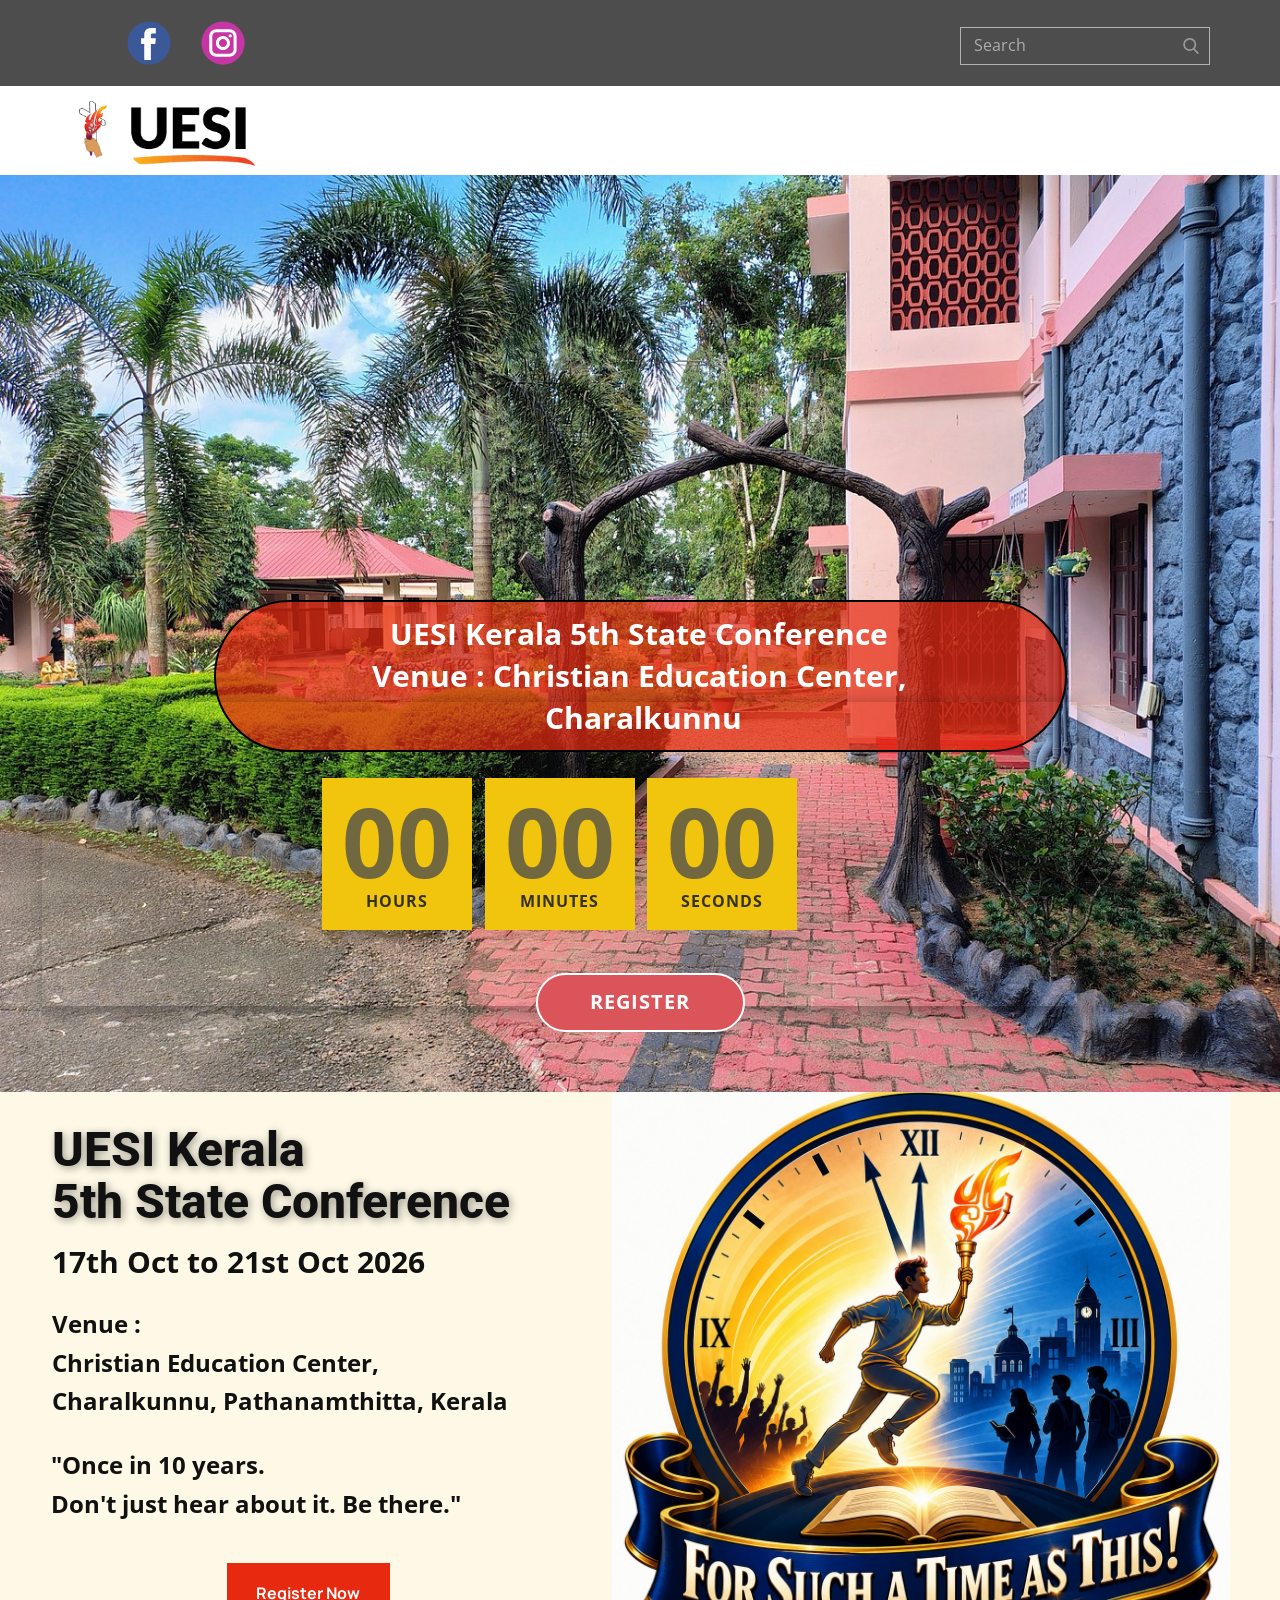
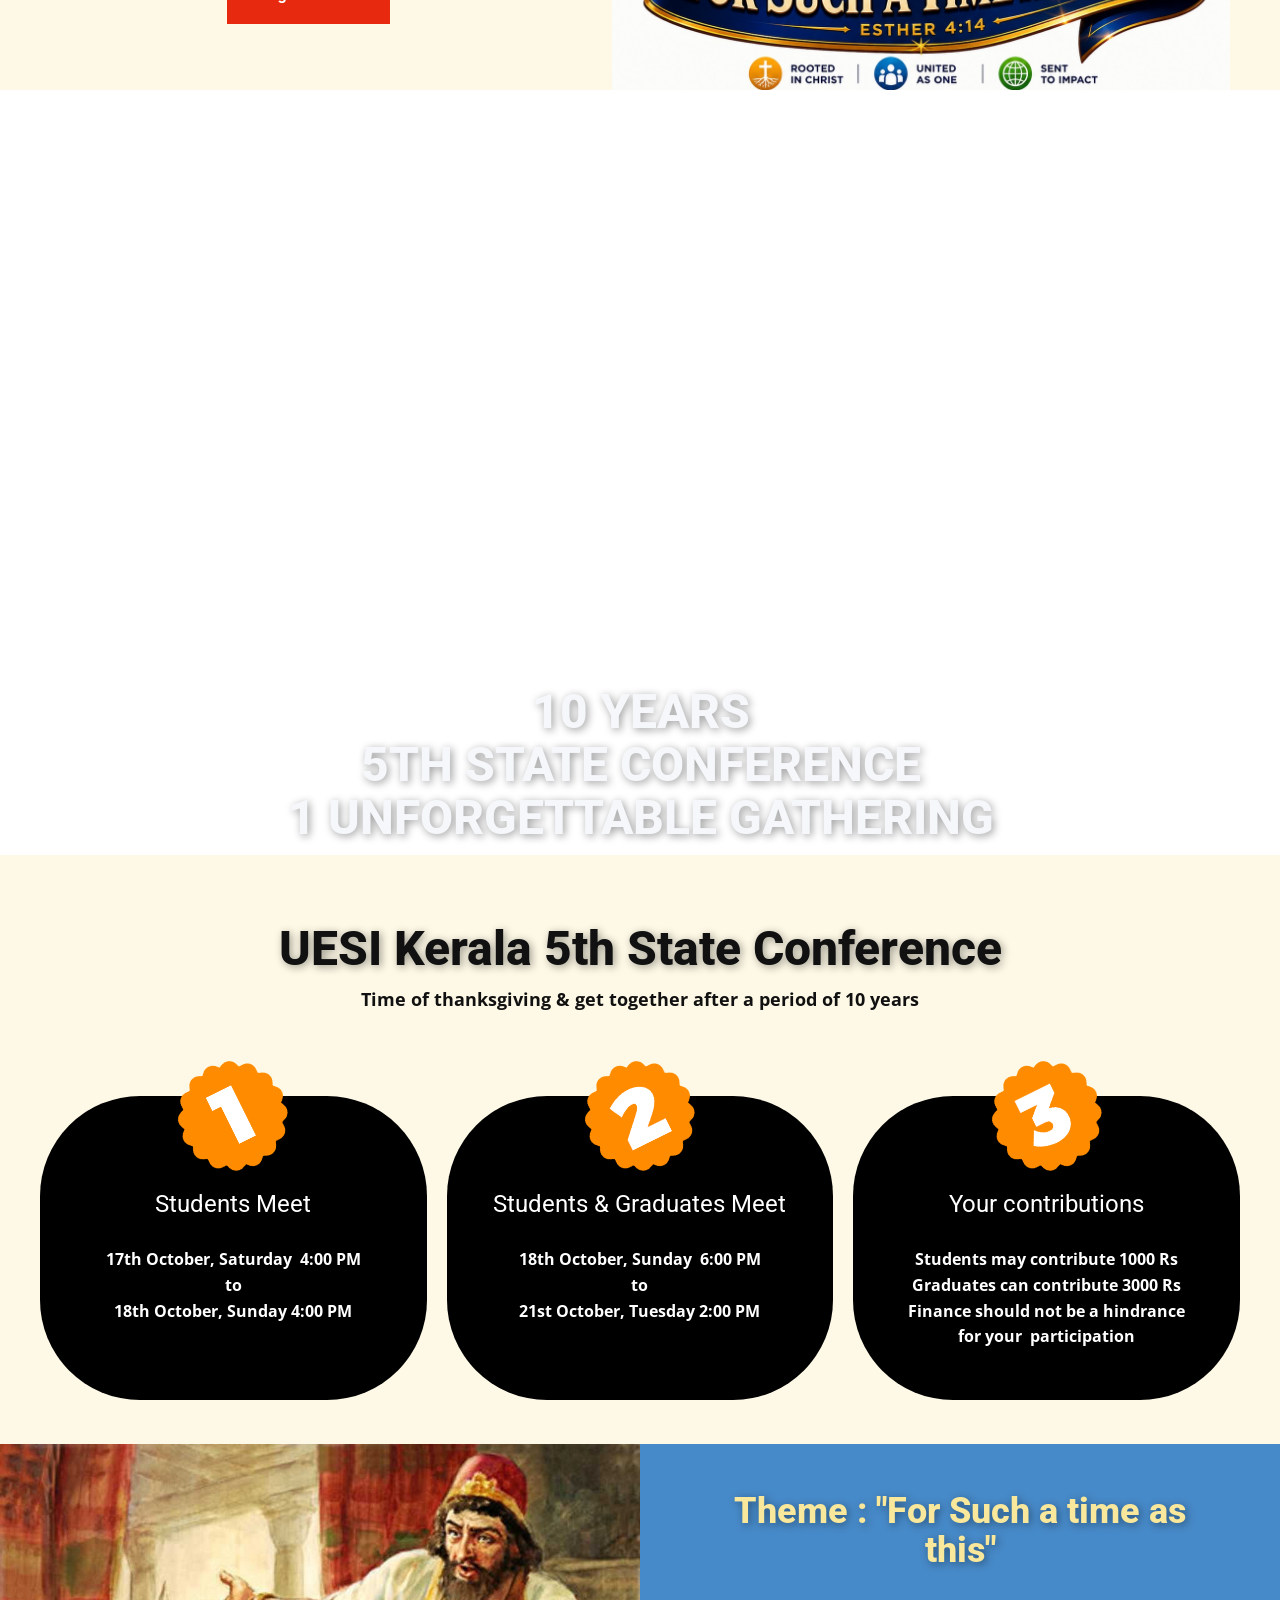
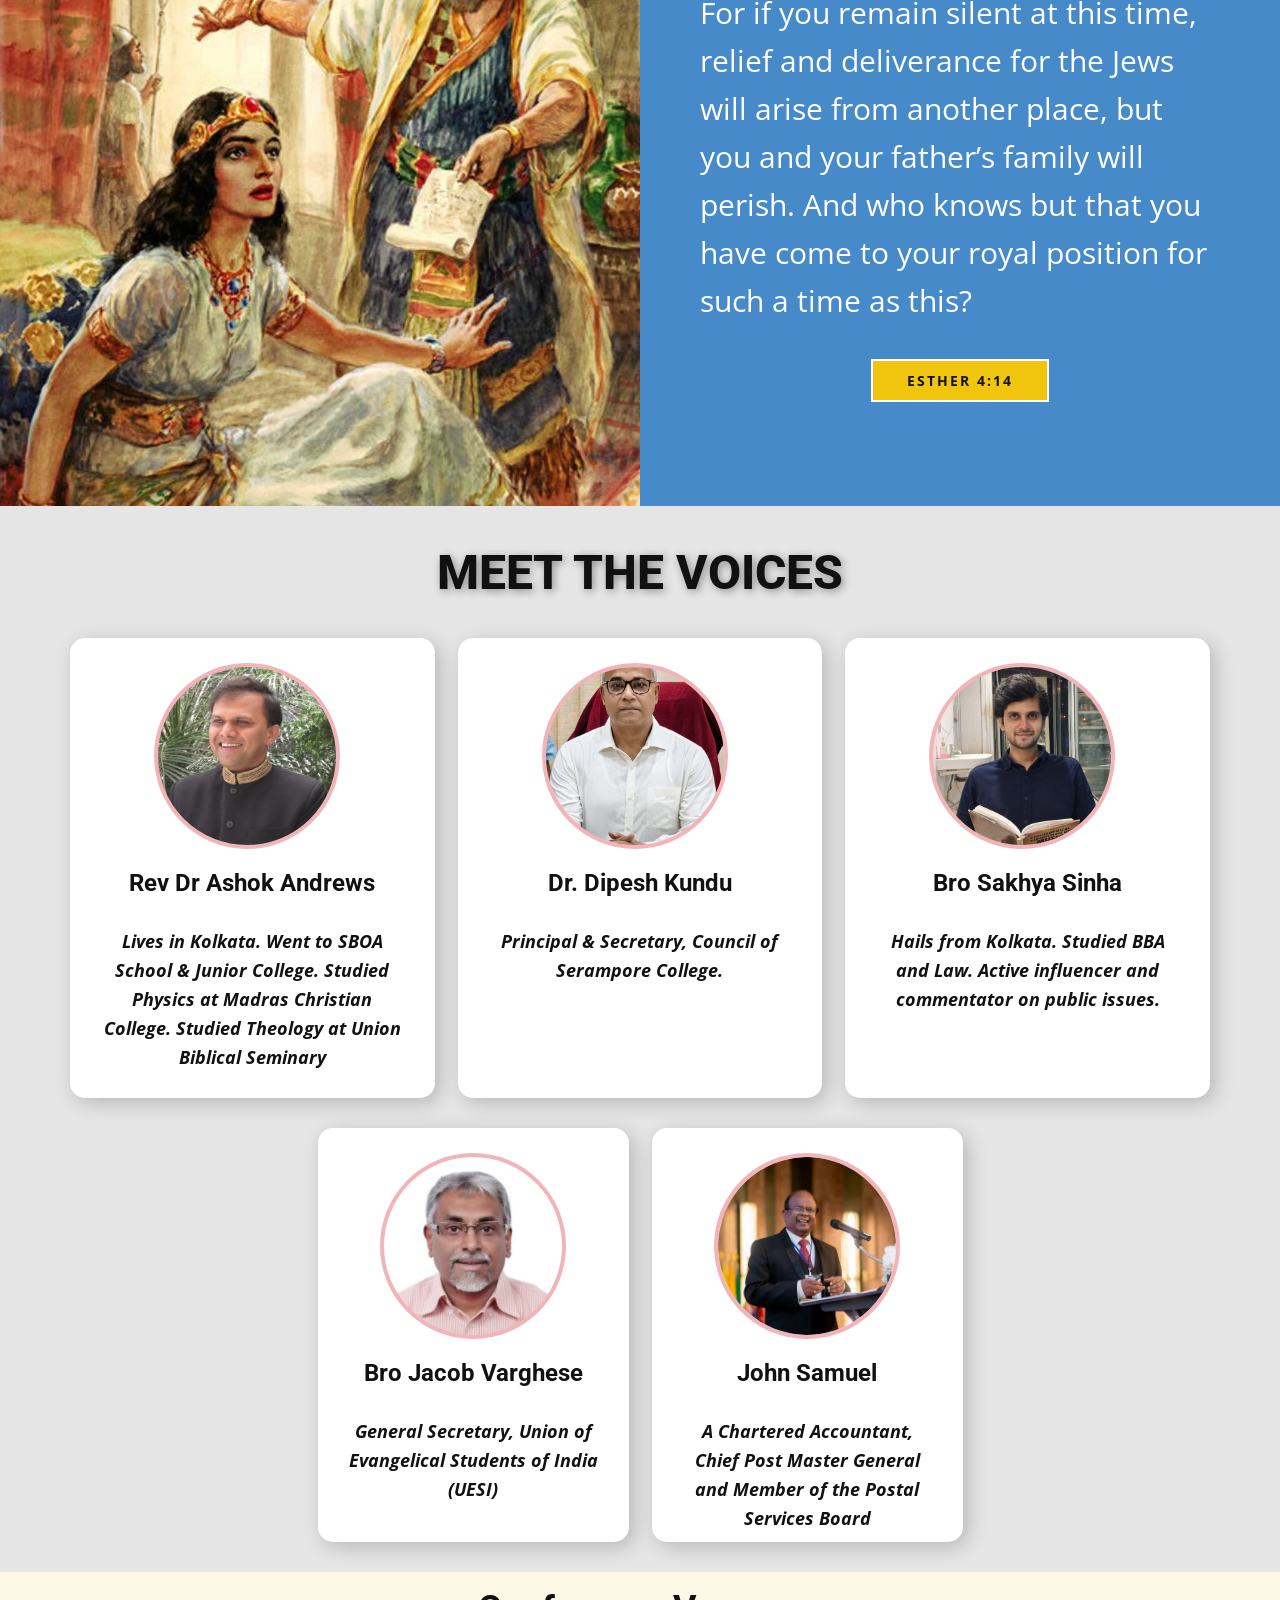
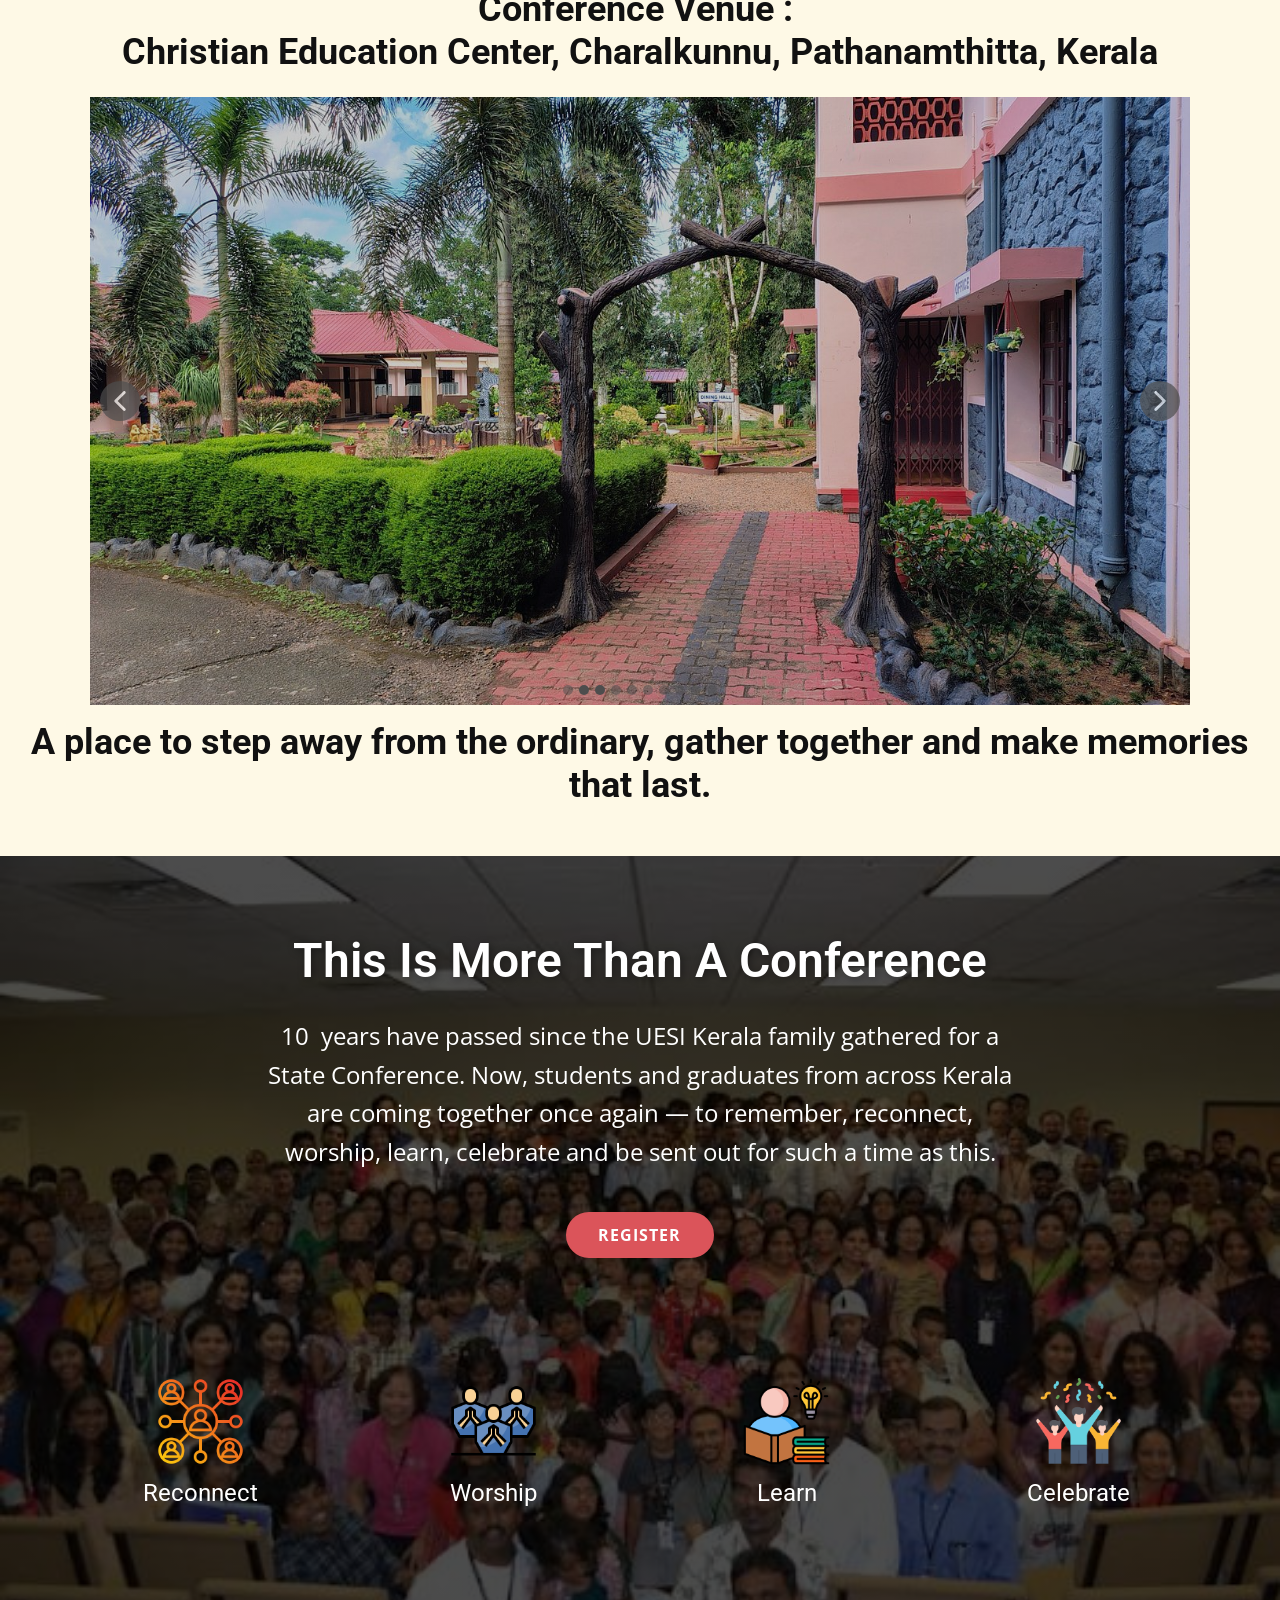
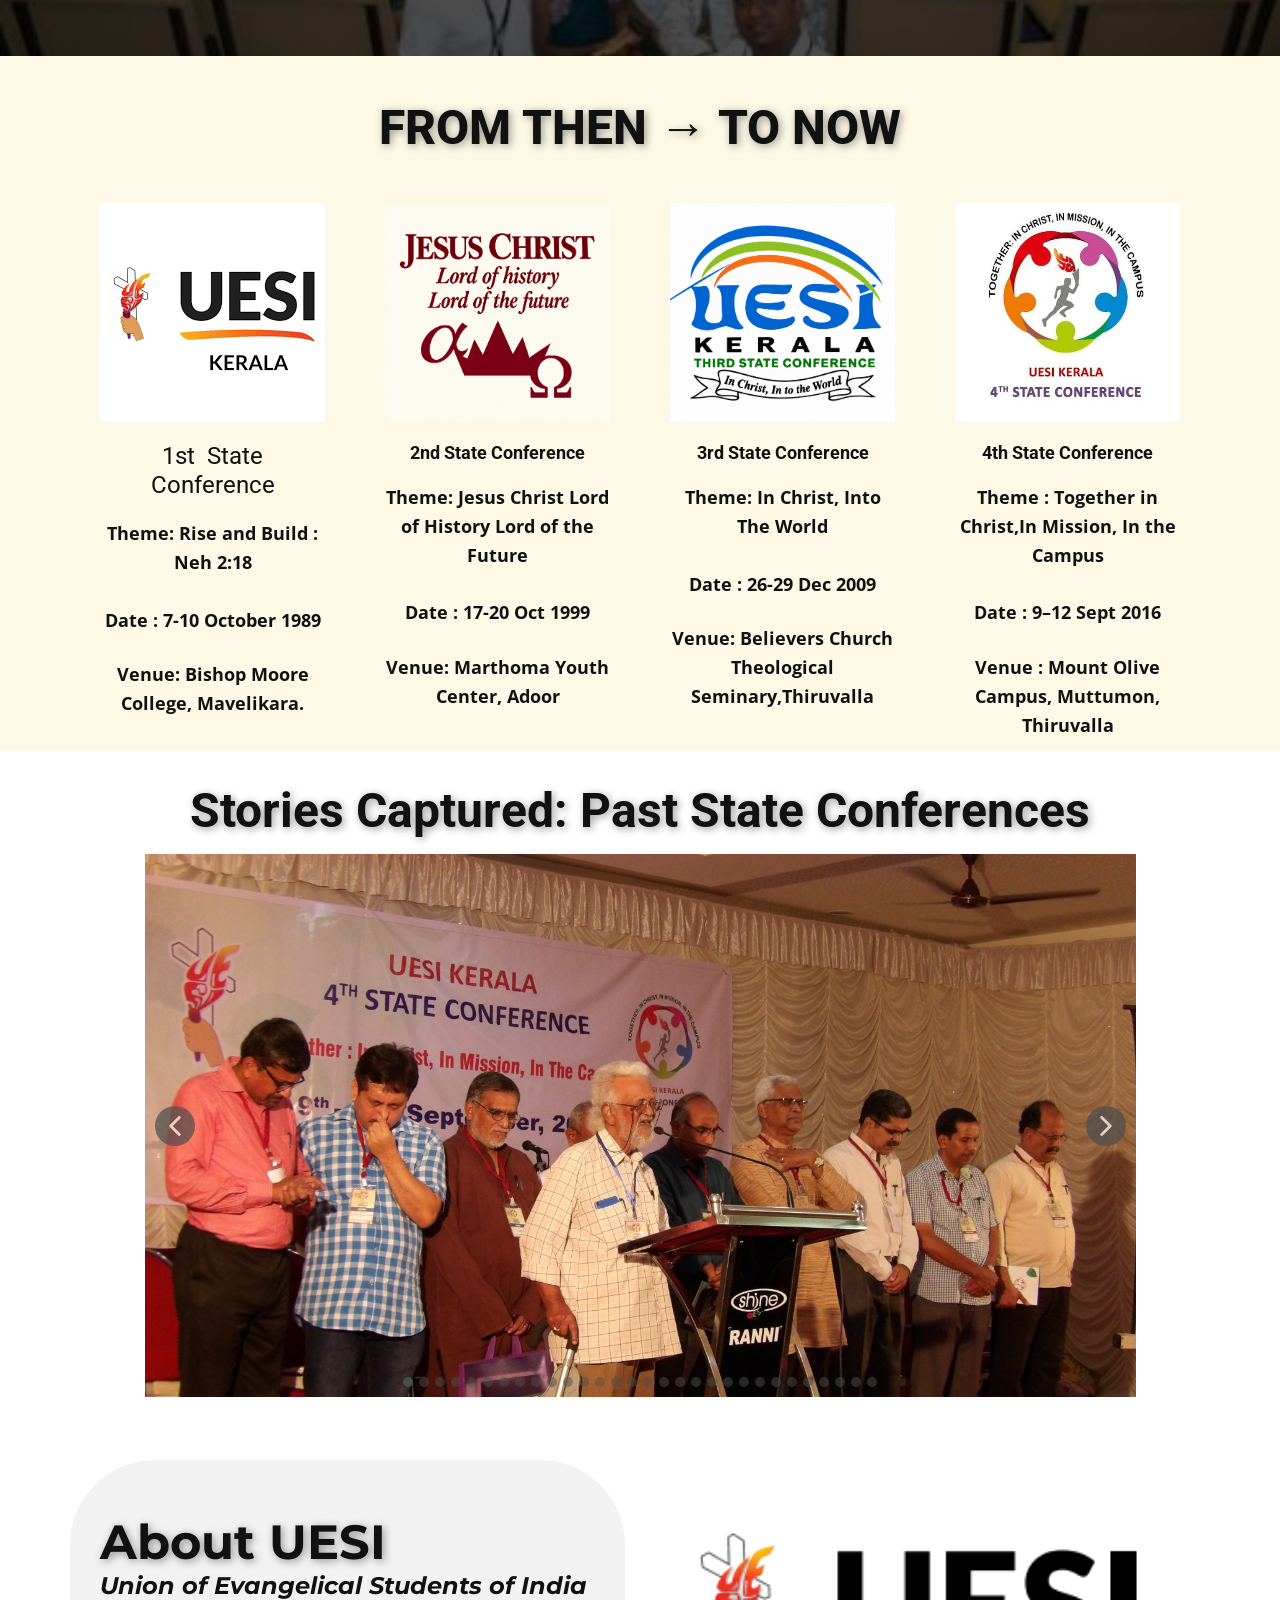
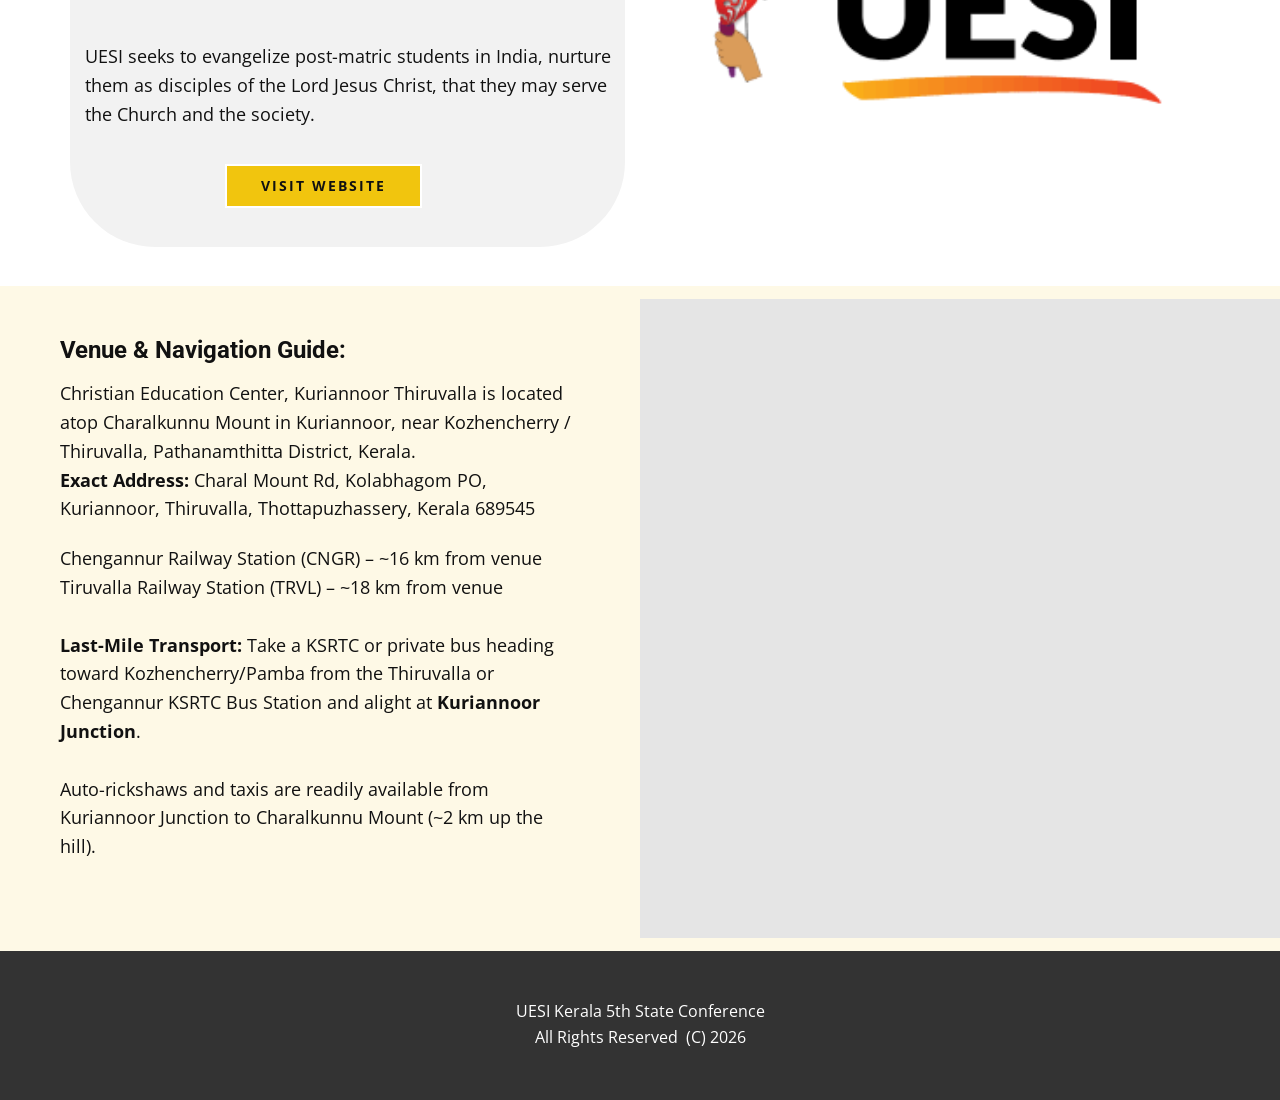
==== commit ccf405f3: "Update index.html" ====
--- a/index.html
+++ b/index.html
@@ -946,7 +946,5 @@
         <p class="u-small-text u-text u-text-variant u-text-1">UESI Kerala 5th State Conference<br>All Rights Reserved&nbsp; (C) 2026
         </p>
       </div></footer>
-    <section class="u-backlink u-clearfix u-grey-80"> This website was created with <a href="https://nicepage.com">Nicepage</a>
-    </section>
-  
-</body></html>+   
+</body></html>
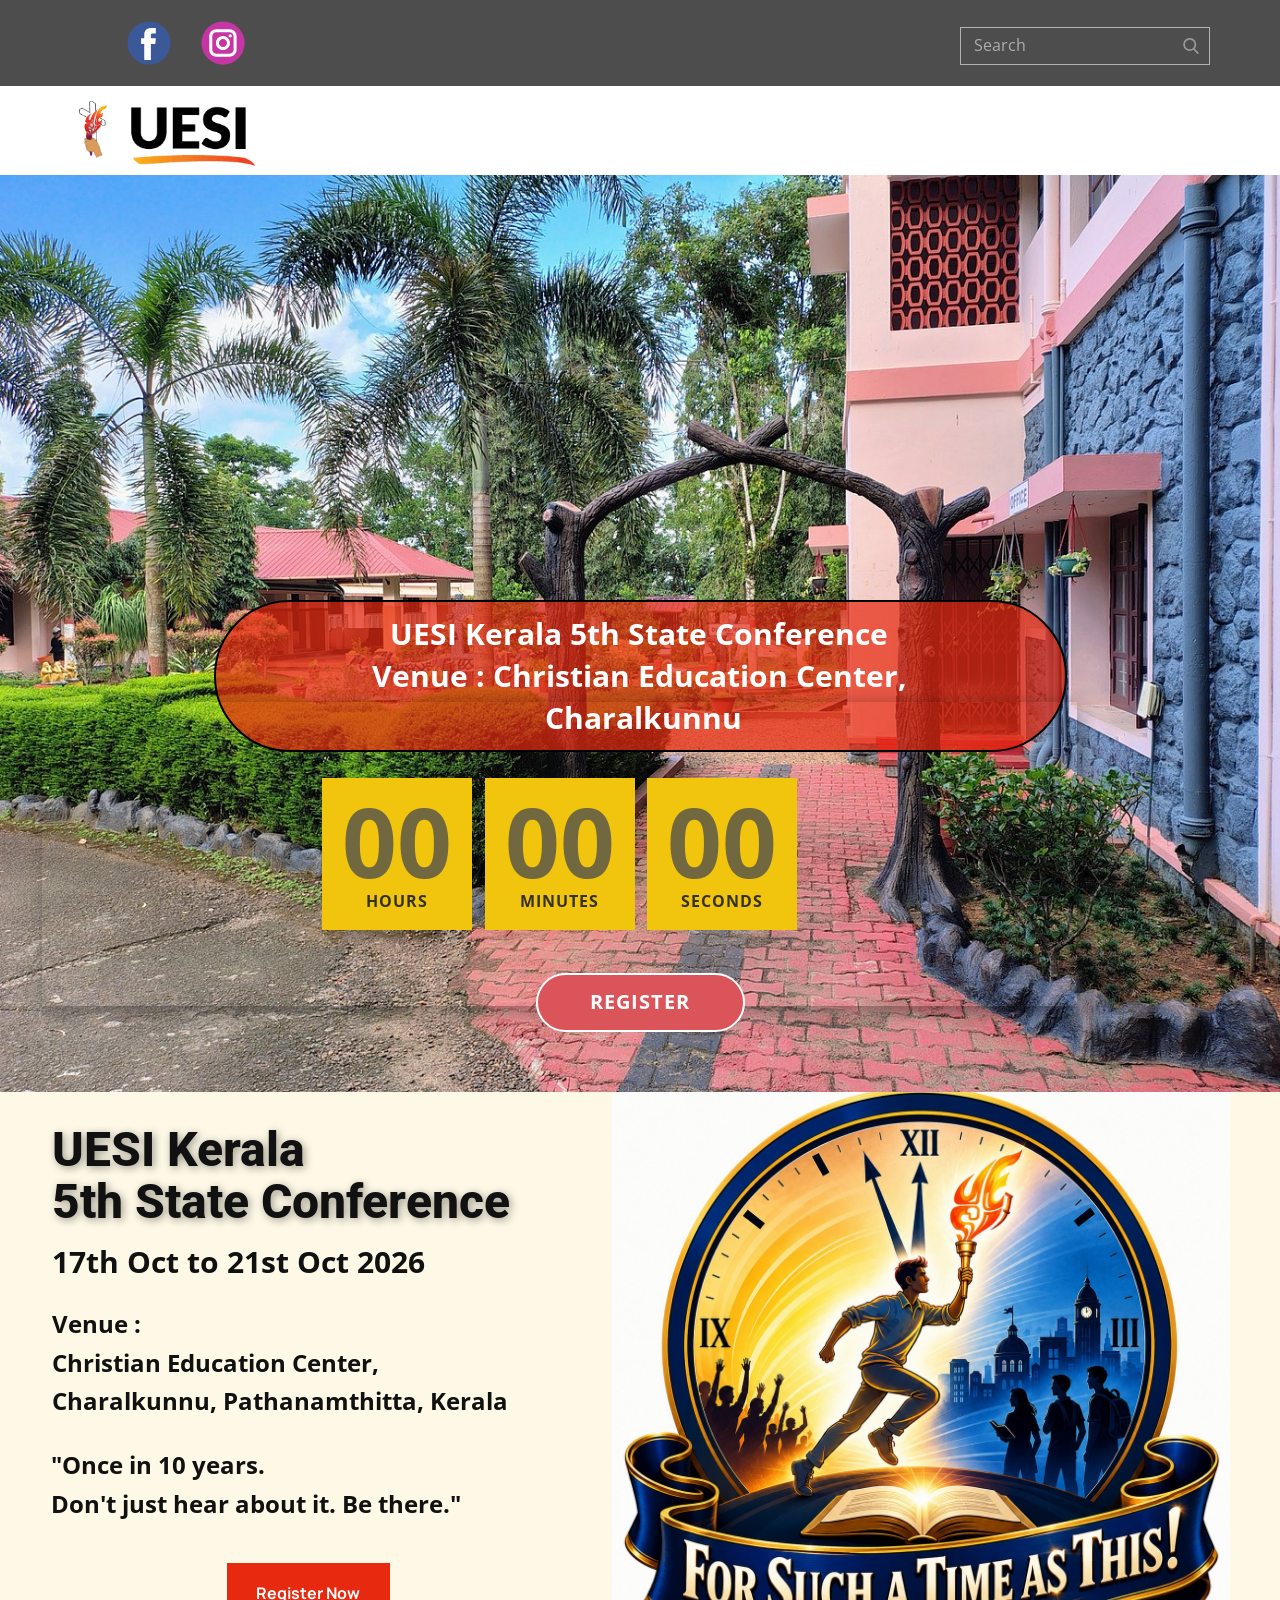
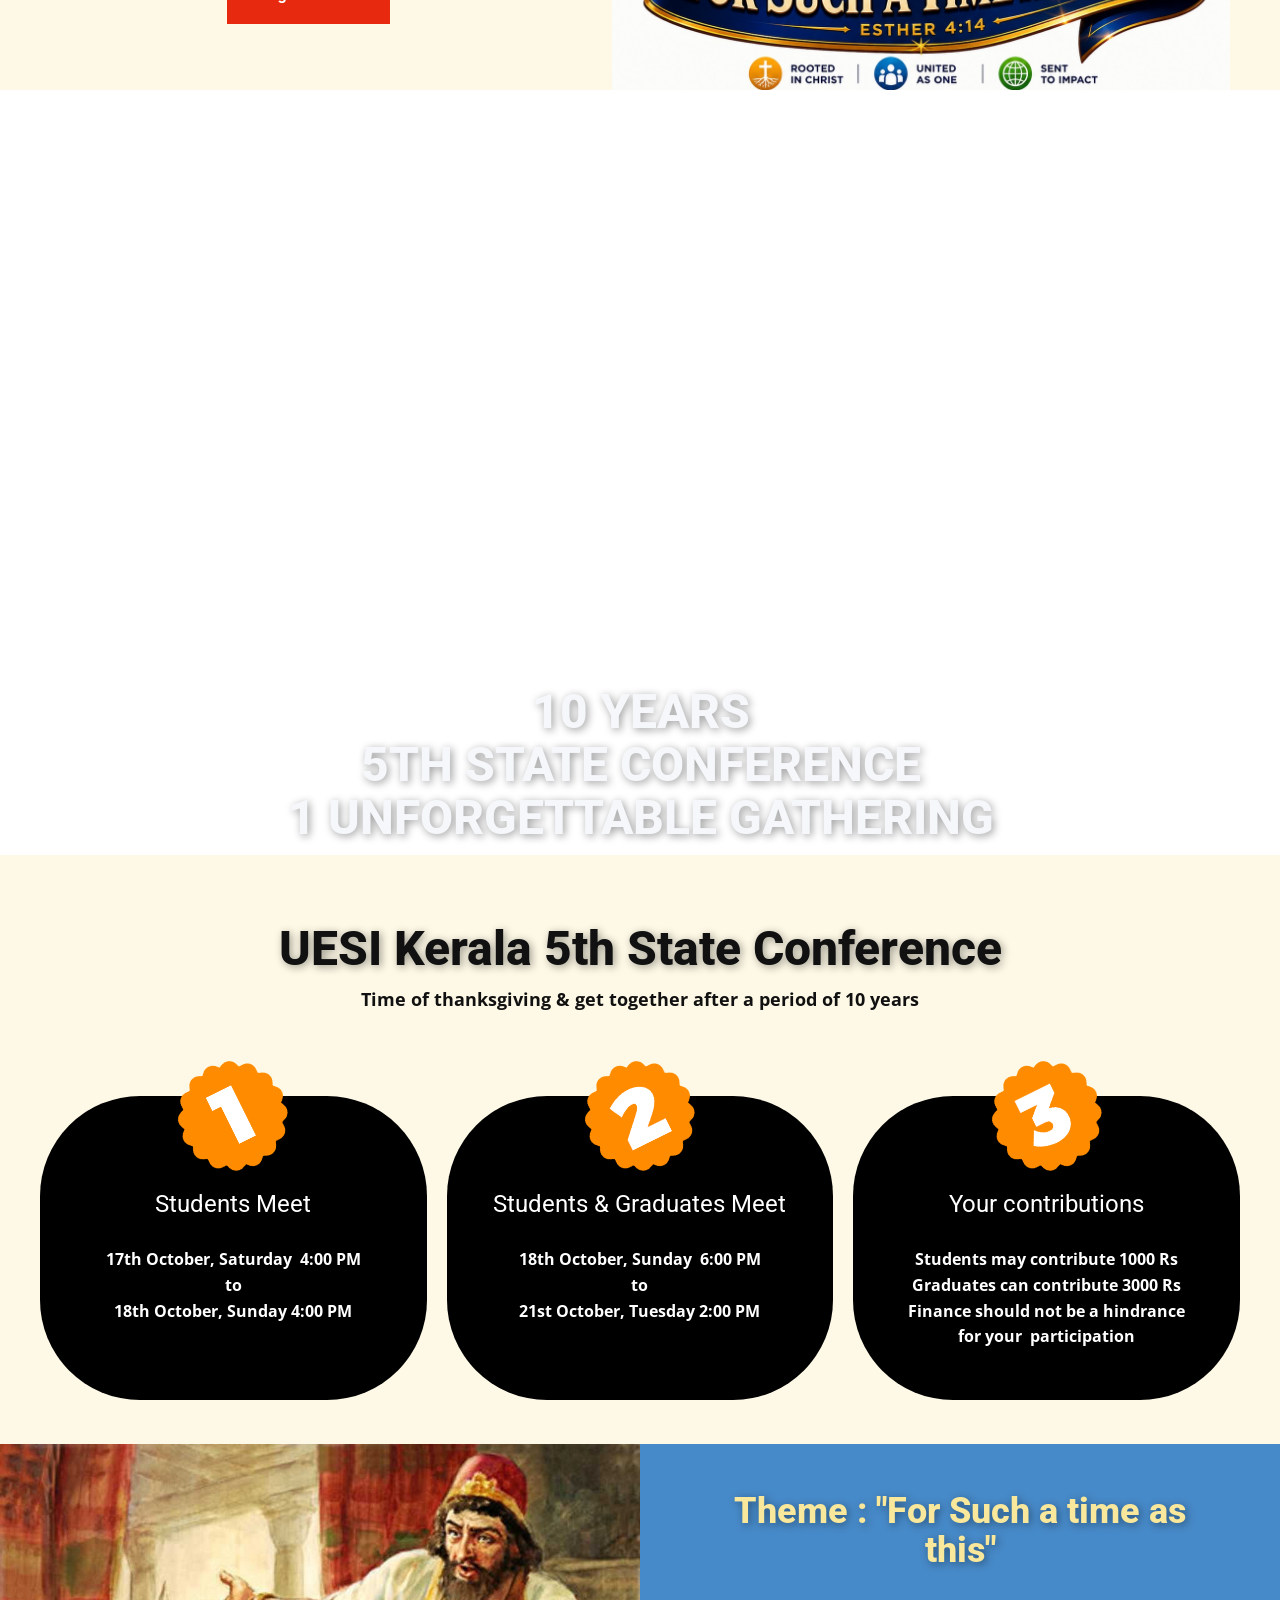
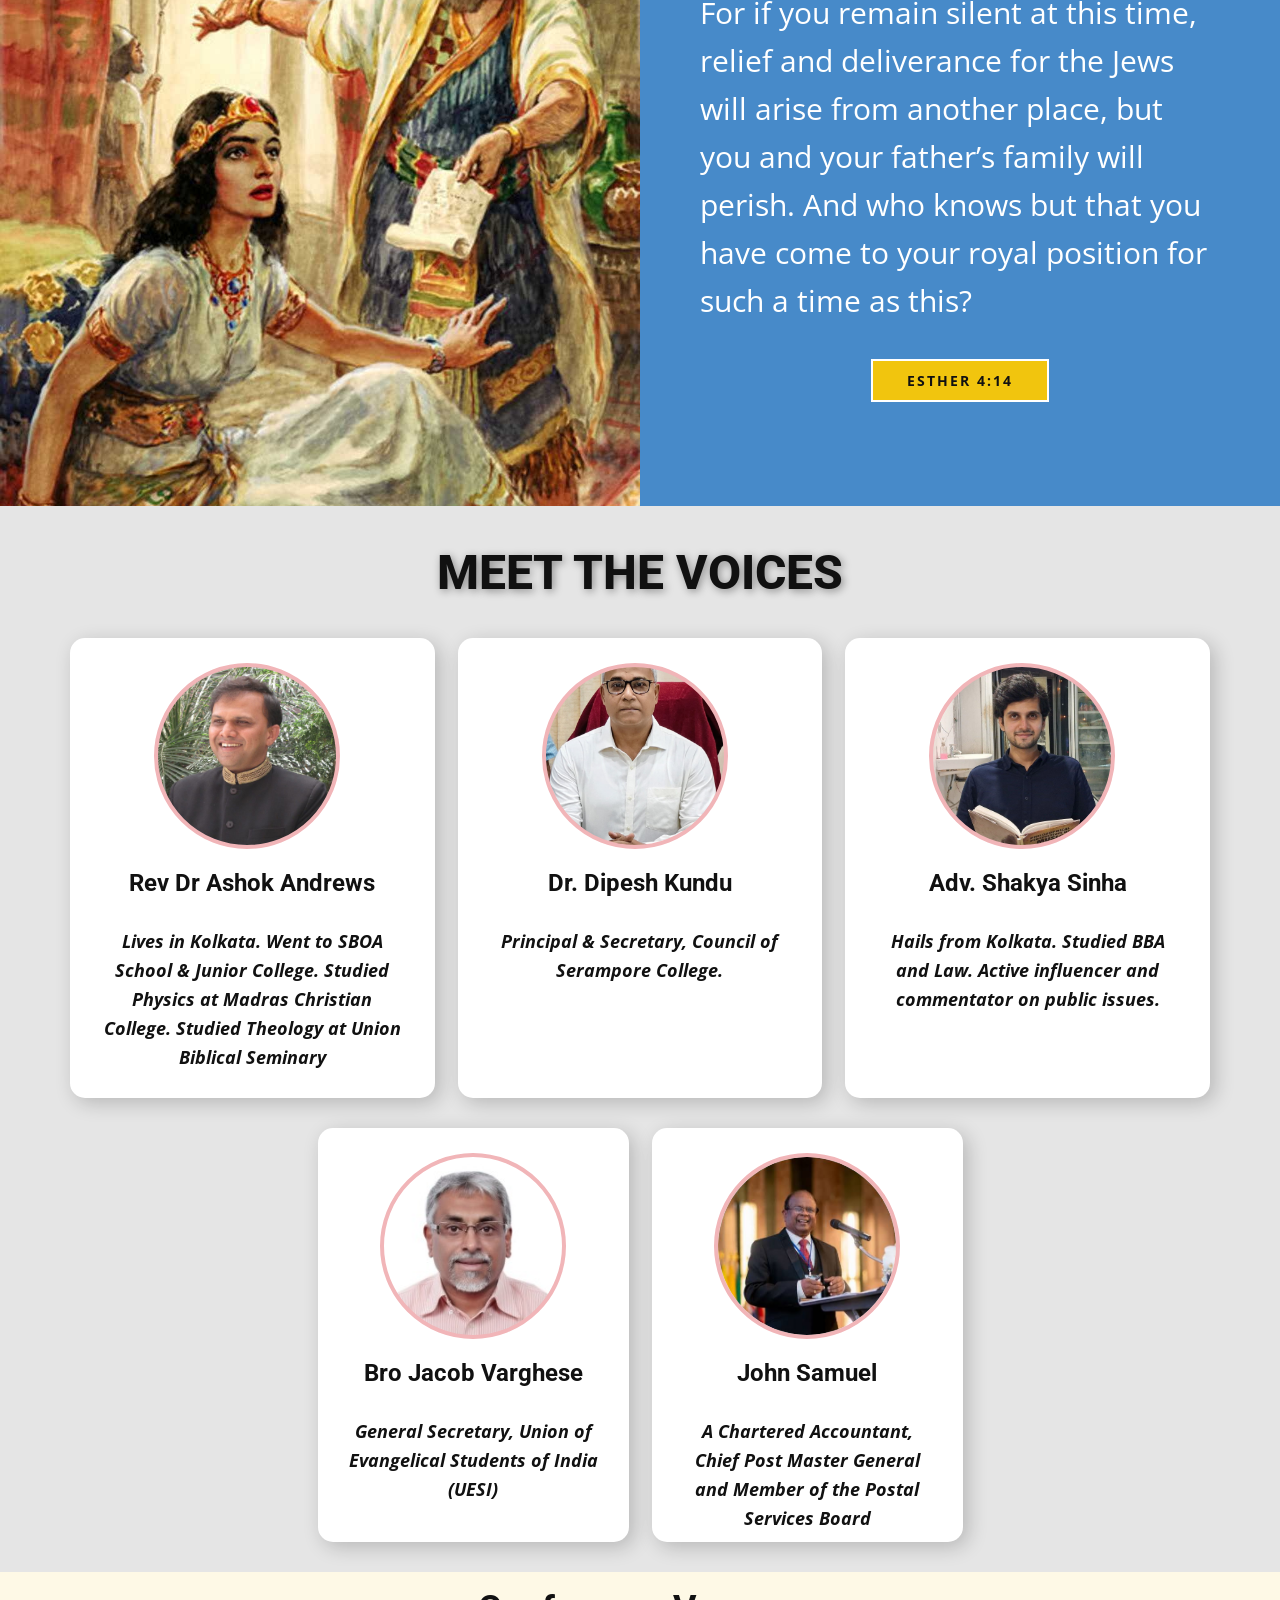
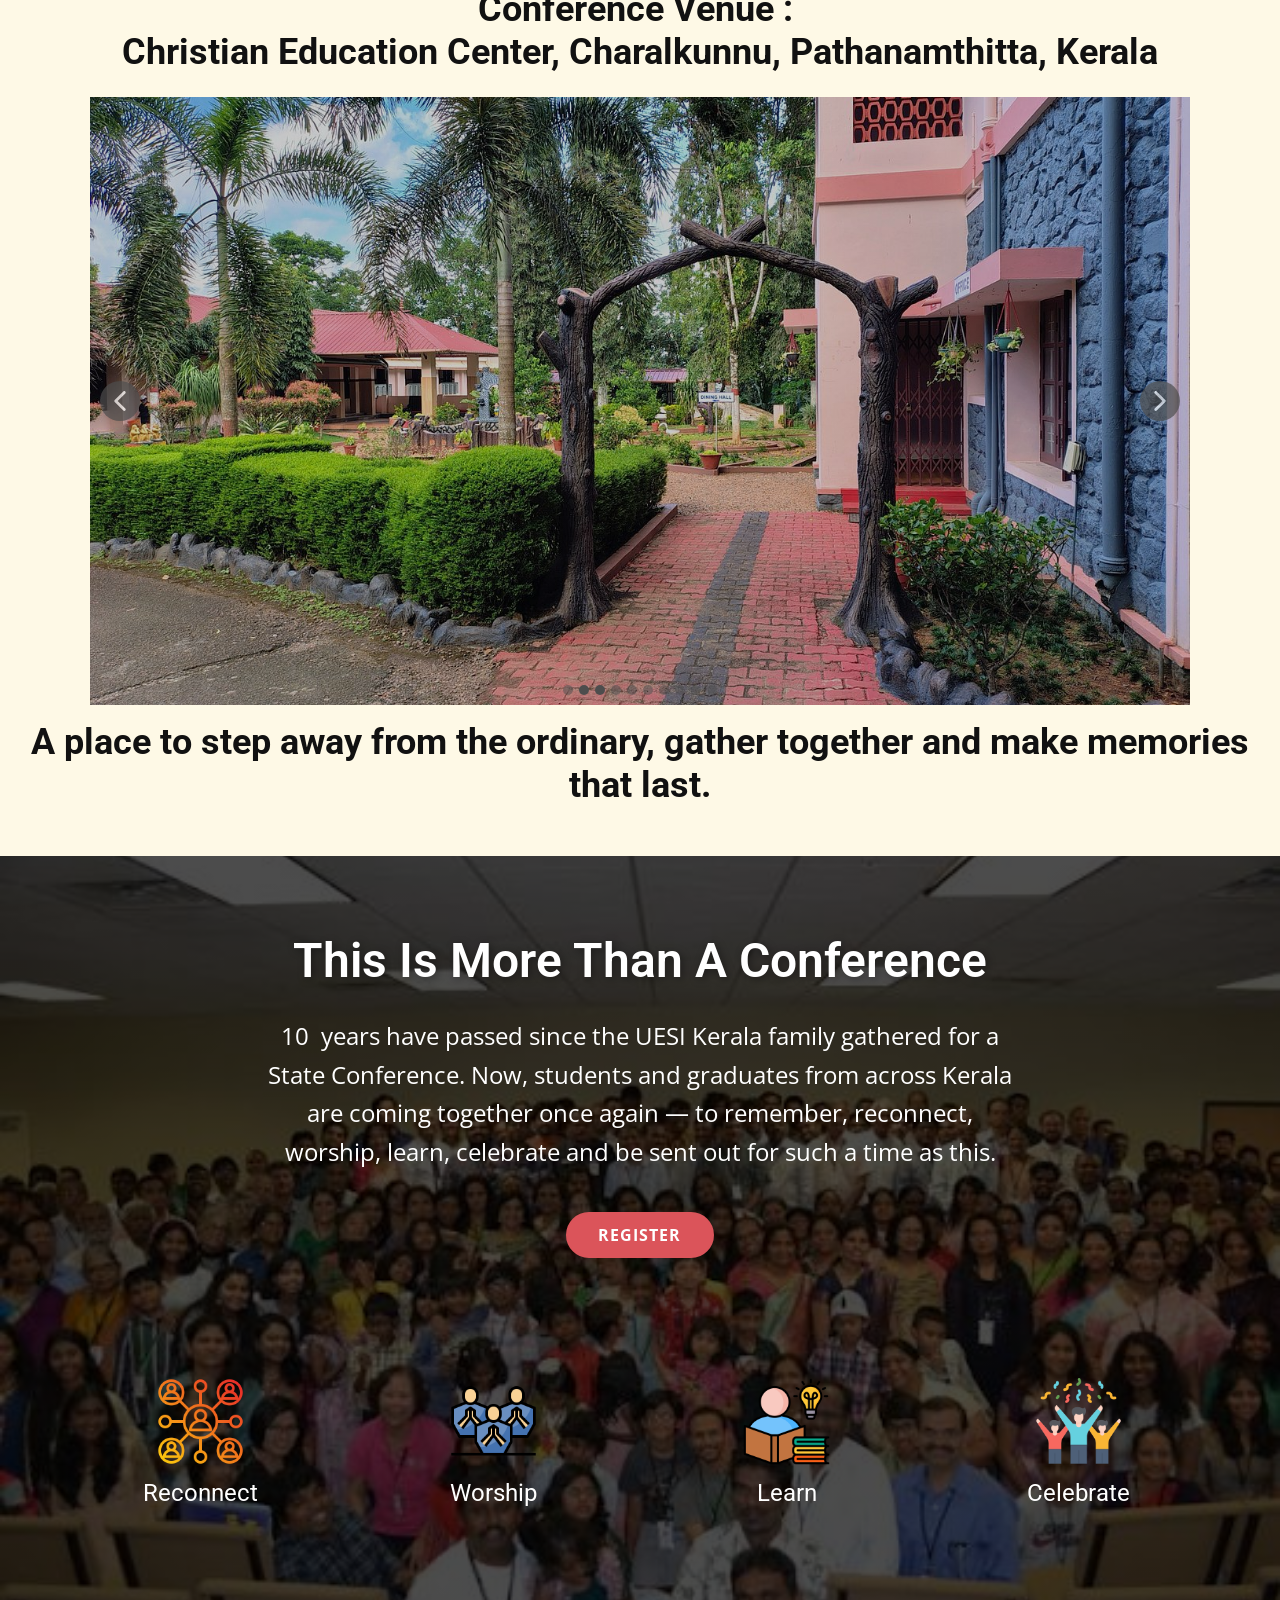
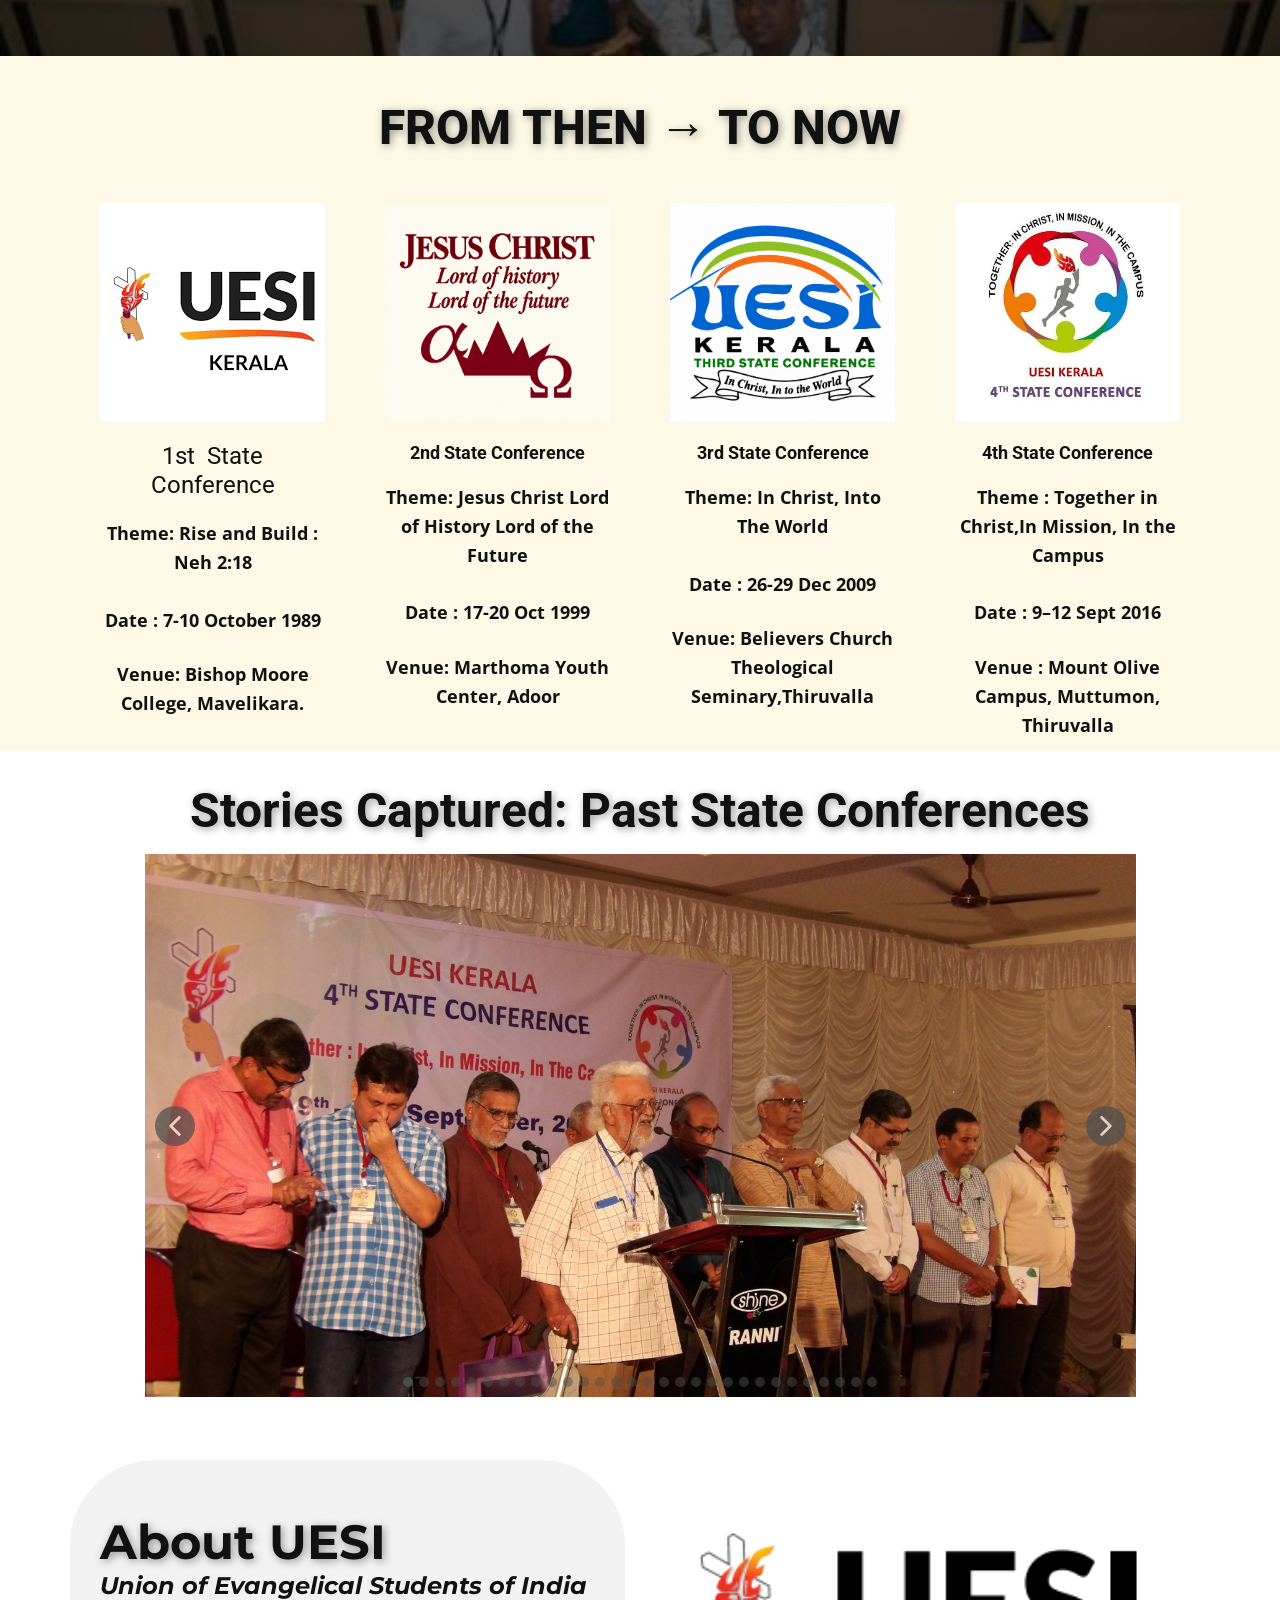
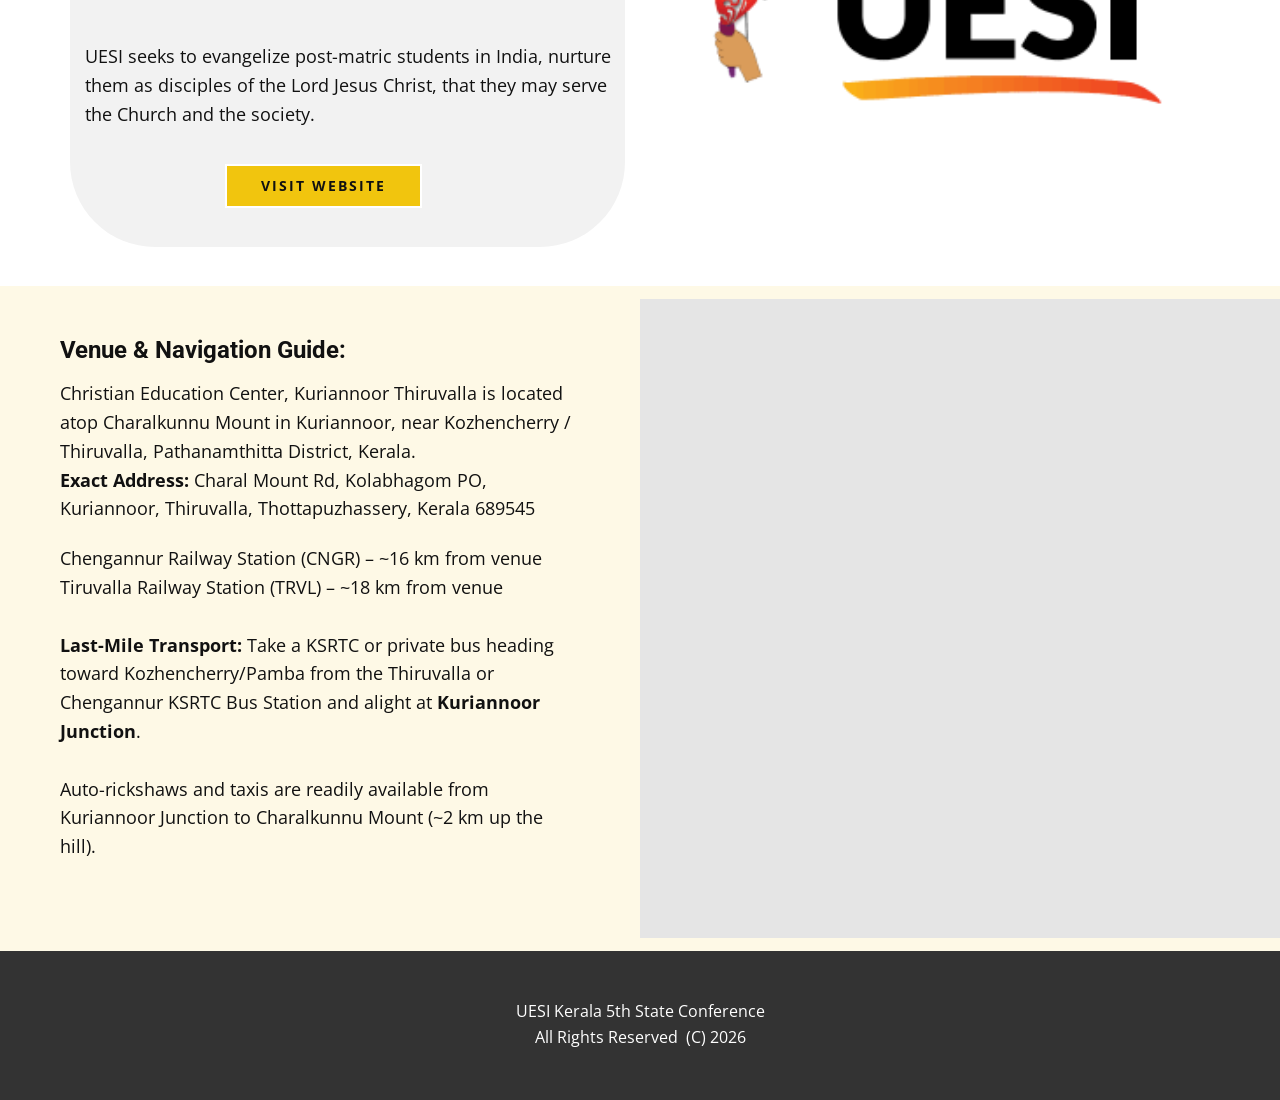
==== commit c6643984: "Update index.html" ====
--- a/index.html
+++ b/index.html
@@ -246,7 +246,7 @@
             <div class="u-align-center u-container-align-center u-container-style u-list-item u-radius-15 u-repeater-item u-shape-round u-white u-list-item-3" data-animation-name="" data-animation-duration="0" data-animation-delay="0" data-animation-direction="">
               <div class="u-container-layout u-similar-container u-container-layout-3">
                 <div class="u-border-4 u-border-palette-2-light-2 u-image u-image-circle u-preserve-proportions u-image-3" alt="" data-image-width="1004" data-image-height="988"></div>
-                <h4 class="u-text u-text-default u-text-5"> Bro Sakhya Sinha</h4>
+                <h4 class="u-text u-text-default u-text-5">Adv. Shakya Sinha</h4>
                 <p class="u-text u-text-body-color u-text-6"> Hails from Kolkata. Studied BBA and Law. Active influencer and commentator on public issues.</p>
               </div>
             </div>
